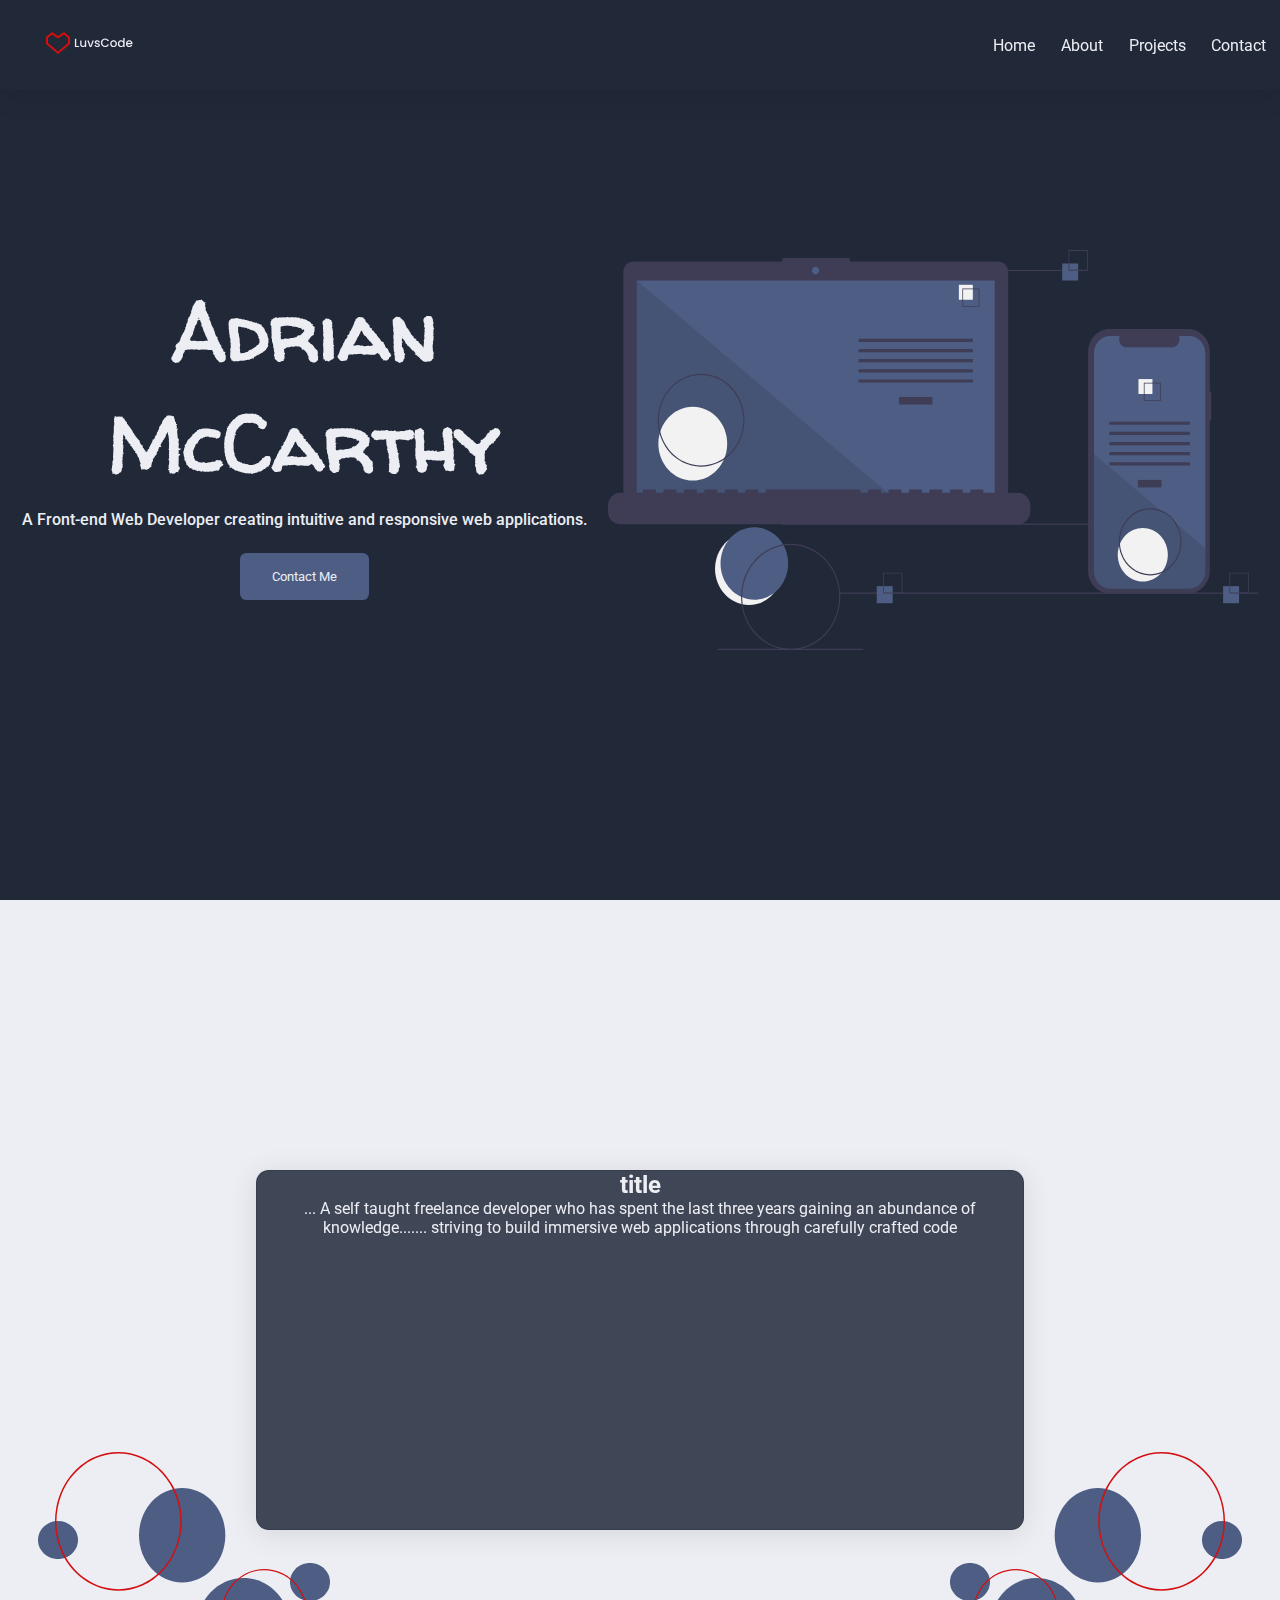
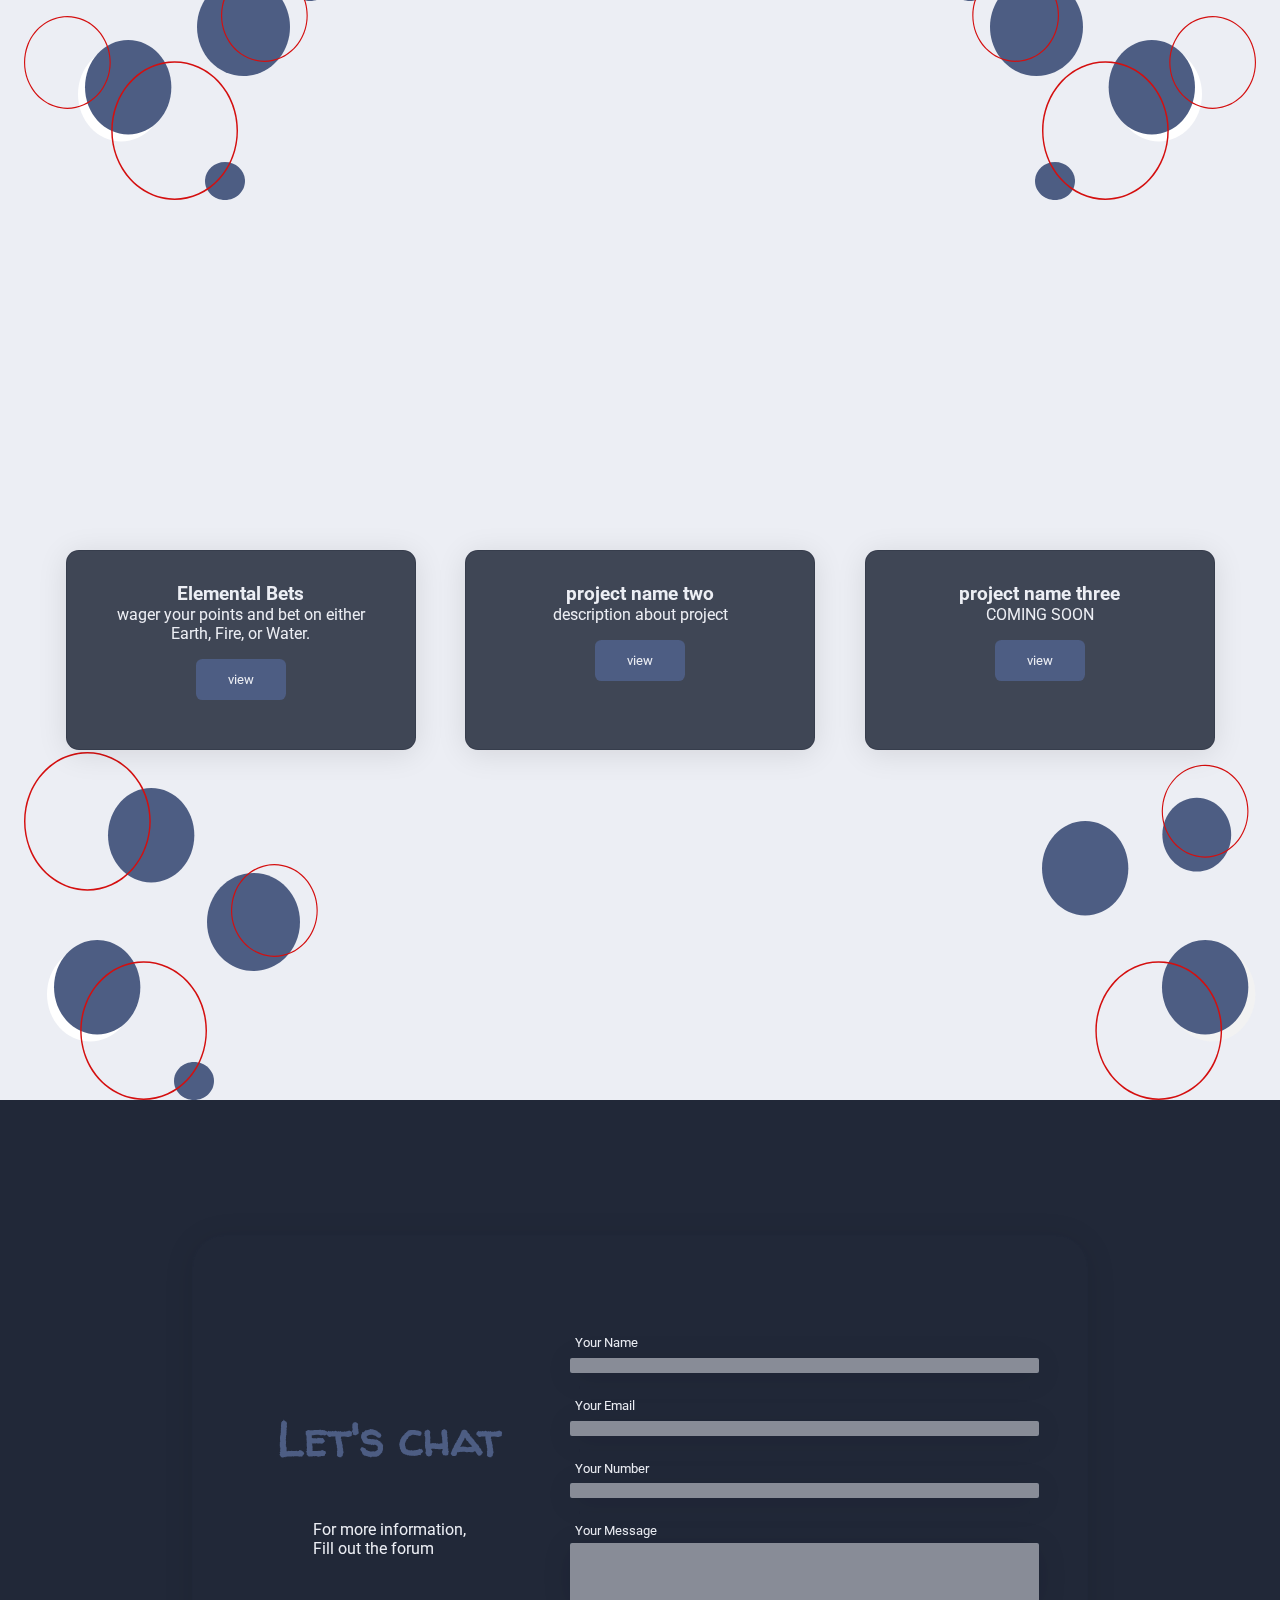
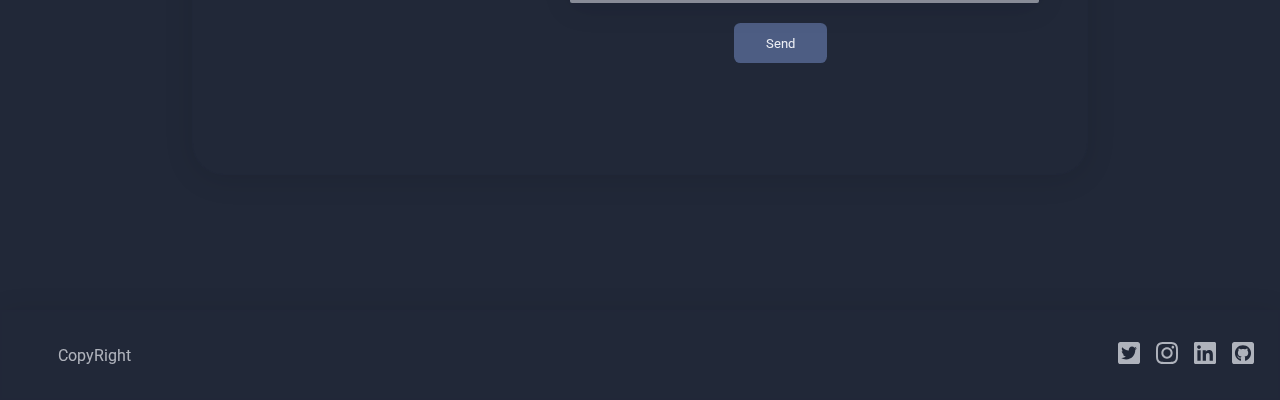
==== index.html @ bd356f8f "social links" ====
<!DOCTYPE html>
<html lang="en">
<head>
    <meta charset="UTF-8">
    <meta http-equiv="X-UA-Compatible" content="IE=edge">
    <meta name="viewport" content="width=device-width, initial-scale=1.0">
    
    <link rel="preconnect" href="https://fonts.googleapis.com">
    <link rel="preconnect" href="https://fonts.gstatic.com" crossorigin>
    <link href="https://fonts.googleapis.com/css2?family=Molle:ital@1&family=Roboto:wght@300&family=Walter+Turncoat&display=swap" rel="stylesheet">
    <link rel="stylesheet" href="./css/styles.css">
    <title>Document</title>
</head>
<body>

    <nav class="navContainer">
       <div class="navLayer"> <!-- holds container like fixed position -->
        <ul>
            <li class="navLogo"><a href="#">
             
                <svg class="logo" width="87" height="24" viewBox="0 0 87 24" fill="none" xmlns="http://www.w3.org/2000/svg">
                    <g id="luvsLogo">
                    <g id="portlogo">
                    <path id="Vector" d="M17.867 3.493L22 6.937V12.064L12 20.397L2 12.063V6.937L6.133 3.493L12 7.404L17.867 3.493ZM18 1L12 5L6 1L0 6V13L12 23L24 13V6L18 1Z" fill="#D40F0F"/>
                    </g>
                    <path id="logoTxt" d="M30.268 14.896H33.088V16H28.9V7.66H30.268V14.896ZM40.22 9.388V16H38.852V15.22C38.636 15.492 38.352 15.708 38 15.868C37.656 16.02 37.288 16.096 36.896 16.096C36.376 16.096 35.908 15.988 35.492 15.772C35.084 15.556 34.76 15.236 34.52 14.812C34.288 14.388 34.172 13.876 34.172 13.276V9.388H35.528V13.072C35.528 13.664 35.676 14.12 35.972 14.44C36.268 14.752 36.672 14.908 37.184 14.908C37.696 14.908 38.1 14.752 38.396 14.44C38.7 14.12 38.852 13.664 38.852 13.072V9.388H40.22ZM44.581 14.776L46.453 9.388H47.905L45.385 16H43.753L41.245 9.388H42.709L44.581 14.776ZM51.3391 16.108C50.8191 16.108 50.3511 16.016 49.9351 15.832C49.5271 15.64 49.2031 15.384 48.9631 15.064C48.7231 14.736 48.5951 14.372 48.5791 13.972H49.9951C50.0191 14.252 50.1511 14.488 50.3911 14.68C50.6391 14.864 50.9471 14.956 51.3151 14.956C51.6991 14.956 51.9951 14.884 52.2031 14.74C52.4191 14.588 52.5271 14.396 52.5271 14.164C52.5271 13.916 52.4071 13.732 52.1671 13.612C51.9351 13.492 51.5631 13.36 51.0511 13.216C50.5551 13.08 50.1511 12.948 49.8391 12.82C49.5271 12.692 49.2551 12.496 49.0231 12.232C48.7991 11.968 48.6871 11.62 48.6871 11.188C48.6871 10.836 48.7911 10.516 48.9991 10.228C49.2071 9.932 49.5031 9.7 49.8871 9.532C50.2791 9.364 50.7271 9.28 51.2311 9.28C51.9831 9.28 52.5871 9.472 53.0431 9.856C53.5071 10.232 53.7551 10.748 53.7871 11.404H52.4191C52.3951 11.108 52.2751 10.872 52.0591 10.696C51.8431 10.52 51.5511 10.432 51.1831 10.432C50.8231 10.432 50.5471 10.5 50.3551 10.636C50.1631 10.772 50.0671 10.952 50.0671 11.176C50.0671 11.352 50.1311 11.5 50.2591 11.62C50.3871 11.74 50.5431 11.836 50.7271 11.908C50.9111 11.972 51.1831 12.056 51.5431 12.16C52.0231 12.288 52.4151 12.42 52.7191 12.556C53.0311 12.684 53.2991 12.876 53.5231 13.132C53.7471 13.388 53.8631 13.728 53.8711 14.152C53.8711 14.528 53.7671 14.864 53.5591 15.16C53.3511 15.456 53.0551 15.688 52.6711 15.856C52.2951 16.024 51.8511 16.108 51.3391 16.108ZM54.8932 11.812C54.8932 10.996 55.0812 10.264 55.4572 9.616C55.8412 8.968 56.3572 8.464 57.0052 8.104C57.6612 7.736 58.3772 7.552 59.1532 7.552C60.0412 7.552 60.8292 7.772 61.5172 8.212C62.2132 8.644 62.7172 9.26 63.0292 10.06H61.3852C61.1692 9.62 60.8692 9.292 60.4852 9.076C60.1012 8.86 59.6572 8.752 59.1532 8.752C58.6012 8.752 58.1092 8.876 57.6772 9.124C57.2452 9.372 56.9052 9.728 56.6572 10.192C56.4172 10.656 56.2972 11.196 56.2972 11.812C56.2972 12.428 56.4172 12.968 56.6572 13.432C56.9052 13.896 57.2452 14.256 57.6772 14.512C58.1092 14.76 58.6012 14.884 59.1532 14.884C59.6572 14.884 60.1012 14.776 60.4852 14.56C60.8692 14.344 61.1692 14.016 61.3852 13.576H63.0292C62.7172 14.376 62.2132 14.992 61.5172 15.424C60.8292 15.856 60.0412 16.072 59.1532 16.072C58.3692 16.072 57.6532 15.892 57.0052 15.532C56.3572 15.164 55.8412 14.656 55.4572 14.008C55.0812 13.36 54.8932 12.628 54.8932 11.812ZM67.4985 16.108C66.8745 16.108 66.3105 15.968 65.8065 15.688C65.3025 15.4 64.9065 15 64.6185 14.488C64.3305 13.968 64.1865 13.368 64.1865 12.688C64.1865 12.016 64.3345 11.42 64.6305 10.9C64.9265 10.38 65.3305 9.98 65.8425 9.7C66.3545 9.42 66.9265 9.28 67.5585 9.28C68.1905 9.28 68.7625 9.42 69.2745 9.7C69.7865 9.98 70.1905 10.38 70.4865 10.9C70.7825 11.42 70.9305 12.016 70.9305 12.688C70.9305 13.36 70.7785 13.956 70.4745 14.476C70.1705 14.996 69.7545 15.4 69.2265 15.688C68.7065 15.968 68.1305 16.108 67.4985 16.108ZM67.4985 14.92C67.8505 14.92 68.1785 14.836 68.4825 14.668C68.7945 14.5 69.0465 14.248 69.2385 13.912C69.4305 13.576 69.5265 13.168 69.5265 12.688C69.5265 12.208 69.4345 11.804 69.2505 11.476C69.0665 11.14 68.8225 10.888 68.5185 10.72C68.2145 10.552 67.8865 10.468 67.5345 10.468C67.1825 10.468 66.8545 10.552 66.5505 10.72C66.2545 10.888 66.0185 11.14 65.8425 11.476C65.6665 11.804 65.5785 12.208 65.5785 12.688C65.5785 13.4 65.7585 13.952 66.1185 14.344C66.4865 14.728 66.9465 14.92 67.4985 14.92ZM71.8268 12.664C71.8268 12 71.9628 11.412 72.2348 10.9C72.5148 10.388 72.8908 9.992 73.3628 9.712C73.8428 9.424 74.3748 9.28 74.9588 9.28C75.3908 9.28 75.8148 9.376 76.2308 9.568C76.6548 9.752 76.9908 10 77.2388 10.312V7.12H78.6188V16H77.2388V15.004C77.0148 15.324 76.7028 15.588 76.3028 15.796C75.9108 16.004 75.4588 16.108 74.9468 16.108C74.3708 16.108 73.8428 15.964 73.3628 15.676C72.8908 15.38 72.5148 14.972 72.2348 14.452C71.9628 13.924 71.8268 13.328 71.8268 12.664ZM77.2388 12.688C77.2388 12.232 77.1428 11.836 76.9508 11.5C76.7668 11.164 76.5228 10.908 76.2188 10.732C75.9148 10.556 75.5868 10.468 75.2348 10.468C74.8828 10.468 74.5548 10.556 74.2508 10.732C73.9468 10.9 73.6988 11.152 73.5068 11.488C73.3228 11.816 73.2308 12.208 73.2308 12.664C73.2308 13.12 73.3228 13.52 73.5068 13.864C73.6988 14.208 73.9468 14.472 74.2508 14.656C74.5628 14.832 74.8908 14.92 75.2348 14.92C75.5868 14.92 75.9148 14.832 76.2188 14.656C76.5228 14.48 76.7668 14.224 76.9508 13.888C77.1428 13.544 77.2388 13.144 77.2388 12.688ZM86.4756 12.532C86.4756 12.78 86.4596 13.004 86.4276 13.204H81.3756C81.4156 13.732 81.6116 14.156 81.9636 14.476C82.3156 14.796 82.7476 14.956 83.2596 14.956C83.9956 14.956 84.5156 14.648 84.8196 14.032H86.2956C86.0956 14.64 85.7316 15.14 85.2036 15.532C84.6836 15.916 84.0356 16.108 83.2596 16.108C82.6276 16.108 82.0596 15.968 81.5556 15.688C81.0596 15.4 80.6676 15 80.3796 14.488C80.0996 13.968 79.9596 13.368 79.9596 12.688C79.9596 12.008 80.0956 11.412 80.3676 10.9C80.6476 10.38 81.0356 9.98 81.5316 9.7C82.0356 9.42 82.6116 9.28 83.2596 9.28C83.8836 9.28 84.4396 9.416 84.9276 9.688C85.4156 9.96 85.7956 10.344 86.0676 10.84C86.3396 11.328 86.4756 11.892 86.4756 12.532ZM85.0476 12.1C85.0396 11.596 84.8596 11.192 84.5076 10.888C84.1556 10.584 83.7196 10.432 83.1996 10.432C82.7276 10.432 82.3236 10.584 81.9876 10.888C81.6516 11.184 81.4516 11.588 81.3876 12.1H85.0476Z" fill="#ECEEF4"/>
                    </g>
                </svg>
                
            </a></li>
            
            <li><a href="#toggleLink" class="navToggle" id="toggleLink">

                <svg width="22" height="13" viewBox="0 0 22 13" fill="none" xmlns="http://www.w3.org/2000/svg">
                    <g class="navBars">
                    <line class="bar3" x1="1.5" y1="6.5" x2="20.5" y2="6.5" stroke="#ECEEF4" stroke-width="3" stroke-linecap="round"/>
                    <line class="bar2" x1="1.5" y1="1.5" x2="20.5" y2="1.5" stroke="#ECEEF4" stroke-width="3" stroke-linecap="round"/>
                    <line class="bar1" x1="1.5" y1="11.5" x2="20.5" y2="11.5" stroke="#ECEEF4" stroke-width="3" stroke-linecap="round"/>
                    </g>
                </svg>

            </a></li>

            <li class="navLinks"><a href="#landingLink">Home</a></li>
            <li class="navLinks"><a href="#aboutLink">About</a></li>
            <li class="navLinks"><a href="#projectLink">Projects</a></li>
            <li class="navLinks"><a href="#contactLink">Contact</a></li>
        </ul>
       </div>
    </nav>

    <main class="landing" id="landingLink">

        <div class="mainTxt">
            <h1>Adrian <br> McCarthy</h1>
            <p>A Front-end Web Developer creating intuitive and responsive web applications.</p>
            
            <button class="mainBtn">
                Contact Me
            </button>
        </div>

        <div class="mainSvg">

            <svg class="cpuPhone" width="650" height="400" viewBox="0 0 650 400" fill="none" xmlns="http://www.w3.org/2000/svg">
                <g id="cpuPhone" clip-path="url(#clip0_18_190)">
                <g id="cpu">
                <path id="Vector" d="M390.166 11.3986H241.715V8.12158H174.402V11.3986H25.34C24.0213 11.3986 22.7156 11.6767 21.4973 12.2172C20.279 12.7577 19.172 13.5499 18.2396 14.5485C17.3071 15.5472 16.5675 16.7328 16.0628 18.0376C15.5582 19.3424 15.2985 20.7409 15.2985 22.1532V239.864C15.2985 242.716 16.3564 245.451 18.2396 247.468C20.1227 249.485 22.6768 250.618 25.34 250.618H390.166C392.829 250.618 395.383 249.485 397.266 247.468C399.149 245.451 400.207 242.716 400.207 239.864V22.1532C400.207 20.7409 399.947 19.3424 399.443 18.0376C398.938 16.7328 398.198 15.5472 397.266 14.5485C396.334 13.5499 395.227 12.7577 394.008 12.2172C392.79 11.6767 391.484 11.3986 390.166 11.3986V11.3986Z" fill="#3F3D56"/>
                <path id="Vector_2" d="M386.745 30.405H28.7611V246.686H386.745V30.405Z" fill="#4D5D83"/>
                <path id="Vector_3" d="M207.447 24.5066C209.475 24.5066 211.118 22.746 211.118 20.5742C211.118 18.4024 209.475 16.6418 207.447 16.6418C205.419 16.6418 203.775 18.4024 203.775 20.5742C203.775 22.746 205.419 24.5066 207.447 24.5066Z" fill="#4D5D83"/>
                <path id="Vector_4" opacity="0.1" d="M284.367 246.686H28.7612V30.4053L284.367 246.686Z" fill="black"/>
                <path id="Vector_5" d="M410.259 242.754H375.322V240.058C375.322 239.988 375.309 239.918 375.284 239.853C375.259 239.788 375.222 239.729 375.176 239.68C375.129 239.63 375.074 239.591 375.014 239.564C374.953 239.537 374.888 239.523 374.823 239.523H362.844C362.779 239.523 362.714 239.537 362.653 239.564C362.593 239.591 362.538 239.63 362.491 239.68C362.445 239.729 362.408 239.788 362.383 239.853C362.358 239.918 362.345 239.988 362.345 240.058V242.754H354.859V240.058C354.859 239.988 354.846 239.918 354.821 239.853C354.796 239.788 354.759 239.729 354.713 239.68C354.666 239.63 354.611 239.591 354.551 239.564C354.49 239.537 354.425 239.523 354.36 239.523H342.381C342.316 239.523 342.251 239.537 342.19 239.564C342.13 239.591 342.075 239.63 342.028 239.68C341.982 239.729 341.945 239.788 341.92 239.853C341.895 239.918 341.882 239.988 341.882 240.058V242.754H334.396V240.058C334.396 239.988 334.383 239.918 334.358 239.853C334.333 239.788 334.296 239.729 334.25 239.68C334.203 239.63 334.148 239.591 334.088 239.564C334.027 239.537 333.962 239.523 333.897 239.523H321.918C321.853 239.523 321.788 239.537 321.727 239.564C321.667 239.591 321.612 239.63 321.565 239.68C321.519 239.729 321.482 239.788 321.457 239.853C321.432 239.918 321.419 239.988 321.419 240.058V242.754H313.933V240.058C313.933 239.988 313.92 239.918 313.895 239.853C313.87 239.788 313.833 239.729 313.786 239.68C313.74 239.63 313.685 239.591 313.625 239.564C313.564 239.537 313.499 239.523 313.434 239.523H301.455C301.39 239.523 301.325 239.537 301.264 239.564C301.204 239.591 301.149 239.63 301.102 239.68C301.056 239.729 301.019 239.788 300.994 239.853C300.969 239.918 300.956 239.988 300.956 240.058V242.754H293.47V240.058C293.47 239.988 293.457 239.918 293.432 239.853C293.407 239.788 293.37 239.729 293.323 239.68C293.277 239.63 293.222 239.591 293.162 239.564C293.101 239.537 293.036 239.523 292.971 239.523H280.992C280.927 239.523 280.862 239.537 280.801 239.564C280.741 239.591 280.686 239.63 280.639 239.68C280.593 239.729 280.556 239.788 280.531 239.853C280.506 239.918 280.493 239.988 280.493 240.058V242.754H273.007V240.058C273.007 239.988 272.994 239.918 272.969 239.853C272.944 239.788 272.907 239.729 272.86 239.68C272.814 239.63 272.759 239.591 272.699 239.564C272.638 239.537 272.573 239.523 272.508 239.523H260.529C260.464 239.523 260.399 239.537 260.338 239.564C260.278 239.591 260.223 239.63 260.176 239.68C260.13 239.729 260.093 239.788 260.068 239.853C260.043 239.918 260.03 239.988 260.03 240.058V242.754H252.544V240.058C252.544 239.988 252.531 239.918 252.506 239.853C252.481 239.788 252.444 239.729 252.397 239.68C252.351 239.63 252.296 239.591 252.235 239.564C252.175 239.537 252.11 239.523 252.044 239.523H158.214C158.149 239.523 158.084 239.537 158.023 239.564C157.963 239.591 157.907 239.63 157.861 239.68C157.815 239.729 157.778 239.788 157.753 239.853C157.728 239.918 157.715 239.988 157.715 240.058V242.754H150.229V240.058C150.229 239.988 150.216 239.918 150.191 239.853C150.165 239.788 150.129 239.729 150.082 239.68C150.036 239.63 149.981 239.591 149.92 239.564C149.86 239.537 149.795 239.523 149.729 239.523H137.751C137.686 239.523 137.621 239.537 137.56 239.564C137.499 239.591 137.444 239.63 137.398 239.68C137.352 239.729 137.315 239.788 137.29 239.853C137.265 239.918 137.252 239.988 137.252 240.058V242.754H129.765V240.058C129.765 239.988 129.753 239.918 129.727 239.853C129.702 239.788 129.666 239.729 129.619 239.68C129.573 239.63 129.518 239.591 129.457 239.564C129.397 239.537 129.332 239.523 129.266 239.523H117.288C117.222 239.523 117.158 239.537 117.097 239.564C117.036 239.591 116.981 239.63 116.935 239.68C116.889 239.729 116.852 239.788 116.827 239.853C116.802 239.918 116.789 239.988 116.789 240.058V242.754H109.302V240.058C109.302 239.988 109.29 239.918 109.264 239.853C109.239 239.788 109.203 239.729 109.156 239.68C109.11 239.63 109.055 239.591 108.994 239.564C108.934 239.537 108.869 239.523 108.803 239.523H96.825C96.7595 239.523 96.6946 239.537 96.634 239.564C96.5735 239.591 96.5184 239.63 96.4721 239.68C96.4257 239.729 96.389 239.788 96.3639 239.853C96.3388 239.918 96.3259 239.988 96.3259 240.058V242.754H88.8395V240.058C88.8395 239.988 88.8266 239.918 88.8015 239.853C88.7764 239.788 88.7396 239.729 88.6933 239.68C88.6469 239.63 88.5919 239.591 88.5314 239.564C88.4708 239.537 88.4059 239.523 88.3404 239.523H76.362C76.2965 239.523 76.2315 239.537 76.171 239.564C76.1104 239.591 76.0554 239.63 76.0091 239.68C75.9627 239.729 75.926 239.788 75.9009 239.853C75.8758 239.918 75.8629 239.988 75.8629 240.058V242.754H68.3764V240.058C68.3764 239.988 68.3635 239.918 68.3384 239.853C68.3134 239.788 68.2766 239.729 68.2303 239.68C68.1839 239.63 68.1289 239.591 68.0683 239.564C68.0078 239.537 67.9429 239.523 67.8773 239.523H55.899C55.8334 239.523 55.7685 239.537 55.708 239.564C55.6474 239.591 55.5924 239.63 55.5461 239.68C55.4997 239.729 55.4629 239.788 55.4379 239.853C55.4128 239.918 55.3999 239.988 55.3999 240.058V242.754H47.9134V240.058C47.9134 239.988 47.9005 239.918 47.8754 239.853C47.8503 239.788 47.8136 239.729 47.7672 239.68C47.7209 239.63 47.6659 239.591 47.6053 239.564C47.5448 239.537 47.4799 239.523 47.4143 239.523H35.436C35.3704 239.523 35.3055 239.537 35.245 239.564C35.1844 239.591 35.1294 239.63 35.083 239.68C35.0367 239.729 34.9999 239.788 34.9748 239.853C34.9498 239.918 34.9369 239.988 34.9369 240.058V242.754H11.9784C8.8015 242.754 5.75476 244.105 3.50838 246.511C1.26201 248.917 3.02659e-06 252.18 0 255.583V261.384C9.07978e-06 264.786 1.26201 268.049 3.50839 270.455C5.75477 272.861 8.8015 274.213 11.9784 274.213H410.259C413.435 274.213 416.482 272.861 418.729 270.455C420.975 268.049 422.237 264.786 422.237 261.384V255.583C422.237 252.18 420.975 248.917 418.729 246.511C416.482 244.105 413.435 242.754 410.259 242.754Z" fill="#3F3D56"/>
                </g>
                <g id="cpuTxt">
                <path id="Vector_6" d="M324.414 147.047H290.974V154.531H324.414V147.047Z" fill="#3F3D56"/>
                <path id="Vector_7" d="M364.841 88.782H250.547V91.9893H364.841V88.782Z" fill="#3F3D56"/>
                <path id="Vector_8" d="M364.841 98.9382H250.547V102.145H364.841V98.9382Z" fill="#3F3D56"/>
                <path id="Vector_9" d="M364.841 109.095H250.547V112.302H364.841V109.095Z" fill="#3F3D56"/>
                <path id="Vector_10" d="M364.841 119.251H250.547V122.458H364.841V119.251Z" fill="#3F3D56"/>
                <path id="Vector_11" d="M364.841 129.407H250.547V132.614H364.841V129.407Z" fill="#3F3D56"/>
                </g>
                <g id="bgLines">
                <path id="Vector_12" d="M591.8 273.5H173.557V274.722H591.8V273.5Z" fill="#3F3D56"/>
                <path id="Vector_13" d="M479.964 19.8875H334.464V21.1097H479.964V19.8875Z" fill="#3F3D56"/>
                <path id="Vector_14" d="M650 342.555H231.757V343.777H650V342.555Z" fill="#3F3D56"/>
                <path id="Vector_15" d="M255.437 398.778H109.937V400H255.437V398.778Z" fill="#3F3D56"/>
                </g>
                <g id="phoneCase">
                <path id="Vector_16" d="M603.212 141.753H601.855V101.932C601.855 98.905 601.298 95.908 600.217 93.1118C599.135 90.3155 597.55 87.7748 595.552 85.6347C593.554 83.4945 591.181 81.7969 588.57 80.6386C585.96 79.4804 583.161 78.8843 580.335 78.8843H501.564C498.738 78.8843 495.939 79.4804 493.328 80.6386C490.718 81.7969 488.345 83.4945 486.347 85.6347C484.349 87.7748 482.764 90.3155 481.682 93.1118C480.601 95.908 480.044 98.905 480.044 101.932V320.393C480.044 323.42 480.601 326.417 481.682 329.213C482.764 332.009 484.349 334.55 486.347 336.69C488.345 338.83 490.718 340.528 493.328 341.686C495.939 342.845 498.738 343.441 501.564 343.441H580.336C583.161 343.441 585.96 342.845 588.57 341.686C591.181 340.528 593.554 338.83 595.552 336.69C597.55 334.55 599.135 332.009 600.217 329.213C601.298 326.417 601.855 323.42 601.855 320.393V170.098H603.212V141.753Z" fill="#3F3D56"/>
                <path id="Vector_17" d="M597.272 103.286V321.429C597.273 325.994 595.58 330.373 592.567 333.601C589.554 336.829 585.466 338.644 581.204 338.644H502.052C497.79 338.644 493.702 336.829 490.689 333.601C487.676 330.373 485.983 325.994 485.984 321.429V103.286C485.985 98.7224 487.678 94.3455 490.691 91.1183C493.704 87.8911 497.791 86.0779 502.052 86.0774H511.655C511.182 87.3189 511.002 88.6659 511.13 89.9996C511.258 91.3334 511.69 92.613 512.389 93.7257C513.087 94.8383 514.03 95.75 515.135 96.3803C516.24 97.0106 517.473 97.3403 518.725 97.3402H563.853C565.104 97.3403 566.337 97.0107 567.442 96.3803C568.547 95.75 569.49 94.8384 570.189 93.7257C570.887 92.613 571.319 91.3334 571.447 89.9996C571.575 88.6659 571.395 87.3189 570.922 86.0774H581.204C585.466 86.0779 589.552 87.8911 592.565 91.1183C595.579 94.3455 597.272 98.7224 597.272 103.286V103.286Z" fill="#4D5D83"/>
                <path id="Vector_18" opacity="0.1" d="M597.272 298.133V321.429C597.273 325.994 595.58 330.372 592.567 333.601C589.554 336.829 585.466 338.643 581.204 338.644H502.052C497.79 338.643 493.702 336.829 490.689 333.601C487.676 330.372 485.983 325.994 485.984 321.429V203.967L552.669 260.391L553.81 261.357L566.215 271.849L567.373 272.833L597.272 298.133Z" fill="black"/>
                </g>
                <g id="phoneTxt">
                <path id="Vector_19" d="M553.418 229.912H529.839V237.395H553.418V229.912Z" fill="#3F3D56"/>
                <path id="Vector_20" d="M581.923 171.646H501.333V174.854H581.923V171.646Z" fill="#3F3D56"/>
                <path id="Vector_21" d="M581.923 181.803H501.333V185.01H581.923V181.803Z" fill="#3F3D56"/>
                <path id="Vector_22" d="M581.923 191.959H501.333V195.166H581.923V191.959Z" fill="#3F3D56"/>
                <path id="Vector_23" d="M581.923 202.115H501.333V205.322H581.923V202.115Z" fill="#3F3D56"/>
                <path id="Vector_24" d="M581.923 212.271H501.333V215.479H581.923V212.271Z" fill="#3F3D56"/>
                </g>
                <g id="bgSqrs">
                <path class="cpuSqr" d="M364.841 34.793H350.866V49.7602H364.841V34.793Z" fill="#F2F2F2"/>
                <path id="Vector_25" d="M284.725 336.112H268.748V353.223H284.725V336.112Z" fill="#4D5D83"/>
                <path id="Vector_26" d="M294.425 343.446H275.025V322.668H294.425V343.446ZM275.868 342.542H293.581V323.571H275.868V342.542Z" fill="#3F3D56"/>
                <path id="Vector_27" d="M470.167 13.4446H454.19V30.5557H470.167V13.4446Z" fill="#4D5D83"/>
                <path id="Vector_28" d="M479.867 20.7778H460.466V0H479.867V20.7778ZM461.31 19.8745H479.023V0.903387H461.31V19.8745Z" fill="#3F3D56"/>
                <path id="Vector_29" d="M631.073 336.112H615.096V353.223H631.073V336.112Z" fill="#4D5D83"/>
                <path id="Vector_30" d="M640.773 343.446H621.373V322.668H640.773V343.446ZM622.216 342.542H639.93V323.571H622.216V342.542Z" fill="#3F3D56"/>
                <path class="phnSqr" d="M544.443 129.054H530.469V144.021H544.443V129.054Z" fill="#F2F2F2"/>
                <path id="Vector_31" d="M371.329 56.7092H354.36V38.5347H371.329V56.7092ZM355.097 55.919H370.591V39.3249H355.097V55.919Z" fill="#3F3D56"/>
                <path id="Vector_32" d="M535.818 132.797V150.971H552.788V132.797H535.818ZM552.052 150.183H536.554V133.585H552.052V150.183Z" fill="#3F3D56"/>
                </g>
                <g class="bgCircles">
                <path class="hoverCircle" id="Vector_33" d="M140.837 355.062C159.506 355.062 174.641 338.853 174.641 318.857C174.641 298.862 159.506 282.653 140.837 282.653C122.168 282.653 107.033 298.862 107.033 318.857C107.033 338.853 122.168 355.062 140.837 355.062Z" fill="#F2F2F2"/>
                <path id="Vector_34" d="M146.334 349.764C165.003 349.764 180.137 333.554 180.137 313.559C180.137 293.564 165.003 277.355 146.334 277.355C127.664 277.355 112.53 293.564 112.53 313.559C112.53 333.554 127.664 349.764 146.334 349.764Z" fill="#4D5D83"/>
                <path class="hoverCircle" id="Vector_35" d="M84.7747 230.502C103.779 230.502 119.185 214.002 119.185 193.647C119.185 173.293 103.779 156.793 84.7747 156.793C65.7704 156.793 50.3643 173.293 50.3643 193.647C50.3643 214.002 65.7704 230.502 84.7747 230.502Z" fill="#F2F2F2"/>
                <path id="Vector_36" d="M93.104 216.666C84.5273 216.666 76.1431 213.942 69.0118 208.839C61.8805 203.735 56.3223 196.482 53.0401 187.995C49.7579 179.508 48.8992 170.17 50.5724 161.161C52.2456 152.151 56.3757 143.876 62.4404 137.38C68.5051 130.885 76.232 126.461 84.644 124.669C93.0559 122.877 101.775 123.797 109.699 127.312C117.623 130.828 124.396 136.78 129.161 144.418C133.926 152.056 136.469 161.036 136.469 170.221C136.456 182.535 131.883 194.34 123.753 203.047C115.624 211.754 104.601 216.652 93.104 216.666ZM93.104 124.999C84.753 124.999 76.5895 127.651 69.6458 132.62C62.7022 137.59 57.2902 144.652 54.0944 152.916C50.8986 161.179 50.0624 170.272 51.6917 179.044C53.3209 187.816 57.3423 195.874 63.2474 202.199C69.1525 208.523 76.676 212.83 84.8666 214.575C93.0572 216.32 101.547 215.424 109.262 212.001C116.978 208.579 123.572 202.782 128.212 195.346C132.851 187.909 135.328 179.166 135.328 170.221C135.315 158.232 130.862 146.737 122.947 138.259C115.031 129.782 104.299 125.013 93.104 124.999V124.999Z" fill="#3F3D56"/>
                <path class="hoverCircle" id="Vector_37" d="M534.781 331.575C548.605 331.575 559.812 319.572 559.812 304.766C559.812 289.961 548.605 277.958 534.781 277.958C520.957 277.958 509.75 289.961 509.75 304.766C509.75 319.572 520.957 331.575 534.781 331.575Z" fill="#F2F2F2"/>
                <path id="Vector_38" d="M182.687 400C172.869 400 163.271 396.882 155.107 391.04C146.944 385.198 140.581 376.894 136.824 367.179C133.067 357.464 132.084 346.774 133.999 336.461C135.915 326.147 140.643 316.674 147.585 309.239C154.527 301.803 163.373 296.739 173.002 294.688C182.632 292.636 192.613 293.689 201.684 297.713C210.754 301.737 218.507 308.552 223.962 317.295C229.417 326.038 232.328 336.318 232.328 346.833C232.313 360.929 227.078 374.443 217.772 384.41C208.466 394.377 195.848 399.984 182.687 400ZM182.687 294.889C173.094 294.889 163.717 297.935 155.741 303.643C147.766 309.35 141.549 317.463 137.878 326.955C134.208 336.446 133.247 346.891 135.118 356.967C136.99 367.043 141.609 376.299 148.392 383.563C155.175 390.828 163.817 395.775 173.225 397.78C182.633 399.784 192.385 398.755 201.247 394.824C210.109 390.892 217.684 384.234 223.013 375.692C228.342 367.15 231.187 357.107 231.187 346.833C231.172 333.061 226.058 319.858 216.965 310.12C207.873 300.382 195.545 294.904 182.687 294.889V294.889Z" fill="#3F3D56"/>
                <path id="Vector_39" d="M542.159 325.444C535.952 325.444 529.884 323.473 524.724 319.78C519.563 316.086 515.54 310.837 513.165 304.695C510.79 298.554 510.168 291.796 511.379 285.276C512.59 278.756 515.579 272.767 519.968 268.066C524.357 263.366 529.949 260.164 536.036 258.868C542.124 257.571 548.434 258.236 554.168 260.78C559.903 263.324 564.804 267.632 568.252 273.16C571.701 278.687 573.541 285.185 573.541 291.833C573.532 300.744 570.222 309.287 564.339 315.589C558.456 321.89 550.479 325.434 542.159 325.444V325.444ZM542.159 259.444C536.178 259.444 530.331 261.344 525.358 264.902C520.384 268.461 516.508 273.52 514.219 279.438C511.93 285.356 511.332 291.869 512.498 298.152C513.665 304.435 516.546 310.206 520.775 314.735C525.004 319.265 530.393 322.35 536.259 323.6C542.125 324.849 548.206 324.208 553.732 321.756C559.257 319.305 563.98 315.154 567.303 309.827C570.626 304.501 572.4 298.239 572.4 291.833C572.391 283.246 569.202 275.013 563.533 268.941C557.863 262.869 550.176 259.454 542.159 259.444Z" fill="#3F3D56"/>
                </g>
                </g>
                <defs>
                <clipPath id="clip0_18_190">
                <rect width="650" height="400" fill="white"/>
                </clipPath>
                </defs>
                </svg>

        </div>

    </main>

    <section class="about" id="aboutLink">

        <div class="aboutTxt">
            <h2>title </h2>
            <p>... A self taught freelance developer who has spent the last three years gaining an abundance of knowledge.......  striving to build immersive web applications through carefully crafted code</p>
        </div>

        <div class="svgContainer">
            <svg class="bgCircles5" width="306" height="348" viewBox="0 0 306 348" fill="none" xmlns="http://www.w3.org/2000/svg">
                <g>
                <path id="Vector" d="M97.1669 289.375C121.007 289.375 140.334 268.229 140.334 242.144C140.334 216.058 121.007 194.912 97.1669 194.912C73.3265 194.912 54 216.058 54 242.144C54 268.229 73.3265 289.375 97.1669 289.375Z" fill="white"/>
                <path id="Vector_2" d="M104.186 282.463C128.026 282.463 147.353 261.317 147.353 235.231C147.353 209.146 128.026 188 104.186 188C80.3454 188 61.0189 209.146 61.0189 235.231C61.0189 261.317 80.3454 282.463 104.186 282.463Z" fill="#4D5D83"/>
                <path id="Vector_3" d="M158.167 130.463C182.007 130.463 201.334 109.317 201.334 83.2314C201.334 57.1462 182.007 36 158.167 36C134.326 36 115 57.1462 115 83.2314C115 109.317 134.326 130.463 158.167 130.463Z" fill="#4D5D83"/>
                <path id="Vector_4" d="M201 348C212.046 348 221 339.493 221 329C221 318.507 212.046 310 201 310C189.954 310 181 318.507 181 329C181 339.493 189.954 348 201 348Z" fill="#4D5D83"/>
                <path id="Vector_5" d="M286 149C297.046 149 306 140.493 306 130C306 119.507 297.046 111 286 111C274.954 111 266 119.507 266 130C266 140.493 274.954 149 286 149Z" fill="#4D5D83"/>
                <path id="Vector_6" d="M34 107C45.0457 107 54 98.4934 54 88C54 77.5066 45.0457 69 34 69C22.9543 69 14 77.5066 14 88C14 98.4934 22.9543 107 34 107Z" fill="#4D5D83"/>
                <path id="Vector_7" d="M150.609 348C138.071 348 125.815 343.932 115.39 336.311C104.966 328.689 96.8405 317.857 92.0425 305.183C87.2446 292.509 85.9892 278.563 88.4352 265.108C90.8812 251.654 96.9186 239.295 105.784 229.595C114.649 219.895 125.945 213.289 138.242 210.612C150.538 207.936 163.284 209.31 174.867 214.559C186.451 219.809 196.351 228.699 203.317 240.105C210.282 251.512 214 264.922 214 278.64C213.981 297.029 207.296 314.659 195.412 327.662C183.528 340.665 167.415 347.979 150.609 348ZM150.609 210.874C138.359 210.874 126.385 214.848 116.2 222.295C106.015 229.741 98.0765 240.324 93.3889 252.707C88.7012 265.09 87.4747 278.715 89.8645 291.86C92.2542 305.006 98.1528 317.08 106.814 326.557C115.476 336.035 126.512 342.489 138.526 345.103C150.54 347.718 162.993 346.376 174.31 341.247C185.627 336.118 195.3 327.432 202.105 316.288C208.91 305.144 212.543 292.043 212.543 278.64C212.524 260.673 205.993 243.449 194.382 230.745C182.771 218.04 167.029 210.894 150.609 210.874V210.874Z" fill="#D40F0F"/>
                <path id="Vector_8" d="M94.3915 138.72C81.8538 138.72 69.5977 134.653 59.1731 127.031C48.7484 119.41 40.6234 108.577 35.8254 95.9032C31.0275 83.2293 29.7721 69.2833 32.2181 55.8287C34.664 42.3742 40.7015 30.0154 49.5669 20.3152C58.4324 10.615 69.7277 4.00905 82.0244 1.33277C94.3211 -1.34351 107.067 0.0300559 118.65 5.27977C130.234 10.5295 140.134 19.4196 147.1 30.8258C154.065 42.232 157.783 55.6421 157.783 69.3602C157.764 87.7493 151.079 105.379 139.195 118.382C127.311 131.385 111.198 138.7 94.3915 138.72ZM94.3915 1.59451C82.142 1.59451 70.1677 5.56889 59.9827 13.0151C49.7977 20.4613 41.8594 31.0449 37.1718 43.4274C32.4841 55.81 31.2576 69.4354 33.6474 82.5807C36.0371 95.726 41.9357 107.801 50.5974 117.278C59.259 126.755 70.2947 133.209 82.3087 135.824C94.3228 138.439 106.776 137.097 118.093 131.968C129.41 126.839 139.082 118.153 145.888 107.009C152.693 95.8649 156.326 82.763 156.326 69.3602C156.307 51.3939 149.776 34.1692 138.165 21.4651C126.554 8.76094 110.812 1.61483 94.3915 1.59451V1.59451Z" fill="#D40F0F"/>
                <path id="Vector_9" d="M219.5 224C245.181 224 266 202.062 266 175C266 147.938 245.181 126 219.5 126C193.819 126 173 147.938 173 175C173 202.062 193.819 224 219.5 224Z" fill="#4D5D83"/>
                <path id="Vector_10" d="M240.365 209.889C231.788 209.889 223.404 207.165 216.273 202.062C209.141 196.958 203.583 189.705 200.301 181.218C197.019 172.732 196.16 163.393 197.833 154.384C199.507 145.374 203.637 137.099 209.701 130.603C215.766 124.108 223.493 119.685 231.905 117.892C240.317 116.1 249.036 117.02 256.96 120.535C264.884 124.051 271.656 130.004 276.421 137.641C281.186 145.279 283.73 154.259 283.73 163.445C283.717 175.758 279.144 187.563 271.014 196.271C262.884 204.978 251.862 209.875 240.365 209.889ZM240.365 118.222C232.014 118.222 223.85 120.874 216.907 125.844C209.963 130.813 204.551 137.875 201.355 146.139C198.159 154.402 197.323 163.495 198.953 172.267C200.582 181.039 204.603 189.097 210.508 195.422C216.413 201.746 223.937 206.053 232.127 207.798C240.318 209.543 248.808 208.647 256.523 205.225C264.239 201.802 270.833 196.006 275.473 188.569C280.112 181.132 282.589 172.389 282.589 163.445C282.576 151.455 278.123 139.96 270.208 131.483C262.292 123.005 251.559 118.236 240.365 118.222V118.222Z" fill="#D40F0F"/>
                <path id="Vector_11" d="M43.3649 256.889C34.7881 256.889 26.404 254.165 19.2727 249.062C12.1413 243.958 6.58316 236.705 3.30097 228.218C0.0187892 219.732 -0.83998 210.393 0.833263 201.384C2.50651 192.374 6.63661 184.099 12.7013 177.603C18.766 171.108 26.4929 166.685 34.9048 164.892C43.3168 163.1 52.036 164.02 59.9599 167.535C67.8838 171.051 74.6565 177.004 79.4215 184.641C84.1865 192.279 86.7298 201.259 86.7298 210.445C86.7168 222.758 82.1438 234.563 74.0141 243.271C65.8845 251.978 54.862 256.875 43.3649 256.889ZM43.3649 165.222C35.0138 165.222 26.8503 167.874 19.9067 172.844C12.963 177.813 7.5511 184.875 4.35529 193.139C1.15947 201.402 0.323306 210.495 1.95252 219.267C3.58173 228.039 7.60314 236.097 13.5082 242.422C19.4133 248.746 26.9369 253.053 35.1275 254.798C43.3181 256.543 51.8078 255.647 59.5232 252.225C67.2386 248.802 73.833 243.006 78.4726 235.569C83.1122 228.132 85.5886 219.389 85.5886 210.445C85.5759 198.455 81.1233 186.96 73.2076 178.483C65.2918 170.005 54.5594 165.236 43.3649 165.222V165.222Z" fill="#D40F0F"/>
                </g>
                </svg>
                
            <svg class="bgCircles6" width="306" height="348" viewBox="0 0 306 348" fill="none" xmlns="http://www.w3.org/2000/svg">
                <g>
                <path id="Vector" d="M208.833 289.375C184.993 289.375 165.666 268.229 165.666 242.144C165.666 216.058 184.993 194.912 208.833 194.912C232.674 194.912 252 216.058 252 242.144C252 268.229 232.674 289.375 208.833 289.375Z" fill="white"/>
                <path id="Vector_2" d="M201.814 282.463C177.974 282.463 158.647 261.317 158.647 235.231C158.647 209.146 177.974 188 201.814 188C225.655 188 244.981 209.146 244.981 235.231C244.981 261.317 225.655 282.463 201.814 282.463Z" fill="#4D5D83"/>
                <path id="Vector_3" d="M147.833 130.463C123.993 130.463 104.666 109.317 104.666 83.2314C104.666 57.1462 123.993 36 147.833 36C171.674 36 191 57.1462 191 83.2314C191 109.317 171.674 130.463 147.833 130.463Z" fill="#4D5D83"/>
                <path id="Vector_4" d="M105 348C93.9543 348 85 339.493 85 329C85 318.507 93.9543 310 105 310C116.046 310 125 318.507 125 329C125 339.493 116.046 348 105 348Z" fill="#4D5D83"/>
                <path id="Vector_5" d="M20 149C8.9543 149 0 140.493 0 130C0 119.507 8.9543 111 20 111C31.0457 111 40 119.507 40 130C40 140.493 31.0457 149 20 149Z" fill="#4D5D83"/>
                <path id="Vector_6" d="M272 107C260.954 107 252 98.4934 252 88C252 77.5066 260.954 69 272 69C283.046 69 292 77.5066 292 88C292 98.4934 283.046 107 272 107Z" fill="#4D5D83"/>
                <path id="Vector_7" d="M155.391 348C167.929 348 180.185 343.932 190.61 336.311C201.034 328.689 209.159 317.857 213.957 305.183C218.755 292.509 220.011 278.563 217.565 265.108C215.119 251.654 209.081 239.295 200.216 229.595C191.35 219.895 180.055 213.289 167.758 210.612C155.462 207.936 142.716 209.31 131.133 214.559C119.549 219.809 109.649 228.699 102.683 240.105C95.7178 251.512 91.9999 264.922 91.9999 278.64C92.019 297.029 98.7038 314.659 110.588 327.662C122.472 340.665 138.585 347.979 155.391 348ZM155.391 210.874C167.641 210.874 179.615 214.848 189.8 222.295C199.985 229.741 207.923 240.324 212.611 252.707C217.299 265.09 218.525 278.715 216.135 291.86C213.746 305.006 207.847 317.08 199.185 326.557C190.524 336.035 179.488 342.489 167.474 345.103C155.46 347.718 143.007 346.376 131.69 341.247C120.373 336.118 110.7 327.432 103.895 316.288C97.0896 305.144 93.4572 292.043 93.4572 278.64C93.4758 260.673 100.007 243.449 111.618 230.745C123.229 218.04 138.971 210.894 155.391 210.874V210.874Z" fill="#D40F0F"/>
                <path id="Vector_8" d="M211.609 138.72C224.146 138.72 236.402 134.653 246.827 127.031C257.252 119.41 265.377 108.577 270.175 95.9032C274.973 83.2293 276.228 69.2833 273.782 55.8287C271.336 42.3742 265.299 30.0154 256.433 20.3152C247.568 10.615 236.272 4.00905 223.976 1.33277C211.679 -1.34351 198.933 0.0300559 187.35 5.27977C175.766 10.5295 165.866 19.4196 158.9 30.8258C151.935 42.232 148.217 55.6421 148.217 69.3602C148.236 87.7493 154.921 105.379 166.805 118.382C178.689 131.385 194.802 138.7 211.609 138.72ZM211.609 1.59451C223.858 1.59451 235.832 5.56889 246.017 13.0151C256.202 20.4613 264.141 31.0449 268.828 43.4274C273.516 55.81 274.742 69.4354 272.353 82.5807C269.963 95.726 264.064 107.801 255.403 117.278C246.741 126.755 235.705 133.209 223.691 135.824C211.677 138.439 199.224 137.097 187.907 131.968C176.59 126.839 166.918 118.153 160.112 107.009C153.307 95.8649 149.674 82.763 149.674 69.3602C149.693 51.3939 156.224 34.1692 167.835 21.4651C179.446 8.76094 195.188 1.61483 211.609 1.59451V1.59451Z" fill="#D40F0F"/>
                <path id="Vector_9" d="M86.5 224C60.8188 224 40 202.062 40 175C40 147.938 60.8188 126 86.5 126C112.181 126 133 147.938 133 175C133 202.062 112.181 224 86.5 224Z" fill="#4D5D83"/>
                <path id="Vector_10" d="M65.6351 209.889C74.2119 209.889 82.596 207.165 89.7273 202.062C96.8587 196.958 102.417 189.705 105.699 181.218C108.981 172.732 109.84 163.393 108.167 154.384C106.493 145.374 102.363 137.099 96.2987 130.603C90.234 124.108 82.5071 119.685 74.0952 117.892C65.6832 116.1 56.964 117.02 49.0401 120.535C41.1162 124.051 34.3435 130.004 29.5785 137.641C24.8135 145.279 22.2702 154.259 22.2702 163.445C22.2832 175.758 26.8562 187.563 34.9859 196.271C43.1155 204.978 54.138 209.875 65.6351 209.889ZM65.6351 118.222C73.9862 118.222 82.1497 120.874 89.0933 125.844C96.037 130.813 101.449 137.875 104.645 146.139C107.841 154.402 108.677 163.495 107.047 172.267C105.418 181.039 101.397 189.097 95.4918 195.422C89.5867 201.746 82.0631 206.053 73.8725 207.798C65.6819 209.543 57.1922 208.647 49.4768 205.225C41.7614 201.802 35.167 196.006 30.5274 188.569C25.8878 181.132 23.4114 172.389 23.4114 163.445C23.4241 151.455 27.8767 139.96 35.7924 131.483C43.7082 123.005 54.4406 118.236 65.6351 118.222V118.222Z" fill="#D40F0F"/>
                <path id="Vector_11" d="M262.635 256.889C271.212 256.889 279.596 254.165 286.727 249.062C293.859 243.958 299.417 236.705 302.699 228.218C305.981 219.732 306.84 210.393 305.167 201.384C303.493 192.374 299.363 184.099 293.299 177.603C287.234 171.108 279.507 166.685 271.095 164.892C262.683 163.1 253.964 164.02 246.04 167.535C238.116 171.051 231.344 177.004 226.579 184.641C221.814 192.279 219.27 201.259 219.27 210.445C219.283 222.758 223.856 234.563 231.986 243.271C240.116 251.978 251.138 256.875 262.635 256.889ZM262.635 165.222C270.986 165.222 279.15 167.874 286.093 172.844C293.037 177.813 298.449 184.875 301.645 193.139C304.841 201.402 305.677 210.495 304.047 219.267C302.418 228.039 298.397 236.097 292.492 242.422C286.587 248.746 279.063 253.053 270.873 254.798C262.682 256.543 254.192 255.647 246.477 252.225C238.761 248.802 232.167 243.006 227.527 235.569C222.888 228.132 220.411 219.389 220.411 210.445C220.424 198.455 224.877 186.96 232.792 178.483C240.708 170.005 251.441 165.236 262.635 165.222V165.222Z" fill="#D40F0F"/>
                </g>
            </svg>
        </div>

    </section>

    <section class="project" id="projectLink">

        <div class="projContainer">
            <div class="projCard">
                <h3>Elemental Bets</h3>
                <p>wager your points and bet on either Earth, Fire, or Water.</p>
                <button class="projBtn">view</button>
            </div>
    
            <div class="projCard">
                <h3>project name two</h3>
                <p>description about project</p>
                <button class="projBtn">view</button>
            </div>
    
            <div class="projCard">
                <h3>project name three</h3>
                <p>COMING SOON</p>
                <button class="projBtn">view</button>
            </div>
    
        </div>

        <div class="svgContainer">

            <svg class="bgCircles1" width="294" height="348" viewBox="0 0 294 348" fill="none" xmlns="http://www.w3.org/2000/svg">
                <g>
                <path id="Vector" d="M66.1669 289.375C90.0073 289.375 109.334 268.229 109.334 242.144C109.334 216.058 90.0073 194.912 66.1669 194.912C42.3265 194.912 23 216.058 23 242.144C23 268.229 42.3265 289.375 66.1669 289.375Z" fill="white"/>
                <path id="Vector_2" d="M73.1858 282.463C97.0263 282.463 116.353 261.317 116.353 235.231C116.353 209.146 97.0263 188 73.1858 188C49.3454 188 30.0189 209.146 30.0189 235.231C30.0189 261.317 49.3454 282.463 73.1858 282.463Z" fill="#4D5D83"/>
                <path id="Vector_3" d="M127.167 130.463C151.007 130.463 170.334 109.317 170.334 83.2314C170.334 57.1462 151.007 36 127.167 36C103.326 36 84 57.1462 84 83.2314C84 109.317 103.326 130.463 127.167 130.463Z" fill="#4D5D83"/>
                <path id="Vector_4" d="M170 348C181.046 348 190 339.493 190 329C190 318.507 181.046 310 170 310C158.954 310 150 318.507 150 329C150 339.493 158.954 348 170 348Z" fill="#4D5D83"/>
                <path id="Vector_5" d="M119.609 348C107.071 348 94.8148 343.932 84.3902 336.311C73.9655 328.689 65.8405 317.857 61.0425 305.183C56.2446 292.509 54.9892 278.563 57.4352 265.108C59.8812 251.654 65.9186 239.295 74.784 229.595C83.6495 219.895 94.9448 213.289 107.242 210.612C119.538 207.936 132.284 209.31 143.867 214.559C155.451 219.809 165.351 228.699 172.317 240.105C179.282 251.512 183 264.922 183 278.64C182.981 297.029 176.296 314.659 164.412 327.662C152.528 340.665 136.415 347.979 119.609 348ZM119.609 210.874C107.359 210.874 95.3848 214.848 85.1998 222.295C75.0148 229.741 67.0765 240.324 62.3889 252.707C57.7012 265.09 56.4747 278.715 58.8645 291.86C61.2542 305.006 67.1528 317.08 75.8145 326.557C84.4761 336.035 95.5118 342.489 107.526 345.103C119.54 347.718 131.993 346.376 143.31 341.247C154.627 336.118 164.3 327.432 171.105 316.288C177.91 305.144 181.543 292.043 181.543 278.64C181.524 260.673 174.993 243.449 163.382 230.745C151.771 218.04 136.029 210.894 119.609 210.874V210.874Z" fill="#D40F0F"/>
                <path id="Vector_6" d="M63.3915 138.72C50.8538 138.72 38.5977 134.653 28.1731 127.031C17.7484 119.41 9.62336 108.577 4.82542 95.9032C0.0274694 83.2293 -1.2279 69.2833 1.21808 55.8287C3.66405 42.3742 9.70149 30.0154 18.5669 20.3152C27.4324 10.615 38.7277 4.00905 51.0244 1.33277C63.3211 -1.34351 76.067 0.0300559 87.6503 5.27977C99.2336 10.5295 109.134 19.4196 116.1 30.8258C123.065 42.232 126.783 55.6421 126.783 69.3602C126.764 87.7493 120.079 105.379 108.195 118.382C96.3109 131.385 80.1981 138.7 63.3915 138.72ZM63.3915 1.59451C51.142 1.59451 39.1677 5.56889 28.9827 13.0151C18.7977 20.4613 10.8594 31.0449 6.17178 43.4274C1.48413 55.81 0.257612 69.4354 2.64735 82.5807C5.0371 95.726 10.9357 107.801 19.5974 117.278C28.259 126.755 39.2947 133.209 51.3087 135.824C63.3228 138.439 75.7756 137.097 87.0926 131.968C98.4096 126.839 108.082 118.153 114.888 107.009C121.693 95.8649 125.326 82.763 125.326 69.3602C125.307 51.3939 118.776 34.1692 107.165 21.4651C95.5541 8.76094 79.8117 1.61483 63.3915 1.59451V1.59451Z" fill="#D40F0F"/>
                <path id="Vector_7" d="M229.5 219C255.181 219 276 197.062 276 170C276 142.938 255.181 121 229.5 121C203.819 121 183 142.938 183 170C183 197.062 203.819 219 229.5 219Z" fill="#4D5D83"/>
                <path id="Vector_8" d="M250.365 204.889C241.788 204.889 233.404 202.165 226.273 197.062C219.141 191.958 213.583 184.705 210.301 176.218C207.019 167.732 206.16 158.393 207.833 149.384C209.507 140.374 213.637 132.099 219.701 125.603C225.766 119.108 233.493 114.685 241.905 112.892C250.317 111.1 259.036 112.02 266.96 115.535C274.884 119.051 281.656 125.004 286.421 132.641C291.186 140.279 293.73 149.259 293.73 158.445C293.717 170.758 289.144 182.563 281.014 191.271C272.884 199.978 261.862 204.875 250.365 204.889ZM250.365 113.222C242.014 113.222 233.85 115.874 226.907 120.844C219.963 125.813 214.551 132.875 211.355 141.139C208.159 149.402 207.323 158.495 208.953 167.267C210.582 176.039 214.603 184.097 220.508 190.422C226.413 196.746 233.937 201.053 242.127 202.798C250.318 204.543 258.808 203.647 266.523 200.225C274.239 196.802 280.833 191.006 285.473 183.569C290.112 176.132 292.589 167.389 292.589 158.445C292.576 146.455 288.123 134.96 280.208 126.483C272.292 118.005 261.559 113.236 250.365 113.222V113.222Z" fill="#D40F0F"/>
                </g>
            </svg>
                

            <svg  class="bgCircles2" width="214" height="336" viewBox="0 0 214 336" fill="none" xmlns="http://www.w3.org/2000/svg">
                <g>
                <path id="Vector" d="M170.167 277.375C146.326 277.375 127 256.229 127 230.144C127 204.058 146.326 182.912 170.167 182.912C194.007 182.912 213.334 204.058 213.334 230.144C213.334 256.229 194.007 277.375 170.167 277.375Z" fill="#F2F2F2"/>
                <path id="Vector_2" d="M163.148 270.463C139.307 270.463 119.981 249.317 119.981 223.231C119.981 197.146 139.307 176 163.148 176C186.988 176 206.315 197.146 206.315 223.231C206.315 249.317 186.988 270.463 163.148 270.463Z" fill="#4D5D83"/>
                <path id="Vector_3" d="M43.1668 151.463C19.3264 151.463 -7.62939e-05 130.317 -7.62939e-05 104.231C-7.62939e-05 78.1462 19.3264 57 43.1668 57C67.0072 57 86.3337 78.1462 86.3337 104.231C86.3337 130.317 67.0072 151.463 43.1668 151.463Z" fill="#4D5D83"/>
                <path id="Vector_4" d="M116.725 336C129.263 336 141.519 331.932 151.944 324.311C162.368 316.689 170.493 305.857 175.291 293.183C180.089 280.509 181.345 266.563 178.899 253.108C176.453 239.654 170.415 227.295 161.55 217.595C152.684 207.895 141.389 201.289 129.092 198.612C116.795 195.936 104.05 197.31 92.4663 202.559C80.883 207.809 70.9826 216.699 64.0171 228.105C57.0516 239.512 53.3337 252.922 53.3337 266.64C53.3527 285.029 60.0376 302.659 71.9216 315.662C83.8057 328.665 99.9185 335.979 116.725 336ZM116.725 198.874C128.975 198.874 140.949 202.848 151.134 210.295C161.319 217.741 169.257 228.324 173.945 240.707C178.632 253.09 179.859 266.715 177.469 279.86C175.08 293.006 169.181 305.08 160.519 314.557C151.858 324.035 140.822 330.489 128.808 333.103C116.794 335.718 104.341 334.376 93.024 329.247C81.707 324.118 72.0342 315.432 65.2288 304.288C58.4234 293.144 54.791 280.043 54.791 266.64C54.8096 248.673 61.3407 231.449 72.9516 218.745C84.5625 206.04 100.305 198.894 116.725 198.874V198.874Z" fill="#D40F0F"/>
                <path id="Vector_5" d="M154.775 107.502C173.779 107.502 189.185 91.0015 189.185 70.6475C189.185 50.2934 173.779 33.7932 154.775 33.7932C135.77 33.7932 120.364 50.2934 120.364 70.6475C120.364 91.0015 135.77 107.502 154.775 107.502Z" fill="#4D5D83"/>
                <path id="Vector_6" d="M163.104 93.6661C154.527 93.6661 146.143 90.9421 139.012 85.8387C131.881 80.7354 126.322 73.4817 123.04 64.9951C119.758 56.5084 118.899 47.17 120.573 38.1606C122.246 29.1512 126.376 20.8756 132.441 14.3802C138.505 7.88479 146.232 3.46137 154.644 1.6693C163.056 -0.122777 171.775 0.796976 179.699 4.31226C187.623 7.82754 194.396 13.7805 199.161 21.4182C203.926 29.056 206.469 38.0356 206.469 47.2215C206.456 59.5351 201.883 71.3403 193.753 80.0474C185.624 88.7544 174.601 93.6521 163.104 93.6661ZM163.104 1.9991C154.753 1.9991 146.59 4.65135 139.646 9.62044C132.702 14.5895 127.29 21.6523 124.095 29.9156C120.899 38.1789 120.063 47.2716 121.692 56.0439C123.321 64.8162 127.342 72.8741 133.247 79.1985C139.153 85.523 146.676 89.83 154.867 91.5749C163.057 93.3198 171.547 92.4243 179.262 89.0015C186.978 85.5787 193.572 79.7825 198.212 72.3457C202.851 64.9089 205.328 56.1656 205.328 47.2215C205.315 35.2319 200.863 23.7373 192.947 15.2594C185.031 6.7815 174.299 2.01266 163.104 1.9991V1.9991Z" fill="#D40F0F"/>
                </g>
            </svg>

        </div>

       
       

    </section>

    <section class="contact" id="contactLink">

        <div class="formContainer">

            <form action="https://formsubmit.co/a.mcc3@live.com" method="POST">
                <div class="leftBox">
                    <h1 class="title">Let's chat</h1>
                    <p>For more information, <br>Fill out the forum</p>
                </div>
    
                <div class="rightBox">
                    <div class="inputContainer">
                        <p class="placeHolder">Your Name</p>
                        <input type="text" name="name" autocomplete="off" class="inputName input" required spellcheck="true">
                        <svg class="line-svg" width="100%" height="3" viewBox="0 0 300 2" fill="none" xmlns="http://www.w3.org/2000/svg">
                            <path class="elastic-line" d="M0 0.999512C0 0.999512 60.5 0.999512 150 0.999512C239.5 0.999512 300 0.999512 300 0.999512" stroke="#212838" stroke-width="2"/>
                        </svg>
                    </div>
    
                    <div class="inputContainer">
                        <p class="placeHolder">Your Email</p>
                        <input type="email" name="email" autocomplete="off" class="inputEmail input" required spellcheck="true">
                        <svg class="line-svg" width="100%" height="3" viewBox="0 0 300 2" fill="none" xmlns="http://www.w3.org/2000/svg">
                            <path class="elastic-line" d="M0 0.999512C0 0.999512 60.5 0.999512 150 0.999512C239.5 0.999512 300 0.999512 300 0.999512" stroke="#212838" stroke-width="2"/>
                        </svg>
                    </div>
    
                    <div class="inputContainer">
                        <p class="placeHolder">Your Number</p>
                        <input type="tel" name="tel" autocomplete="off" class="inputNumber input" required>
                        <svg class="line-svg" width="100%" height="3" viewBox="0 0 300 2" fill="none" xmlns="http://www.w3.org/2000/svg">
                            <path class="elastic-line" d="M0 0.999512C0 0.999512 60.5 0.999512 150 0.999512C239.5 0.999512 300 0.999512 300 0.999512" stroke="#212838" stroke-width="2"/>
                        </svg>
                    </div>

                    <div class="inputContainer">
                        <p class="placeHolder">Your Message</p>
                        <textarea rows="4" cols="50" type="text" name="comment" required spellcheck="true">
                            </textarea> 
                    </div>

                    
    
                    <button class="contactBtn">Send</button>
                </div>
            </form>

        </div>

    </section>

    <footer>
        <div class="footContainer">
            <ul>
                <li class="footCopy"><a href="#">CopyRight</a></li>
    
                <li class="footLinks"><a target="blank" href="https://twitter.com/luvscoding">
                    
                    <svg width="22" height="22" viewBox="0 0 22 22" fill="none" xmlns="http://www.w3.org/2000/svg">
                        <path class="socials" id="twitter" d="M19.6429 0H2.35714C1.0558 0 0 1.0558 0 2.35714V19.6429C0 20.9442 1.0558 22 2.35714 22H19.6429C20.9442 22 22 20.9442 22 19.6429V2.35714C22 1.0558 20.9442 0 19.6429 0ZM17.2415 7.79821C17.2513 7.93571 17.2513 8.07812 17.2513 8.21562C17.2513 12.4732 14.0103 17.379 8.08795 17.379C6.26116 17.379 4.56696 16.8487 3.14286 15.9353C3.40312 15.9647 3.65357 15.9746 3.91875 15.9746C5.42634 15.9746 6.81116 15.4638 7.91607 14.5996C6.50179 14.5701 5.31339 13.642 4.9058 12.3652C5.40179 12.4388 5.84866 12.4388 6.35937 12.3063C4.88616 12.0067 3.78125 10.7103 3.78125 9.14375V9.10446C4.20848 9.34509 4.70937 9.49241 5.23482 9.51205C4.79307 9.21821 4.43093 8.81958 4.18072 8.35173C3.93052 7.88388 3.80002 7.36136 3.80089 6.8308C3.80089 6.2317 3.95804 5.6817 4.23795 5.20536C5.82411 7.15982 8.2058 8.43661 10.8772 8.57411C10.4205 6.38884 12.0558 4.61607 14.0201 4.61607C14.9482 4.61607 15.783 5.00402 16.3723 5.63259C17.0991 5.49509 17.7964 5.225 18.4152 4.8567C18.1746 5.60312 17.6688 6.2317 17.0009 6.62946C17.6491 6.56071 18.2777 6.37902 18.8571 6.12857C18.4201 6.77188 17.8701 7.34152 17.2415 7.79821Z" fill="#ECEEF4"/>
                        </svg>
                        
                </a></li>
                <li class="footLinks"><a target="blank" href="https://www.instagram.com/luvscode.js/">

                    <svg width="22" height="22" viewBox="0 0 22 22" fill="none" xmlns="http://www.w3.org/2000/svg">
                        <path class="socials" id="instagram" d="M11.0025 5.35948C7.88098 5.35948 5.36319 7.87783 5.36319 11C5.36319 14.1222 7.88098 16.6405 11.0025 16.6405C14.1239 16.6405 16.6417 14.1222 16.6417 11C16.6417 7.87783 14.1239 5.35948 11.0025 5.35948ZM11.0025 14.6671C8.98528 14.6671 7.3362 13.0225 7.3362 11C7.3362 8.97746 8.98037 7.33292 11.0025 7.33292C13.0245 7.33292 14.6687 8.97746 14.6687 11C14.6687 13.0225 13.0196 14.6671 11.0025 14.6671V14.6671ZM18.1877 5.12875C18.1877 5.8602 17.5988 6.44438 16.8724 6.44438C16.1411 6.44438 15.5571 5.85529 15.5571 5.12875C15.5571 4.40221 16.146 3.81312 16.8724 3.81312C17.5988 3.81312 18.1877 4.40221 18.1877 5.12875ZM21.9227 6.46402C21.8393 4.70166 21.4368 3.14058 20.146 1.8544C18.8601 0.568225 17.2994 0.165681 15.5374 0.0773179C13.7215 -0.0257726 8.27853 -0.0257726 6.46258 0.0773179C4.70552 0.160772 3.14479 0.563316 1.85399 1.84949C0.56319 3.13567 0.165644 4.69675 0.0773006 6.45911C-0.0257669 8.27547 -0.0257669 13.7196 0.0773006 15.536C0.160736 17.2983 0.56319 18.8594 1.85399 20.1456C3.14479 21.4318 4.70061 21.8343 6.46258 21.9227C8.27853 22.0258 13.7215 22.0258 15.5374 21.9227C17.2994 21.8392 18.8601 21.4367 20.146 20.1456C21.4319 18.8594 21.8344 17.2983 21.9227 15.536C22.0258 13.7196 22.0258 8.28037 21.9227 6.46402V6.46402ZM19.5767 17.4849C19.1939 18.4471 18.4528 19.1883 17.4859 19.5761C16.038 20.1505 12.6025 20.018 11.0025 20.018C9.40245 20.018 5.96196 20.1456 4.51902 19.5761C3.55705 19.1932 2.81595 18.452 2.42822 17.4849C1.85399 16.0367 1.9865 12.6004 1.9865 11C1.9865 9.39964 1.8589 5.95838 2.42822 4.51512C2.81104 3.55294 3.55215 2.81167 4.51902 2.42385C5.96687 1.84949 9.40245 1.98204 11.0025 1.98204C12.6025 1.98204 16.0429 1.8544 17.4859 2.42385C18.4479 2.80676 19.189 3.54803 19.5767 4.51512C20.1509 5.96329 20.0184 9.39964 20.0184 11C20.0184 12.6004 20.1509 16.0416 19.5767 17.4849Z" fill="#ECEEF4"/>
                        </svg>                        

                </a></li>
                <li class="footLinks"><a href="#">

                    <svg width="22" height="22" viewBox="0 0 22 22" fill="none" xmlns="http://www.w3.org/2000/svg">
                        <path class="socials" id="linkedIn" d="M20.4286 0H1.56652C0.702232 0 0 0.712054 0 1.58616V20.4138C0 21.2879 0.702232 22 1.56652 22H20.4286C21.2929 22 22 21.2879 22 20.4138V1.58616C22 0.712054 21.2929 0 20.4286 0ZM6.64911 18.8571H3.38839V8.35804H6.65402V18.8571H6.64911ZM5.01875 6.92411C3.97277 6.92411 3.12812 6.07455 3.12812 5.03348C3.12812 3.99241 3.97277 3.14286 5.01875 3.14286C6.05982 3.14286 6.90937 3.99241 6.90937 5.03348C6.90937 6.07946 6.06473 6.92411 5.01875 6.92411V6.92411ZM18.8719 18.8571H15.6112V13.75C15.6112 12.5321 15.5866 10.9656 13.917 10.9656C12.2179 10.9656 11.9576 12.2915 11.9576 13.6616V18.8571H8.69688V8.35804H11.825V9.79196H11.8692C12.3062 8.96696 13.3719 8.09777 14.958 8.09777C18.258 8.09777 18.8719 10.2732 18.8719 13.1018V18.8571V18.8571Z" fill="#ECEEF4"/>
                        </svg>
                        
                </a></li>
                <li class="footLinks"><a target="blank" href="https://github.com/luvsCode">

                    <svg width="22" height="22" viewBox="0 0 22 22" fill="none" xmlns="http://www.w3.org/2000/svg">
                        <path class="socials" id="github" d="M19.6429 0H2.35714C1.0558 0 0 1.0558 0 2.35714V19.6429C0 20.9442 1.0558 22 2.35714 22H19.6429C20.9442 22 22 20.9442 22 19.6429V2.35714C22 1.0558 20.9442 0 19.6429 0ZM13.6174 18.8424C13.2049 18.9161 13.0527 18.6607 13.0527 18.4496C13.0527 18.1844 13.0625 16.829 13.0625 15.7339C13.0625 14.9679 12.8071 14.4817 12.5076 14.2263C14.3246 14.025 16.2397 13.7746 16.2397 10.6366C16.2397 9.74286 15.9205 9.29598 15.4 8.72143C15.4835 8.51027 15.7634 7.64107 15.3165 6.51161C14.6339 6.30045 13.0723 7.39062 13.0723 7.39062C12.4241 7.20893 11.7219 7.11562 11.0295 7.11562C10.3371 7.11562 9.63482 7.20893 8.98661 7.39062C8.98661 7.39062 7.425 6.30045 6.74241 6.51161C6.29554 7.63616 6.57054 8.50536 6.65893 8.72143C6.13839 9.29598 5.89286 9.74286 5.89286 10.6366C5.89286 13.7598 7.72455 14.025 9.54152 14.2263C9.3058 14.4375 9.09464 14.8009 9.02098 15.3214C8.55446 15.5326 7.36116 15.896 6.64911 14.6388C6.20223 13.8629 5.39687 13.7991 5.39687 13.7991C4.60134 13.7893 5.34286 14.3 5.34286 14.3C5.87321 14.5455 6.24643 15.4884 6.24643 15.4884C6.72277 16.9469 9.00134 16.4558 9.00134 16.4558C9.00134 17.1384 9.01116 18.2482 9.01116 18.4496C9.01116 18.6607 8.86384 18.9161 8.44643 18.8424C5.20536 17.7571 2.93661 14.6732 2.93661 11.0687C2.93661 6.56071 6.38393 3.13795 10.892 3.13795C15.4 3.13795 19.0536 6.56071 19.0536 11.0687C19.0585 14.6732 16.8585 17.7621 13.6174 18.8424ZM8.8 15.842C8.7067 15.8616 8.6183 15.8223 8.60848 15.7585C8.59866 15.6848 8.6625 15.621 8.7558 15.6013C8.84911 15.5915 8.9375 15.6308 8.94732 15.6946C8.96205 15.7585 8.89821 15.8223 8.8 15.842ZM8.33348 15.7978C8.33348 15.8616 8.25982 15.9156 8.16161 15.9156C8.05357 15.9254 7.97991 15.8714 7.97991 15.7978C7.97991 15.7339 8.05357 15.6799 8.15179 15.6799C8.24509 15.6701 8.33348 15.7241 8.33348 15.7978ZM7.66071 15.7437C7.64107 15.8076 7.54286 15.8371 7.45937 15.8076C7.36607 15.7879 7.30223 15.7143 7.32188 15.6504C7.34152 15.5866 7.43973 15.5571 7.52321 15.5768C7.62143 15.6063 7.68527 15.6799 7.66071 15.7437ZM7.0567 15.4786C7.0125 15.5326 6.9192 15.5228 6.84554 15.4491C6.77187 15.3853 6.75223 15.292 6.80134 15.2478C6.84554 15.1937 6.93884 15.2036 7.0125 15.2772C7.07634 15.3411 7.10089 15.4393 7.0567 15.4786ZM6.60982 15.0317C6.56563 15.0612 6.48214 15.0317 6.42812 14.958C6.37411 14.8844 6.37411 14.8009 6.42812 14.7665C6.48214 14.7223 6.56563 14.7567 6.60982 14.8304C6.66384 14.904 6.66384 14.9924 6.60982 15.0317V15.0317ZM6.29063 14.5554C6.24643 14.5996 6.17277 14.575 6.11875 14.5259C6.06473 14.4621 6.05491 14.3884 6.09911 14.354C6.1433 14.3098 6.21696 14.3344 6.27098 14.3835C6.325 14.4473 6.33482 14.521 6.29063 14.5554ZM5.96161 14.192C5.94196 14.2362 5.87812 14.246 5.82411 14.2116C5.76027 14.1821 5.7308 14.1281 5.75045 14.0839C5.77009 14.0545 5.82411 14.0397 5.88795 14.0643C5.95179 14.0987 5.98125 14.1527 5.96161 14.192Z" fill="#ECEEF4"/>
                        </svg>
                        
                </a></li>
            
            </ul>
        </div>
    </footer>
    

    <script src="https://cdnjs.cloudflare.com/ajax/libs/gsap/3.9.0/gsap.min.js" integrity="sha512-gWlyRVDsJvp5kesJt4cSdPPLZIBdln/uSwzYgUicQcbTgRNQE4QhP5KUBIYlLYLkiKIQiuD7KUMHzqGNW/D2bQ==" crossorigin="anonymous" referrerpolicy="no-referrer"></script>
    <script src="./js/app.js"></script>
</body>
</html>
---- css/styles.css ----
* {
  padding: 0;
  margin: 0;
  -webkit-box-sizing: border-box;
          box-sizing: border-box;
  font-family: 'Roboto', sans-serif;
  -ms-overflow-style: none;
  /*  IE & Edge  */
  scrollbar-width: none;
  /*  firefox  */
}

* ::-webkit-scrollbar {
  display: none;
}

/*             ------------------------------   NAV BAR   ------------------------------            */
.navContainer {
  position: fixed;
  z-index: 999999;
  height: 10vh;
  width: 100vw;
}

.navContainer ul {
  display: -webkit-box;
  display: -ms-flexbox;
  display: flex;
  height: 10vh;
  width: 100vw;
  -webkit-box-align: center;
      -ms-flex-align: center;
          align-items: center;
  background: rgba(33, 40, 56, 0.85);
  -webkit-box-shadow: 0 4px 30px rgba(0, 0, 0, 0.1);
          box-shadow: 0 4px 30px rgba(0, 0, 0, 0.1);
  backdrop-filter: blur(5px);
  -webkit-backdrop-filter: blur(5px);
  border: 1px solid rgba(33, 40, 56, 0.3);
}

.navContainer ul li {
  list-style: none;
  padding: .8rem;
}

.navContainer ul li a {
  text-decoration: none;
  color: #eceef4;
}

.navContainer ul li a:hover {
  color: #d40f0f;
  font-weight: bolder;
  cursor: pointer;
}

.navContainer .navLogo {
  -webkit-box-flex: 1;
      -ms-flex: 1;
          flex: 1;
  margin-left: 2rem;
}

.navContainer .navToggle {
  display: none;
}

/*             ------------------------------   Landing section   ------------------------------            */
.landing {
  display: -webkit-box;
  display: -ms-flexbox;
  display: flex;
  -webkit-box-align: center;
      -ms-flex-align: center;
          align-items: center;
  -webkit-box-pack: space-evenly;
      -ms-flex-pack: space-evenly;
          justify-content: space-evenly;
  height: 100vh;
  width: 100vw;
  background: #212838;
}

.landing .mainTxt {
  display: -webkit-box;
  display: -ms-flexbox;
  display: flex;
  -webkit-box-orient: vertical;
  -webkit-box-direction: normal;
      -ms-flex-direction: column;
          flex-direction: column;
  -webkit-box-align: center;
      -ms-flex-align: center;
          align-items: center;
  text-align: center;
  -webkit-box-pack: center;
      -ms-flex-pack: center;
          justify-content: center;
  color: #eceef4;
}

.landing .mainTxt h1 {
  font-size: 5rem;
  font-family: 'Walter Turncoat', cursive;
}

.landing .mainTxt p {
  margin-top: .8rem;
  font-weight: 500;
  color: #eceef4;
}

.landing .mainTxt .mainBtn {
  background: #4d5d83;
  color: #eceef4;
  border-radius: 0.4rem;
  border-style: none;
  padding: 1rem 2rem;
  margin: 1.5rem;
}

.landing .mainTxt .mainBtn:hover {
  background: #d40f0f;
  font-weight: 500;
  cursor: pointer;
  -webkit-box-shadow: 0 0 5px #d40f0f, 0 0 25px #d40f0f;
          box-shadow: 0 0 5px #d40f0f, 0 0 25px #d40f0f;
}

.landing .mainSvg {
  display: -webkit-box;
  display: -ms-flexbox;
  display: flex;
  -webkit-box-align: center;
      -ms-flex-align: center;
          align-items: center;
  -webkit-box-pack: center;
      -ms-flex-pack: center;
          justify-content: center;
}

.landing .mainSvg .hoverCircle:hover {
  fill: #d40f0f;
}

/*             ------------------------------   About section   ------------------------------            */
.about {
  height: 100vh;
  width: 100vw;
  background: #eceef4;
  display: -webkit-box;
  display: -ms-flexbox;
  display: flex;
  -webkit-box-pack: center;
      -ms-flex-pack: center;
          justify-content: center;
  -webkit-box-align: center;
      -ms-flex-align: center;
          align-items: center;
}

.about .aboutTxt {
  text-align: center;
  width: 60vw;
  height: 40vh;
  color: #eceef4;
  background: rgba(33, 40, 56, 0.85);
  -webkit-box-shadow: 0 4px 30px rgba(0, 0, 0, 0.1);
          box-shadow: 0 4px 30px rgba(0, 0, 0, 0.1);
  backdrop-filter: blur(5px);
  -webkit-backdrop-filter: blur(5px);
  border: 1px solid rgba(33, 40, 56, 0.3);
  border-radius: 0.8rem;
  z-index: 99;
}

.about .svgContainer {
  width: 100%;
  height: 100%;
  position: absolute;
  display: -webkit-box;
  display: -ms-flexbox;
  display: flex;
  -webkit-box-pack: justify;
      -ms-flex-pack: justify;
          justify-content: space-between;
  -webkit-box-align: end;
      -ms-flex-align: end;
          align-items: flex-end;
}

.about .svgContainer .bgCircles5 {
  margin-left: 1.5rem;
}

.about .svgContainer .bgCircles6 {
  margin-right: 1.5rem;
}

/*             ------------------------------   Project section   ------------------------------            */
.project {
  display: -webkit-box;
  display: -ms-flexbox;
  display: flex;
  height: 100%;
}

.project .projContainer {
  display: -webkit-box;
  display: -ms-flexbox;
  display: flex;
  height: 100vh;
  width: 100%;
  -webkit-box-align: center;
      -ms-flex-align: center;
          align-items: center;
  -webkit-box-pack: space-evenly;
      -ms-flex-pack: space-evenly;
          justify-content: space-evenly;
  padding: 2rem;
  background: #eceef4;
}

.project .projCard {
  width: 350px;
  height: 200px;
  text-align: center;
  -webkit-box-pack: center;
      -ms-flex-pack: center;
          justify-content: center;
  padding: 2rem;
  margin: 1rem;
  z-index: 99;
  color: #eceef4;
  background: rgba(33, 40, 56, 0.85);
  -webkit-box-shadow: 0 4px 30px rgba(0, 0, 0, 0.1);
          box-shadow: 0 4px 30px rgba(0, 0, 0, 0.1);
  backdrop-filter: blur(5px);
  -webkit-backdrop-filter: blur(5px);
  border: 1px solid rgba(33, 40, 56, 0.3);
  border-radius: 0.8rem;
}

.project .projCard:hover {
  height: 300px;
  width: 400px;
  -webkit-transition: 0.2s;
  transition: 0.2s;
}

.project .projCard .projBtn {
  background: #4d5d83;
  color: #eceef4;
  border-radius: 0.4rem;
  border-style: none;
  padding: 0.8rem 2rem;
  margin: 1rem;
}

.project .projCard .projBtn:hover {
  background: #d40f0f;
  font-weight: 500;
  cursor: pointer;
  -webkit-box-shadow: 0 0 5px #d40f0f, 0 0 25px #d40f0f;
          box-shadow: 0 0 5px #d40f0f, 0 0 25px #d40f0f;
}

.project .svgContainer {
  width: 100%;
  height: 100%;
  position: absolute;
  display: -webkit-box;
  display: -ms-flexbox;
  display: flex;
  -webkit-box-pack: justify;
      -ms-flex-pack: justify;
          justify-content: space-between;
  -webkit-box-align: end;
      -ms-flex-align: end;
          align-items: flex-end;
}

.project .svgContainer .bgCircles1 {
  margin-left: 1.5rem;
}

.project .svgContainer .bgCircles2 {
  margin-right: 1.5rem;
}

/*             ------------------------------   Project section   ------------------------------            */
.contact {
  height: 90vh;
  background: #212838;
}

.contact .formContainer {
  height: 100%;
  width: 100%;
  display: -webkit-box;
  display: -ms-flexbox;
  display: flex;
  -webkit-box-pack: center;
      -ms-flex-pack: center;
          justify-content: center;
  -webkit-box-align: center;
      -ms-flex-align: center;
          align-items: center;
}

.contact form {
  display: -webkit-box;
  display: -ms-flexbox;
  display: flex;
  -webkit-box-pack: center;
      -ms-flex-pack: center;
          justify-content: center;
  -webkit-box-align: center;
      -ms-flex-align: center;
          align-items: center;
  width: 70vw;
  height: 60vh;
  border-radius: 2rem;
  padding: 2rem 3rem;
  color: #eceef4;
  background: rgba(33, 40, 56, 0.85);
  -webkit-box-shadow: 0 4px 30px rgba(0, 0, 0, 0.1);
          box-shadow: 0 4px 30px rgba(0, 0, 0, 0.1);
  backdrop-filter: blur(5px);
  -webkit-backdrop-filter: blur(5px);
  border: 1px solid rgba(33, 40, 56, 0.3);
}

.contact form .leftBox {
  height: 100%;
  width: 50%;
  display: -webkit-box;
  display: -ms-flexbox;
  display: flex;
  -webkit-box-orient: vertical;
  -webkit-box-direction: normal;
      -ms-flex-direction: column;
          flex-direction: column;
  -webkit-box-align: center;
      -ms-flex-align: center;
          align-items: center;
  -webkit-box-pack: center;
      -ms-flex-pack: center;
          justify-content: center;
  margin-right: 2rem;
}

.contact form .leftBox .title {
  color: #4d5d83;
  margin-bottom: 3rem;
  text-align: center;
  font-size: 3rem;
  font-family: 'Walter Turncoat', cursive;
}

.contact form .leftBox p {
  margin-bottom: 3rem;
}

.contact form .input {
  width: 100%;
  height: 100%;
  border: none;
  outline: none;
  background: rgba(236, 238, 244, 0.51);
  border-radius: 2px;
  -webkit-box-shadow: 0 4px 30px rgba(0, 0, 0, 0.1);
          box-shadow: 0 4px 30px rgba(0, 0, 0, 0.1);
  backdrop-filter: blur(5px);
  -webkit-backdrop-filter: blur(5px);
}

.contact form .placeHolder {
  pointer-events: none;
  padding: 0.3rem;
  font-size: 0.8rem;
  opacity: 0.6rem;
}

.contact form textarea {
  background: rgba(236, 238, 244, 0.51);
  border-radius: 2px;
  -webkit-box-shadow: 0 4px 30px rgba(0, 0, 0, 0.1);
          box-shadow: 0 4px 30px rgba(0, 0, 0, 0.1);
  backdrop-filter: blur(5px);
  -webkit-backdrop-filter: blur(5px);
  resize: none;
  width: 100%;
  border: none;
  outline: none;
}

.contact form .contactBtn {
  background: #4d5d83;
  color: #eceef4;
  border-radius: 0.4rem;
  border-style: none;
  padding: 0.8rem 2rem;
  margin: 1rem;
  margin-left: 35%;
}

.contact form .contactBtn:hover {
  background: #d40f0f;
  font-weight: 500;
  cursor: pointer;
  -webkit-box-shadow: 0 0 5px #d40f0f, 0 0 25px #d40f0f;
          box-shadow: 0 0 5px #d40f0f, 0 0 25px #d40f0f;
}

/*             ------------------------------   Project section   ------------------------------            */
.footContainer {
  height: 10vh;
  width: 100vw;
  background: #212838;
}

.footContainer ul {
  display: -webkit-box;
  display: -ms-flexbox;
  display: flex;
  -webkit-box-align: center;
      -ms-flex-align: center;
          align-items: center;
  padding: 1rem;
  width: 100%;
  height: 100%;
  background: #212838;
  -webkit-box-shadow: 0 4px 30px rgba(0, 0, 0, 0.1);
          box-shadow: 0 4px 30px rgba(0, 0, 0, 0.1);
  backdrop-filter: blur(5px);
  -webkit-backdrop-filter: blur(5px);
  border: 2px solid rgba(33, 40, 56, 0.3);
}

.footContainer ul li {
  list-style: none;
  padding: 0.5rem;
  opacity: 0.7;
}

.footContainer ul li a {
  text-decoration: none;
  color: #eceef4;
}

.footContainer ul .footCopy {
  -webkit-box-flex: 1;
      -ms-flex: 1;
          flex: 1;
  margin-left: 2rem;
}

.footContainer ul .socials:hover {
  fill: #d40f0f;
}

/*             ------------------------------   Mobile and Tablet view   ------------------------------            */
@media screen and (max-width: 860px) {
  /*             ------------------------------   Mobile Navigation   ------------------------------            */
  .navContainer {
    position: fixed;
  }
  .navContainer ul {
    -ms-flex-wrap: wrap;
        flex-wrap: wrap;
    height: 100%;
  }
  .navContainer .navToggle {
    display: inline;
  }
  .navContainer .navToggle:hover {
    cursor: pointer;
  }
  .navContainer .navToggle:hover .bar3 {
    stroke: #d40f0f;
  }
  .navContainer .navLinks {
    display: none;
    width: 100%;
    text-align: center;
  }
  .navContainer .navLinks.active {
    display: block;
  }
  .navContainer .navLinks.active:hover {
    background: rgba(80, 105, 128, 0.25);
  }
  /*             ------------------------------   Mobile Landing view   ------------------------------            */
  .landing {
    overflow: auto;
    -webkit-box-orient: vertical;
    -webkit-box-direction: reverse;
        -ms-flex-direction: column-reverse;
            flex-direction: column-reverse;
  }
  .landing .cpuPhone {
    width: 400px;
  }
  .landing .mainBtn {
    margin-bottom: 2rem;
  }
  /*             ------------------------------   Mobile About view   ------------------------------            */
  /*             ------------------------------   Mobile Project view   ------------------------------            */
  .projContainer {
    -webkit-box-orient: vertical;
    -webkit-box-direction: normal;
        -ms-flex-direction: column;
            flex-direction: column;
  }
  /*             ------------------------------   Mobile Project view   ------------------------------            */
  .formContainer {
    width: 100vw;
    height: 100vh;
  }
  .formContainer form {
    height: 100%;
    width: 100%;
    -webkit-box-orient: vertical;
    -webkit-box-direction: normal;
        -ms-flex-direction: column;
            flex-direction: column;
    -webkit-box-align: center;
        -ms-flex-align: center;
            align-items: center;
    -webkit-box-pack: center;
        -ms-flex-pack: center;
            justify-content: center;
  }
  .formContainer form .leftBox {
    display: -webkit-box;
    display: -ms-flexbox;
    display: flex;
    -webkit-box-orient: vertical;
    -webkit-box-direction: normal;
        -ms-flex-direction: column;
            flex-direction: column;
    -webkit-box-align: center;
        -ms-flex-align: center;
            align-items: center;
    -webkit-box-pack: center;
        -ms-flex-pack: center;
            justify-content: center;
    width: 100%;
  }
  /*             ------------------------------   Mobile Project view   ------------------------------            */
}
/*# sourceMappingURL=styles.css.map */
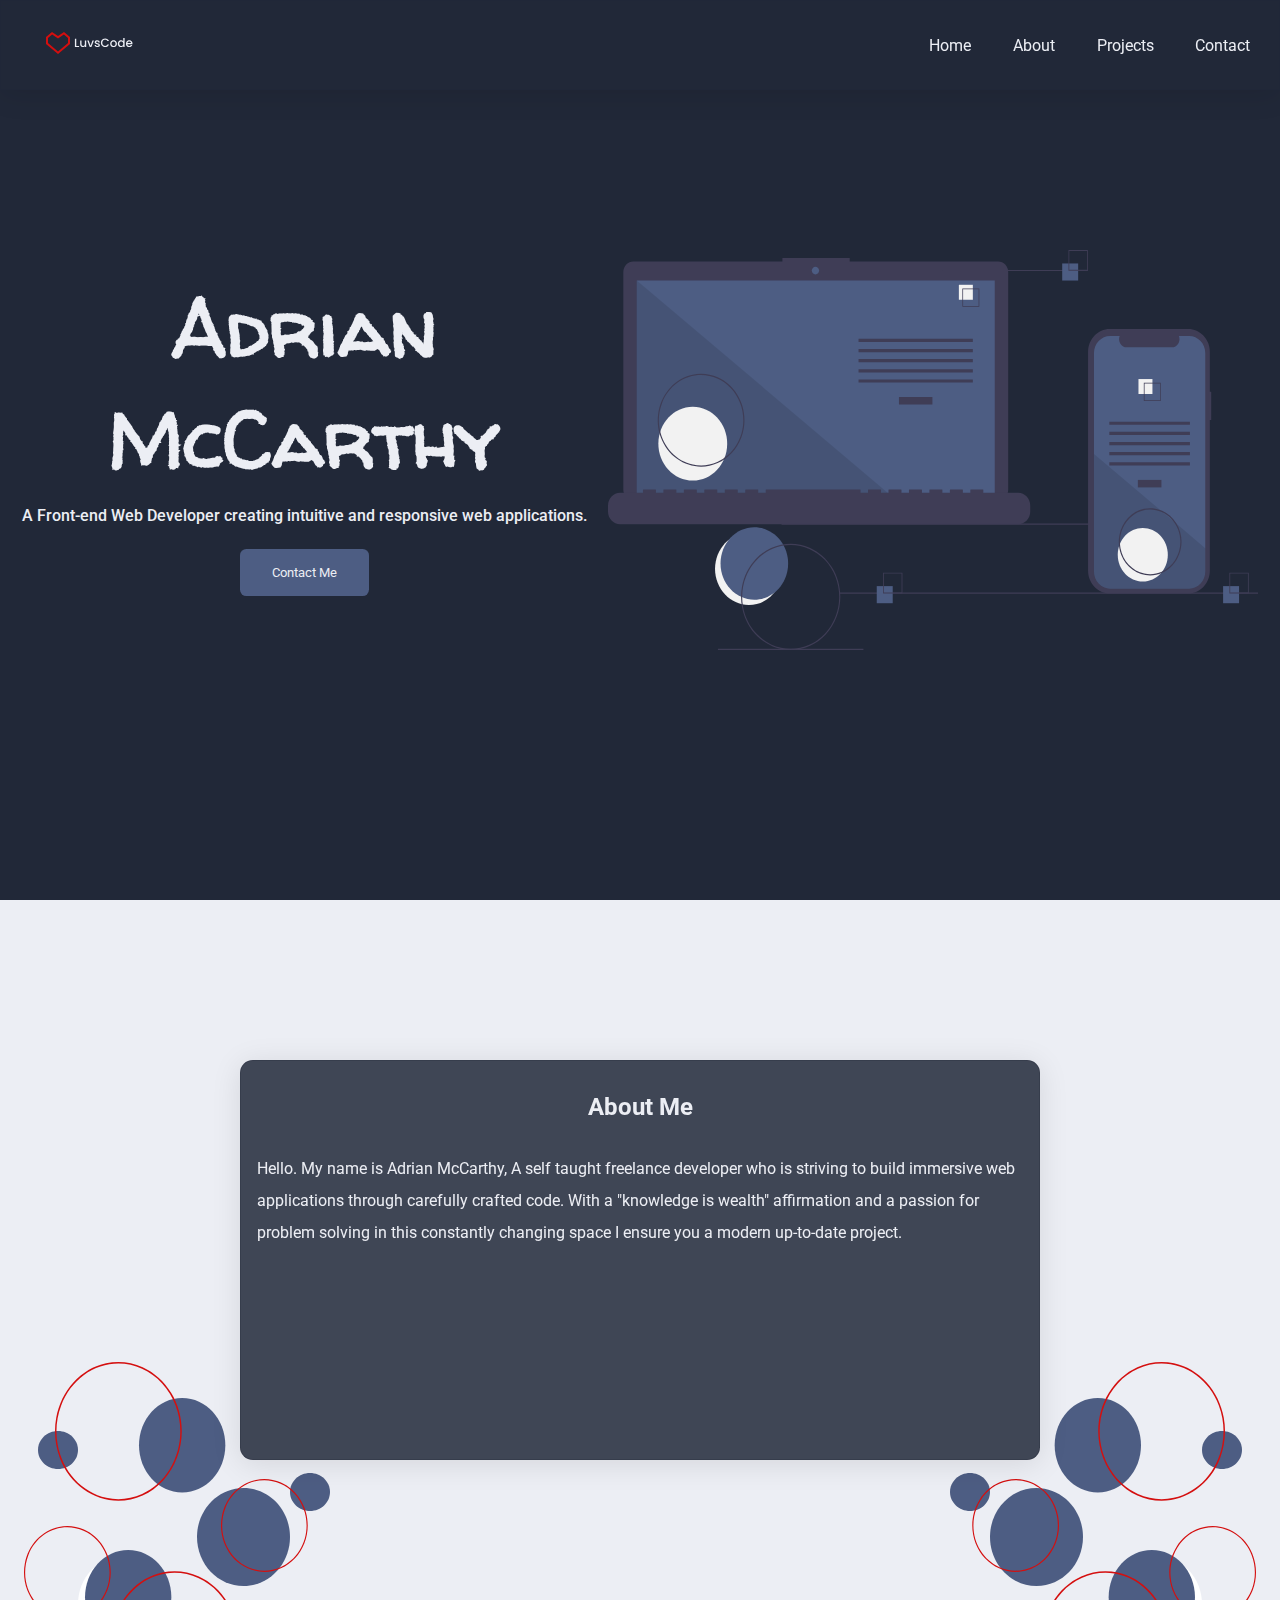
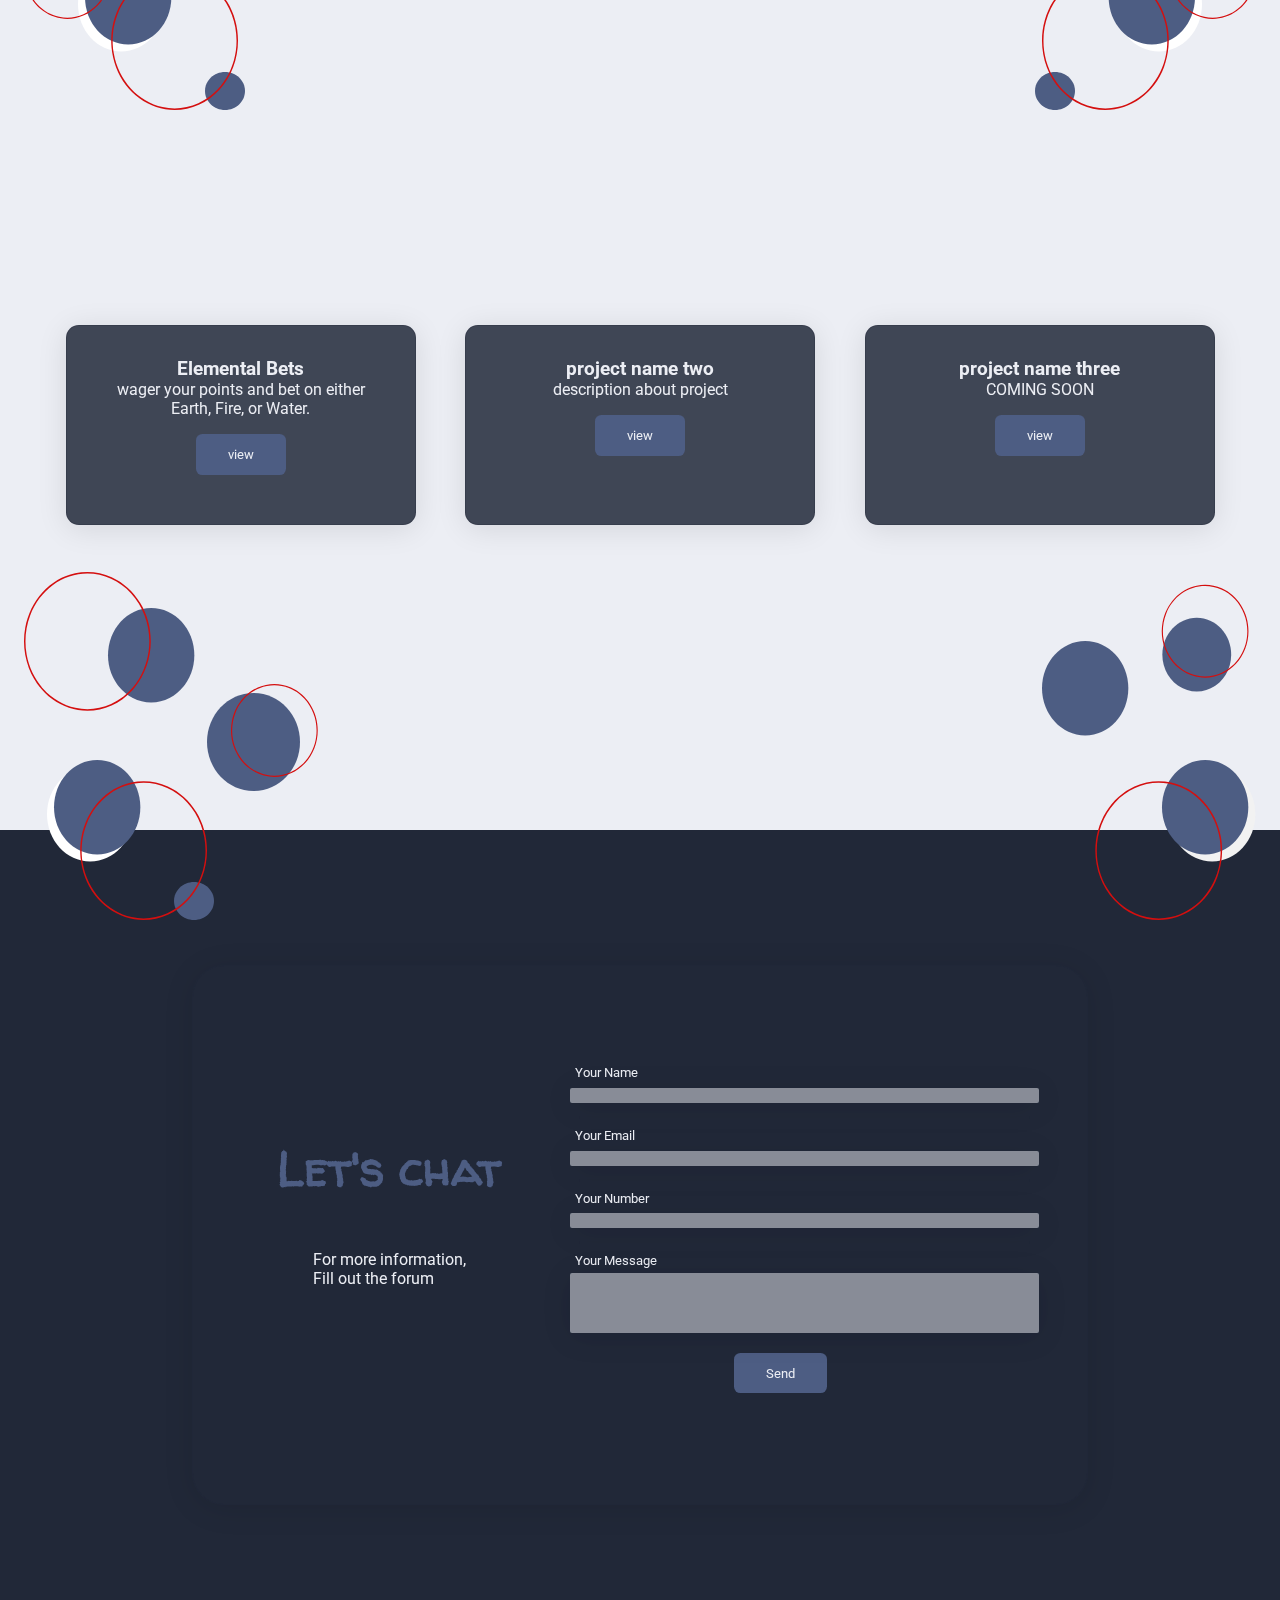
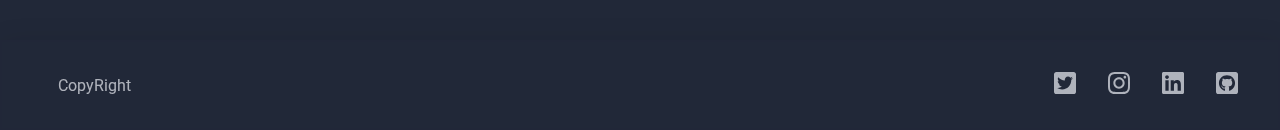
==== commit ef36be26: "updated about me and somewhat landing scroll issue" ====
--- a/index.html
+++ b/index.html
@@ -9,7 +9,7 @@
     <link rel="preconnect" href="https://fonts.gstatic.com" crossorigin>
     <link href="https://fonts.googleapis.com/css2?family=Molle:ital@1&family=Roboto:wght@300&family=Walter+Turncoat&display=swap" rel="stylesheet">
     <link rel="stylesheet" href="./css/styles.css">
-    <title>Document</title>
+    <title>Adrian luvsCode</title>
 </head>
 <body>
 
@@ -134,8 +134,8 @@
     <section class="about" id="aboutLink">
 
         <div class="aboutTxt">
-            <h2>title </h2>
-            <p>... A self taught freelance developer who has spent the last three years gaining an abundance of knowledge.......  striving to build immersive web applications through carefully crafted code</p>
+            <h2>About Me</h2>
+            <p>Hello. My name is Adrian McCarthy, A self taught freelance developer who is striving to build immersive web applications through carefully crafted code. With a "knowledge is wealth" affirmation and a passion for problem solving in this constantly changing space I ensure you a modern up-to-date project.</p>
         </div>
 
         <div class="svgContainer">
--- a/css/styles.css
+++ b/css/styles.css
@@ -42,6 +42,7 @@
 .navContainer ul li {
   list-style: none;
   padding: .8rem;
+  margin-right: 1rem;
 }
 
 .navContainer ul li a {
@@ -118,6 +119,7 @@
   border-style: none;
   padding: 1rem 2rem;
   margin: 1.5rem;
+  margin-bottom: 2rem;
 }
 
 .landing .mainTxt .mainBtn:hover {
@@ -148,7 +150,7 @@
 
 /*             ------------------------------   About section   ------------------------------            */
 .about {
-  height: 100vh;
+  height: 80vh;
   width: 100vw;
   background: #eceef4;
   display: -webkit-box;
@@ -163,9 +165,11 @@
 }
 
 .about .aboutTxt {
-  text-align: center;
-  width: 60vw;
-  height: 40vh;
+  -webkit-box-align: center;
+      -ms-flex-align: center;
+          align-items: center;
+  width: 800px;
+  height: 400px;
   color: #eceef4;
   background: rgba(33, 40, 56, 0.85);
   -webkit-box-shadow: 0 4px 30px rgba(0, 0, 0, 0.1);
@@ -175,6 +179,18 @@
   border: 1px solid rgba(33, 40, 56, 0.3);
   border-radius: 0.8rem;
   z-index: 99;
+}
+
+.about .aboutTxt h2 {
+  padding: 2rem;
+  text-align: center;
+}
+
+.about .aboutTxt p {
+  text-align: left;
+  margin-bottom: 1rem;
+  padding-left: 1rem;
+  line-height: 2;
 }
 
 .about .svgContainer {
@@ -212,7 +228,7 @@
   display: -webkit-box;
   display: -ms-flexbox;
   display: flex;
-  height: 100vh;
+  height: 90vh;
   width: 100%;
   -webkit-box-align: center;
       -ms-flex-align: center;
@@ -449,6 +465,7 @@
   list-style: none;
   padding: 0.5rem;
   opacity: 0.7;
+  margin-right: 1rem;
 }
 
 .footContainer ul li a {
@@ -509,10 +526,11 @@
   .landing .cpuPhone {
     width: 400px;
   }
-  .landing .mainBtn {
-    margin-bottom: 2rem;
-  }
   /*             ------------------------------   Mobile About view   ------------------------------            */
+  .aboutTxt {
+    width: 40vw;
+    height: 60vh;
+  }
   /*             ------------------------------   Mobile Project view   ------------------------------            */
   .projContainer {
     -webkit-box-orient: vertical;
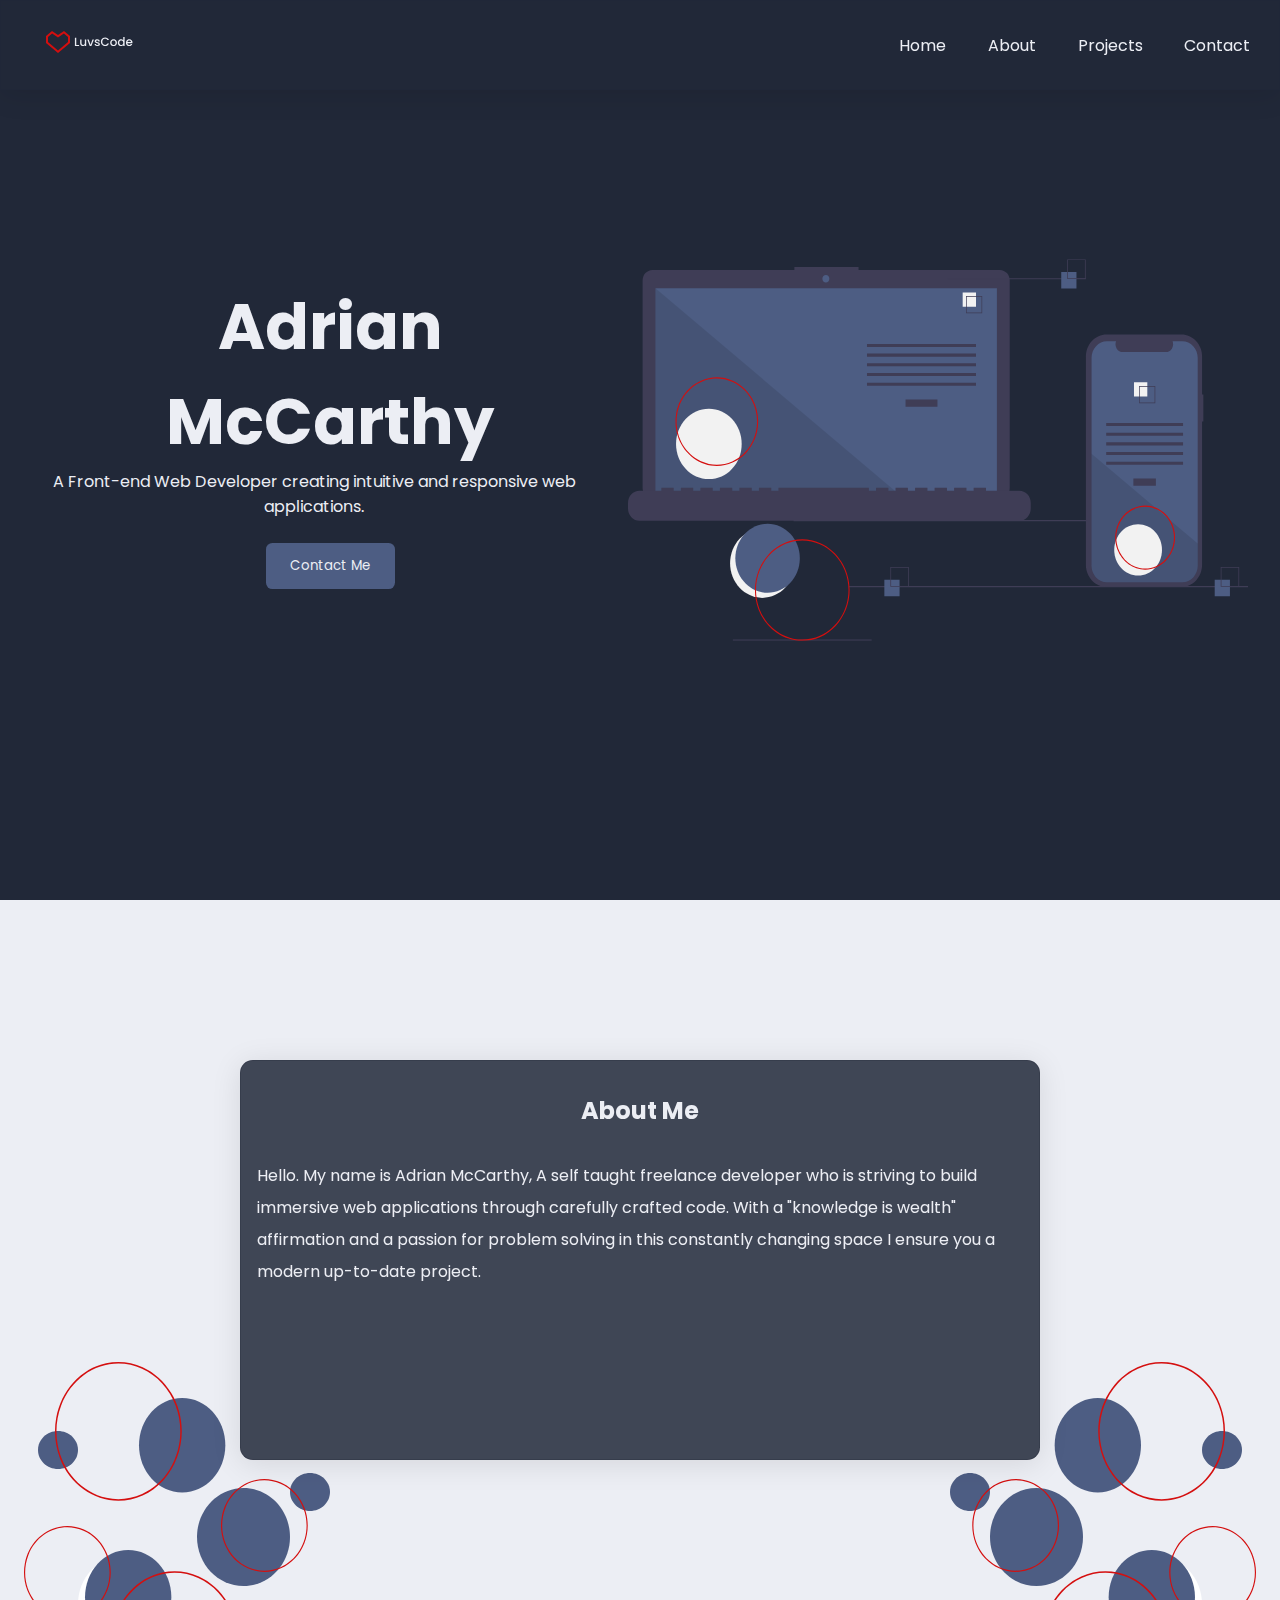
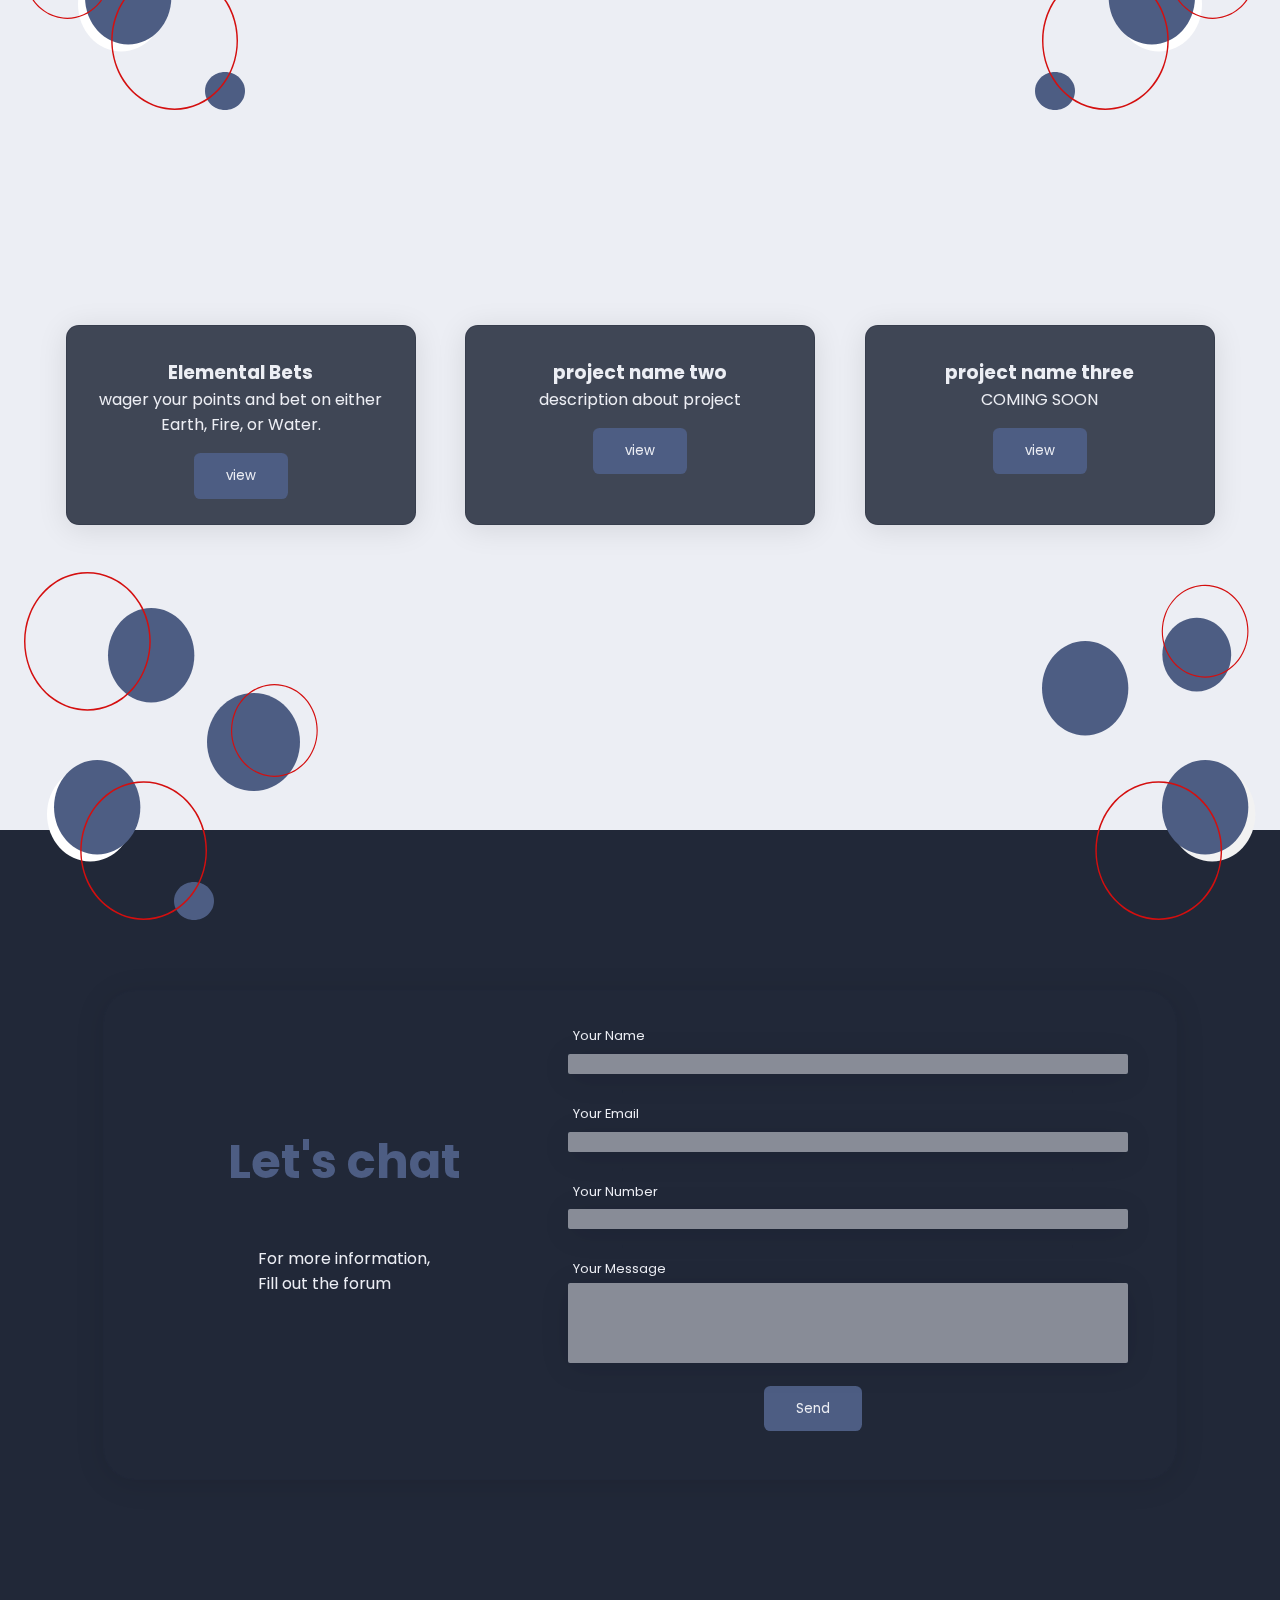
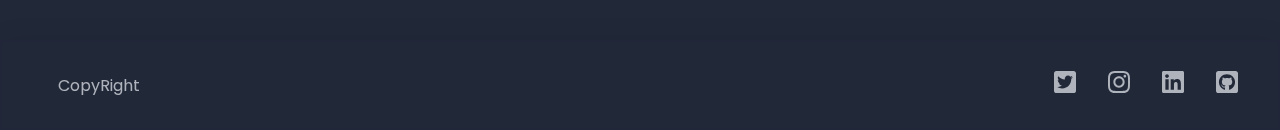
==== commit 62278ecf: "pwa testing" ====
--- a/index.html
+++ b/index.html
@@ -5,10 +5,25 @@
     <meta http-equiv="X-UA-Compatible" content="IE=edge">
     <meta name="viewport" content="width=device-width, initial-scale=1.0">
     
+    
     <link rel="preconnect" href="https://fonts.googleapis.com">
     <link rel="preconnect" href="https://fonts.gstatic.com" crossorigin>
-    <link href="https://fonts.googleapis.com/css2?family=Molle:ital@1&family=Roboto:wght@300&family=Walter+Turncoat&display=swap" rel="stylesheet">
+    <link href="https://fonts.googleapis.com/css2?family=Concert+One&family=Molle:ital@1&family=Nunito&family=Poppins&family=Walter+Turncoat&display=swap" rel="stylesheet">
+    <link rel="manifest" href="manifest.json">
+
+
+<link rel="apple-touch-icon" href="/images/maskable_iconadrian.png">
+    <link rel="apple-touch-icon"sizes="32x32" href="/favicon-32x32.png">
+    <link rel="apple-touch-icon" href="">
+    <link rel="apple-touch-icon" href="">
+    <link rel="apple-touch-icon" href="">
+    <meta name="apple-moile-web-app-status-bar" content="#212838">
+    <meta name="theme-color" content="#212838">
+
+
     <link rel="stylesheet" href="./css/styles.css">
+    
+    
     <title>Adrian luvsCode</title>
 </head>
 <body>
@@ -62,8 +77,8 @@
 
         <div class="mainSvg">
 
-            <svg class="cpuPhone" width="650" height="400" viewBox="0 0 650 400" fill="none" xmlns="http://www.w3.org/2000/svg">
-                <g id="cpuPhone" clip-path="url(#clip0_18_190)">
+            <svg class="cpuPhone" width="620" height="400" viewBox="0 0 650 400" fill="none" xmlns="http://www.w3.org/2000/svg">
+                <g clip-path="url(#clip0_18_190)">
                 <g id="cpu">
                 <path id="Vector" d="M390.166 11.3986H241.715V8.12158H174.402V11.3986H25.34C24.0213 11.3986 22.7156 11.6767 21.4973 12.2172C20.279 12.7577 19.172 13.5499 18.2396 14.5485C17.3071 15.5472 16.5675 16.7328 16.0628 18.0376C15.5582 19.3424 15.2985 20.7409 15.2985 22.1532V239.864C15.2985 242.716 16.3564 245.451 18.2396 247.468C20.1227 249.485 22.6768 250.618 25.34 250.618H390.166C392.829 250.618 395.383 249.485 397.266 247.468C399.149 245.451 400.207 242.716 400.207 239.864V22.1532C400.207 20.7409 399.947 19.3424 399.443 18.0376C398.938 16.7328 398.198 15.5472 397.266 14.5485C396.334 13.5499 395.227 12.7577 394.008 12.2172C392.79 11.6767 391.484 11.3986 390.166 11.3986V11.3986Z" fill="#3F3D56"/>
                 <path id="Vector_2" d="M386.745 30.405H28.7611V246.686H386.745V30.405Z" fill="#4D5D83"/>
@@ -114,10 +129,10 @@
                 <path class="hoverCircle" id="Vector_33" d="M140.837 355.062C159.506 355.062 174.641 338.853 174.641 318.857C174.641 298.862 159.506 282.653 140.837 282.653C122.168 282.653 107.033 298.862 107.033 318.857C107.033 338.853 122.168 355.062 140.837 355.062Z" fill="#F2F2F2"/>
                 <path id="Vector_34" d="M146.334 349.764C165.003 349.764 180.137 333.554 180.137 313.559C180.137 293.564 165.003 277.355 146.334 277.355C127.664 277.355 112.53 293.564 112.53 313.559C112.53 333.554 127.664 349.764 146.334 349.764Z" fill="#4D5D83"/>
                 <path class="hoverCircle" id="Vector_35" d="M84.7747 230.502C103.779 230.502 119.185 214.002 119.185 193.647C119.185 173.293 103.779 156.793 84.7747 156.793C65.7704 156.793 50.3643 173.293 50.3643 193.647C50.3643 214.002 65.7704 230.502 84.7747 230.502Z" fill="#F2F2F2"/>
-                <path id="Vector_36" d="M93.104 216.666C84.5273 216.666 76.1431 213.942 69.0118 208.839C61.8805 203.735 56.3223 196.482 53.0401 187.995C49.7579 179.508 48.8992 170.17 50.5724 161.161C52.2456 152.151 56.3757 143.876 62.4404 137.38C68.5051 130.885 76.232 126.461 84.644 124.669C93.0559 122.877 101.775 123.797 109.699 127.312C117.623 130.828 124.396 136.78 129.161 144.418C133.926 152.056 136.469 161.036 136.469 170.221C136.456 182.535 131.883 194.34 123.753 203.047C115.624 211.754 104.601 216.652 93.104 216.666ZM93.104 124.999C84.753 124.999 76.5895 127.651 69.6458 132.62C62.7022 137.59 57.2902 144.652 54.0944 152.916C50.8986 161.179 50.0624 170.272 51.6917 179.044C53.3209 187.816 57.3423 195.874 63.2474 202.199C69.1525 208.523 76.676 212.83 84.8666 214.575C93.0572 216.32 101.547 215.424 109.262 212.001C116.978 208.579 123.572 202.782 128.212 195.346C132.851 187.909 135.328 179.166 135.328 170.221C135.315 158.232 130.862 146.737 122.947 138.259C115.031 129.782 104.299 125.013 93.104 124.999V124.999Z" fill="#3F3D56"/>
+                <path id="Vector_36" d="M93.104 216.666C84.5273 216.666 76.1431 213.942 69.0118 208.839C61.8805 203.735 56.3223 196.482 53.0401 187.995C49.7579 179.508 48.8992 170.17 50.5724 161.161C52.2456 152.151 56.3757 143.876 62.4404 137.38C68.5051 130.885 76.232 126.461 84.644 124.669C93.0559 122.877 101.775 123.797 109.699 127.312C117.623 130.828 124.396 136.78 129.161 144.418C133.926 152.056 136.469 161.036 136.469 170.221C136.456 182.535 131.883 194.34 123.753 203.047C115.624 211.754 104.601 216.652 93.104 216.666ZM93.104 124.999C84.753 124.999 76.5895 127.651 69.6458 132.62C62.7022 137.59 57.2902 144.652 54.0944 152.916C50.8986 161.179 50.0624 170.272 51.6917 179.044C53.3209 187.816 57.3423 195.874 63.2474 202.199C69.1525 208.523 76.676 212.83 84.8666 214.575C93.0572 216.32 101.547 215.424 109.262 212.001C116.978 208.579 123.572 202.782 128.212 195.346C132.851 187.909 135.328 179.166 135.328 170.221C135.315 158.232 130.862 146.737 122.947 138.259C115.031 129.782 104.299 125.013 93.104 124.999V124.999Z" fill="#D40F0F"/>
                 <path class="hoverCircle" id="Vector_37" d="M534.781 331.575C548.605 331.575 559.812 319.572 559.812 304.766C559.812 289.961 548.605 277.958 534.781 277.958C520.957 277.958 509.75 289.961 509.75 304.766C509.75 319.572 520.957 331.575 534.781 331.575Z" fill="#F2F2F2"/>
-                <path id="Vector_38" d="M182.687 400C172.869 400 163.271 396.882 155.107 391.04C146.944 385.198 140.581 376.894 136.824 367.179C133.067 357.464 132.084 346.774 133.999 336.461C135.915 326.147 140.643 316.674 147.585 309.239C154.527 301.803 163.373 296.739 173.002 294.688C182.632 292.636 192.613 293.689 201.684 297.713C210.754 301.737 218.507 308.552 223.962 317.295C229.417 326.038 232.328 336.318 232.328 346.833C232.313 360.929 227.078 374.443 217.772 384.41C208.466 394.377 195.848 399.984 182.687 400ZM182.687 294.889C173.094 294.889 163.717 297.935 155.741 303.643C147.766 309.35 141.549 317.463 137.878 326.955C134.208 336.446 133.247 346.891 135.118 356.967C136.99 367.043 141.609 376.299 148.392 383.563C155.175 390.828 163.817 395.775 173.225 397.78C182.633 399.784 192.385 398.755 201.247 394.824C210.109 390.892 217.684 384.234 223.013 375.692C228.342 367.15 231.187 357.107 231.187 346.833C231.172 333.061 226.058 319.858 216.965 310.12C207.873 300.382 195.545 294.904 182.687 294.889V294.889Z" fill="#3F3D56"/>
-                <path id="Vector_39" d="M542.159 325.444C535.952 325.444 529.884 323.473 524.724 319.78C519.563 316.086 515.54 310.837 513.165 304.695C510.79 298.554 510.168 291.796 511.379 285.276C512.59 278.756 515.579 272.767 519.968 268.066C524.357 263.366 529.949 260.164 536.036 258.868C542.124 257.571 548.434 258.236 554.168 260.78C559.903 263.324 564.804 267.632 568.252 273.16C571.701 278.687 573.541 285.185 573.541 291.833C573.532 300.744 570.222 309.287 564.339 315.589C558.456 321.89 550.479 325.434 542.159 325.444V325.444ZM542.159 259.444C536.178 259.444 530.331 261.344 525.358 264.902C520.384 268.461 516.508 273.52 514.219 279.438C511.93 285.356 511.332 291.869 512.498 298.152C513.665 304.435 516.546 310.206 520.775 314.735C525.004 319.265 530.393 322.35 536.259 323.6C542.125 324.849 548.206 324.208 553.732 321.756C559.257 319.305 563.98 315.154 567.303 309.827C570.626 304.501 572.4 298.239 572.4 291.833C572.391 283.246 569.202 275.013 563.533 268.941C557.863 262.869 550.176 259.454 542.159 259.444Z" fill="#3F3D56"/>
+                <path id="Vector_38" d="M182.687 400C172.869 400 163.271 396.882 155.107 391.04C146.944 385.198 140.581 376.894 136.824 367.179C133.067 357.464 132.084 346.774 133.999 336.461C135.915 326.147 140.643 316.674 147.585 309.239C154.527 301.803 163.373 296.739 173.002 294.688C182.632 292.636 192.613 293.689 201.684 297.713C210.754 301.737 218.507 308.552 223.962 317.295C229.417 326.038 232.328 336.318 232.328 346.833C232.313 360.929 227.078 374.443 217.772 384.41C208.466 394.377 195.848 399.984 182.687 400ZM182.687 294.889C173.094 294.889 163.717 297.935 155.741 303.643C147.766 309.35 141.549 317.463 137.878 326.955C134.208 336.446 133.247 346.891 135.118 356.967C136.99 367.043 141.609 376.299 148.392 383.563C155.175 390.828 163.817 395.775 173.225 397.78C182.633 399.784 192.385 398.755 201.247 394.824C210.109 390.892 217.684 384.234 223.013 375.692C228.342 367.15 231.187 357.107 231.187 346.833C231.172 333.061 226.058 319.858 216.965 310.12C207.873 300.382 195.545 294.904 182.687 294.889V294.889Z" fill="#D40F0F"/>
+                <path id="Vector_39" d="M542.159 325.444C535.952 325.444 529.884 323.473 524.724 319.78C519.563 316.086 515.54 310.837 513.165 304.695C510.79 298.554 510.168 291.796 511.379 285.276C512.59 278.756 515.579 272.767 519.968 268.066C524.357 263.366 529.949 260.164 536.036 258.868C542.124 257.571 548.434 258.236 554.168 260.78C559.903 263.324 564.804 267.632 568.252 273.16C571.701 278.687 573.541 285.185 573.541 291.833C573.532 300.744 570.222 309.287 564.339 315.589C558.456 321.89 550.479 325.434 542.159 325.444V325.444ZM542.159 259.444C536.178 259.444 530.331 261.344 525.358 264.902C520.384 268.461 516.508 273.52 514.219 279.438C511.93 285.356 511.332 291.869 512.498 298.152C513.665 304.435 516.546 310.206 520.775 314.735C525.004 319.265 530.393 322.35 536.259 323.6C542.125 324.849 548.206 324.208 553.732 321.756C559.257 319.305 563.98 315.154 567.303 309.827C570.626 304.501 572.4 298.239 572.4 291.833C572.391 283.246 569.202 275.013 563.533 268.941C557.863 262.869 550.176 259.454 542.159 259.444Z" fill="#D40F0F"/>
                 </g>
                 </g>
                 <defs>
@@ -266,7 +281,7 @@
                         </svg>
                     </div>
 
-                    <div class="inputContainer">
+                    <div>
                         <p class="placeHolder">Your Message</p>
                         <textarea rows="4" cols="50" type="text" name="comment" required spellcheck="true">
                             </textarea> 
--- a/css/styles.css
+++ b/css/styles.css
@@ -3,7 +3,7 @@
   margin: 0;
   -webkit-box-sizing: border-box;
           box-sizing: border-box;
-  font-family: 'Roboto', sans-serif;
+  font-family: 'Poppins', sans-serif;
   -ms-overflow-style: none;
   /*  IE & Edge  */
   scrollbar-width: none;
@@ -80,6 +80,7 @@
           justify-content: space-evenly;
   height: 100vh;
   width: 100vw;
+  padding: 2rem;
   background: #212838;
 }
 
@@ -102,13 +103,12 @@
 }
 
 .landing .mainTxt h1 {
-  font-size: 5rem;
-  font-family: 'Walter Turncoat', cursive;
+  font-size: 4rem;
+  font-family: 'Poppins', sans-serif;
 }
 
 .landing .mainTxt p {
-  margin-top: .8rem;
-  font-weight: 500;
+  margin-right: 2rem;
   color: #eceef4;
 }
 
@@ -117,7 +117,7 @@
   color: #eceef4;
   border-radius: 0.4rem;
   border-style: none;
-  padding: 1rem 2rem;
+  padding: .8rem 1.5rem;
   margin: 1.5rem;
   margin-bottom: 2rem;
 }
@@ -144,10 +144,6 @@
           justify-content: center;
 }
 
-.landing .mainSvg .hoverCircle:hover {
-  fill: #d40f0f;
-}
-
 /*             ------------------------------   About section   ------------------------------            */
 .about {
   height: 80vh;
@@ -339,8 +335,6 @@
   -webkit-box-align: center;
       -ms-flex-align: center;
           align-items: center;
-  width: 70vw;
-  height: 60vh;
   border-radius: 2rem;
   padding: 2rem 3rem;
   color: #eceef4;
@@ -376,11 +370,15 @@
   margin-bottom: 3rem;
   text-align: center;
   font-size: 3rem;
-  font-family: 'Walter Turncoat', cursive;
+  font-family: 'Poppins', sans-serif;
 }
 
 .contact form .leftBox p {
   margin-bottom: 3rem;
+}
+
+.contact form .rightBox {
+  height: 100%;
 }
 
 .contact form .input {
@@ -485,7 +483,7 @@
 }
 
 /*             ------------------------------   Mobile and Tablet view   ------------------------------            */
-@media screen and (max-width: 860px) {
+@media screen and (min-width: 320px) and (max-width: 860px) {
   /*             ------------------------------   Mobile Navigation   ------------------------------            */
   .navContainer {
     position: fixed;
@@ -517,14 +515,13 @@
   }
   /*             ------------------------------   Mobile Landing view   ------------------------------            */
   .landing {
-    overflow: auto;
     -webkit-box-orient: vertical;
     -webkit-box-direction: reverse;
         -ms-flex-direction: column-reverse;
             flex-direction: column-reverse;
   }
   .landing .cpuPhone {
-    width: 400px;
+    width: 300px;
   }
   /*             ------------------------------   Mobile About view   ------------------------------            */
   .aboutTxt {
@@ -556,6 +553,7 @@
     -webkit-box-pack: center;
         -ms-flex-pack: center;
             justify-content: center;
+    border-radius: 0;
   }
   .formContainer form .leftBox {
     display: -webkit-box;
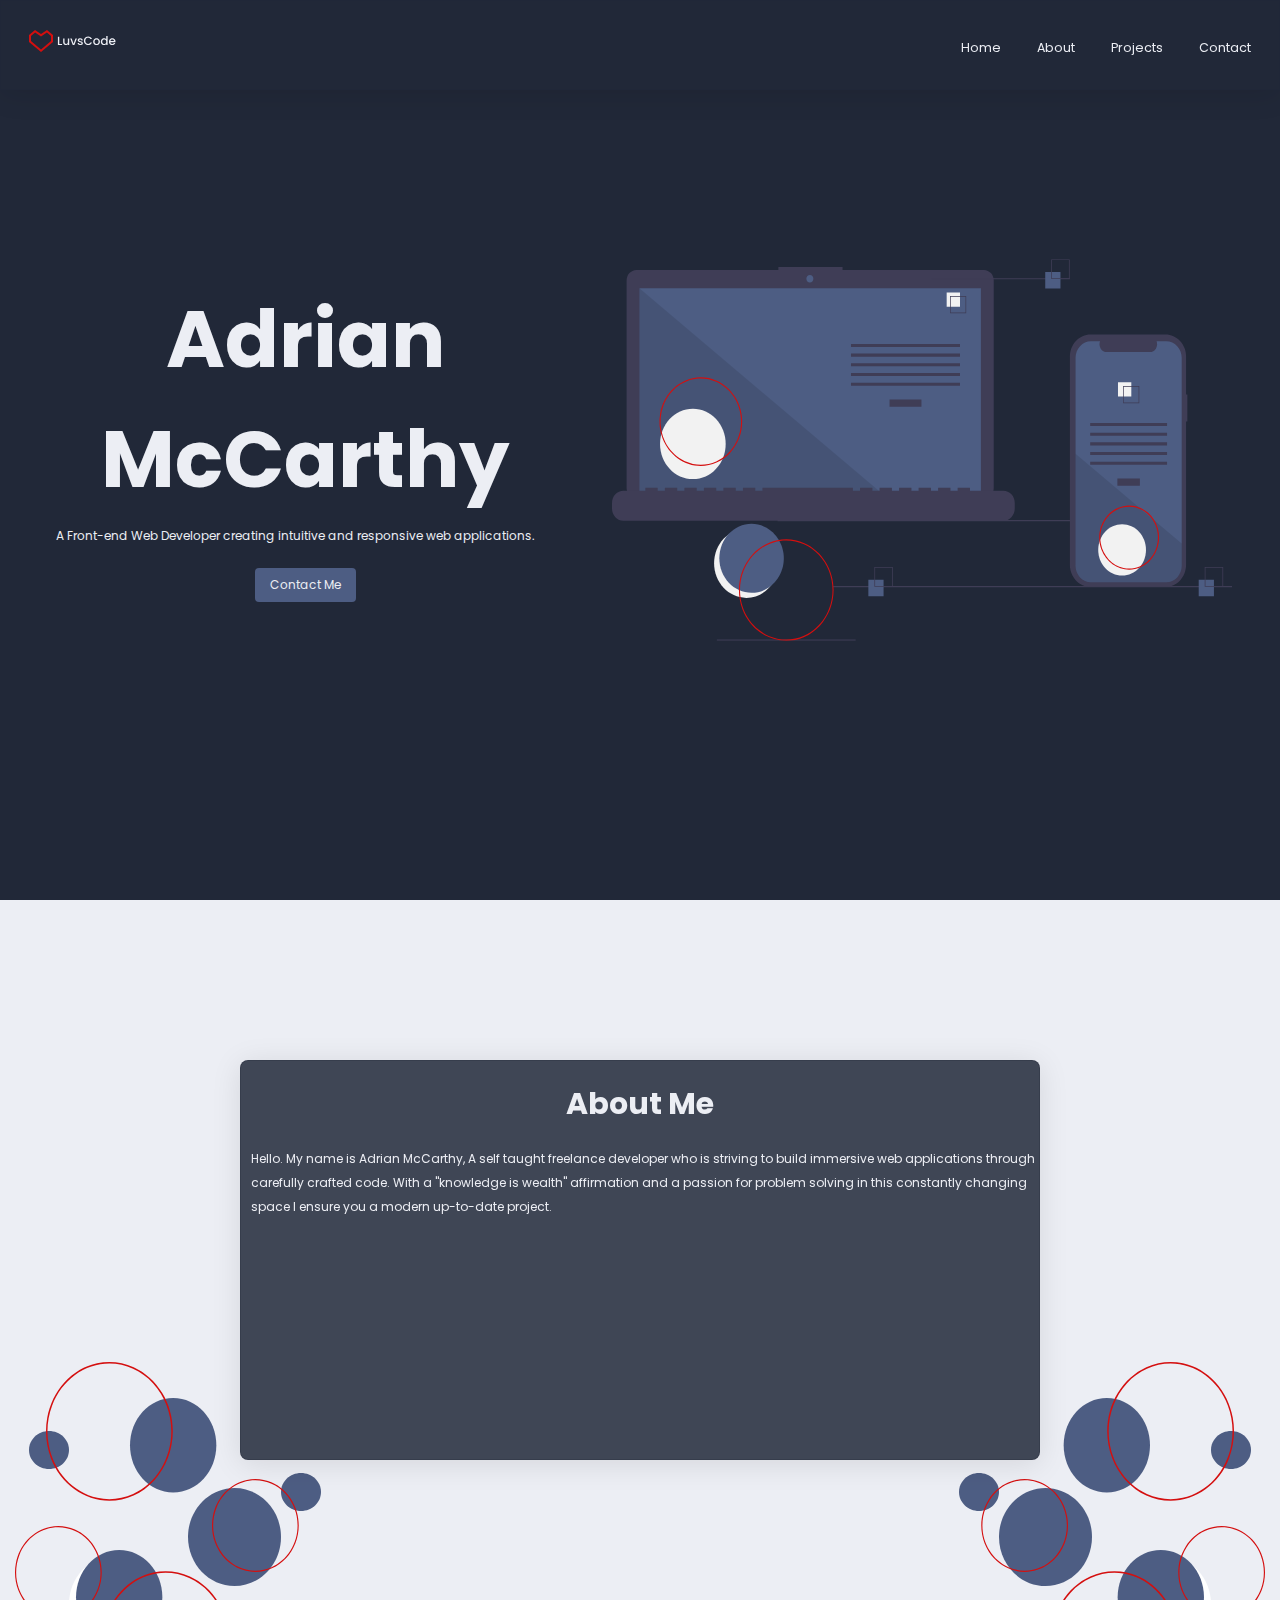
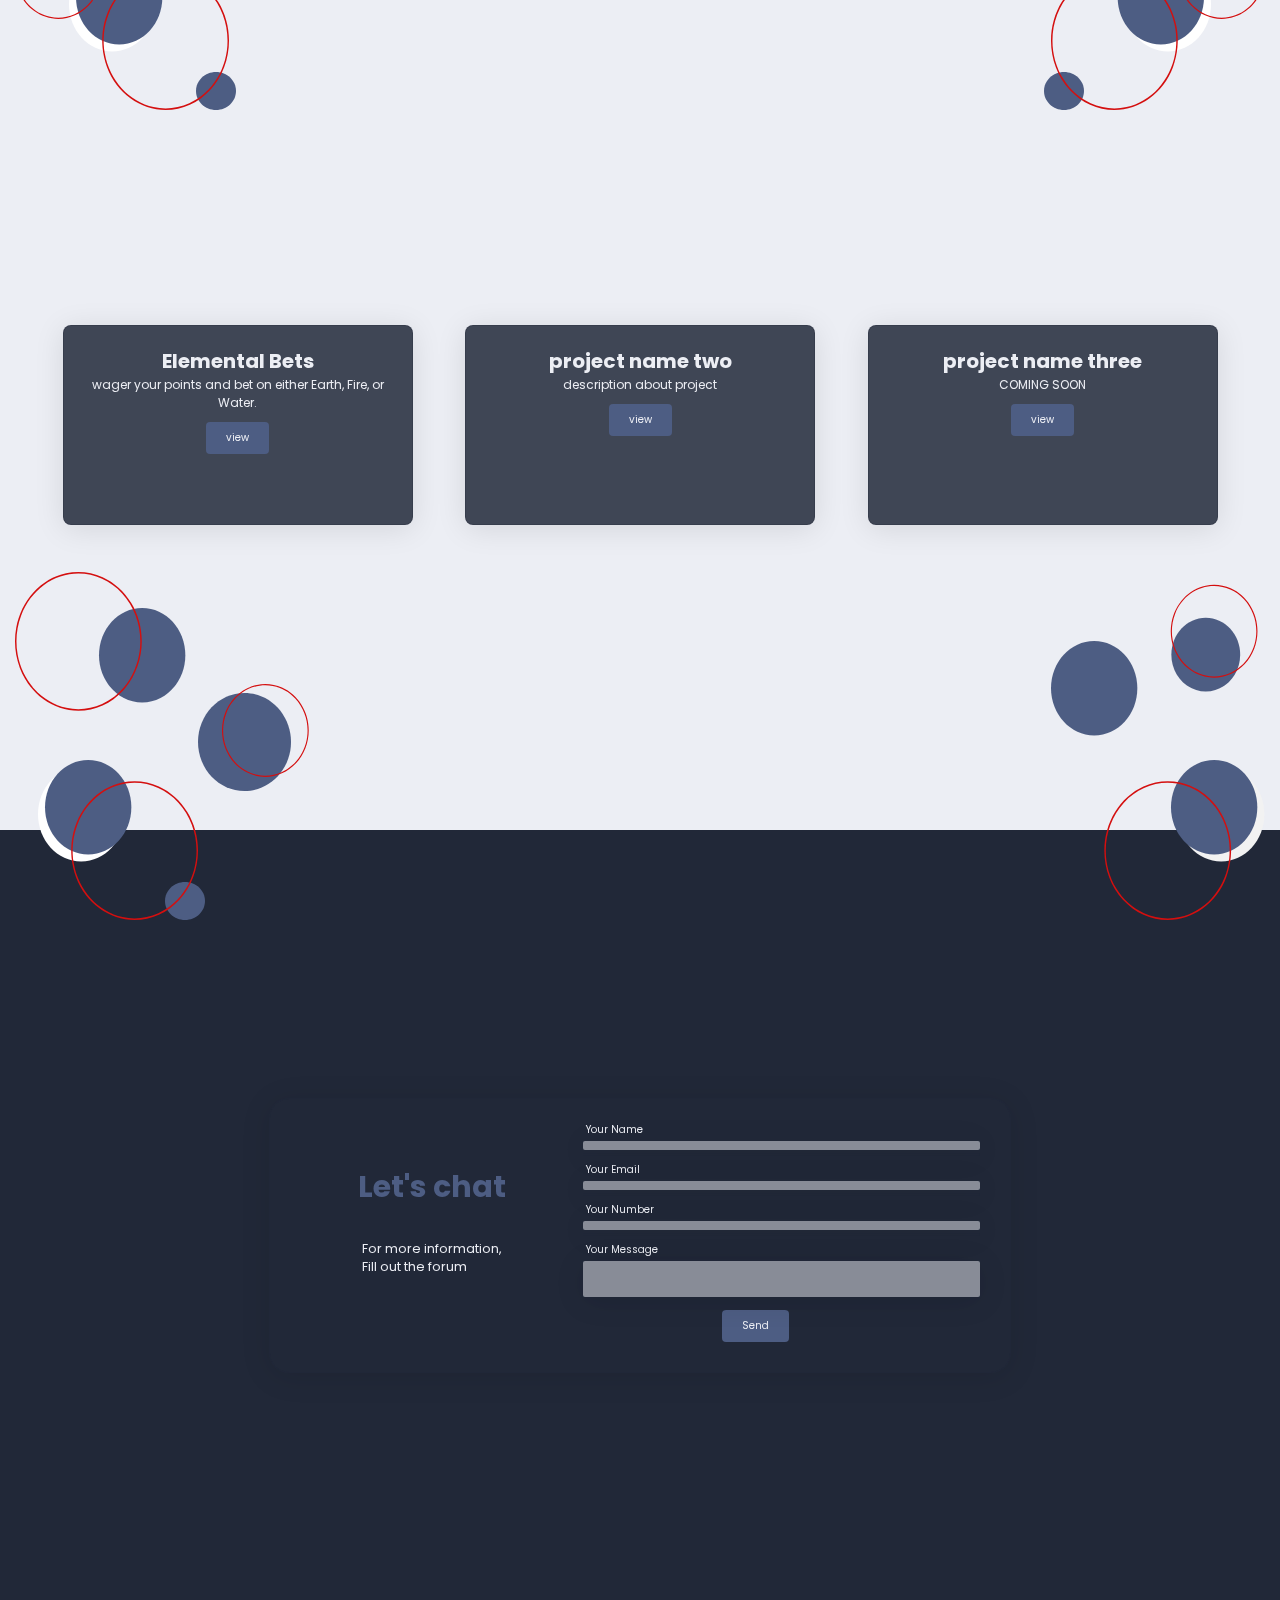
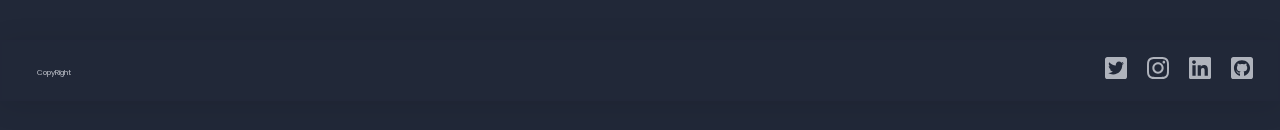
==== commit 0e8d992b: "better seo for pwa" ====
--- a/index.html
+++ b/index.html
@@ -4,7 +4,7 @@
     <meta charset="UTF-8">
     <meta http-equiv="X-UA-Compatible" content="IE=edge">
     <meta name="viewport" content="width=device-width, initial-scale=1.0">
-    
+    <meta name="description" content="This is my portfolio pwa.">
     
     <link rel="preconnect" href="https://fonts.googleapis.com">
     <link rel="preconnect" href="https://fonts.gstatic.com" crossorigin>
--- a/css/styles.css
+++ b/css/styles.css
@@ -4,6 +4,7 @@
   -webkit-box-sizing: border-box;
           box-sizing: border-box;
   font-family: 'Poppins', sans-serif;
+  font-size: 62.5%;
   -ms-overflow-style: none;
   /*  IE & Edge  */
   scrollbar-width: none;
@@ -18,16 +19,16 @@
 .navContainer {
   position: fixed;
   z-index: 999999;
+  min-height: 10vh;
+  min-width: 100vw;
+}
+
+.navContainer ul {
+  display: -webkit-box;
+  display: -ms-flexbox;
+  display: flex;
   height: 10vh;
-  width: 100vw;
-}
-
-.navContainer ul {
-  display: -webkit-box;
-  display: -ms-flexbox;
-  display: flex;
-  height: 10vh;
-  width: 100vw;
+  min-width: 100vw;
   -webkit-box-align: center;
       -ms-flex-align: center;
           align-items: center;
@@ -42,7 +43,8 @@
 .navContainer ul li {
   list-style: none;
   padding: .8rem;
-  margin-right: 1rem;
+  margin-right: 2rem;
+  font-size: 2rem;
 }
 
 .navContainer ul li a {
@@ -78,9 +80,10 @@
   -webkit-box-pack: space-evenly;
       -ms-flex-pack: space-evenly;
           justify-content: space-evenly;
-  height: 100vh;
-  width: 100vw;
-  padding: 2rem;
+  -ms-flex-wrap: wrap;
+      flex-wrap: wrap;
+  min-height: 100vh;
+  min-width: 100vw;
   background: #212838;
 }
 
@@ -103,13 +106,15 @@
 }
 
 .landing .mainTxt h1 {
-  font-size: 4rem;
+  font-size: 8rem;
   font-family: 'Poppins', sans-serif;
 }
 
 .landing .mainTxt p {
   margin-right: 2rem;
-  color: #eceef4;
+  padding: .8rem;
+  color: #eceef4;
+  font-size: 1.2rem;
 }
 
 .landing .mainTxt .mainBtn {
@@ -120,6 +125,7 @@
   padding: .8rem 1.5rem;
   margin: 1.5rem;
   margin-bottom: 2rem;
+  font-size: 1.2rem;
 }
 
 .landing .mainTxt .mainBtn:hover {
@@ -146,8 +152,8 @@
 
 /*             ------------------------------   About section   ------------------------------            */
 .about {
-  height: 80vh;
-  width: 100vw;
+  min-height: 80vh;
+  min-width: 100vw;
   background: #eceef4;
   display: -webkit-box;
   display: -ms-flexbox;
@@ -180,6 +186,7 @@
 .about .aboutTxt h2 {
   padding: 2rem;
   text-align: center;
+  font-size: 3rem;
 }
 
 .about .aboutTxt p {
@@ -187,6 +194,7 @@
   margin-bottom: 1rem;
   padding-left: 1rem;
   line-height: 2;
+  font-size: 1.2rem;
 }
 
 .about .svgContainer {
@@ -217,15 +225,15 @@
   display: -webkit-box;
   display: -ms-flexbox;
   display: flex;
-  height: 100%;
+  min-height: 90vh;
 }
 
 .project .projContainer {
   display: -webkit-box;
   display: -ms-flexbox;
   display: flex;
-  height: 90vh;
-  width: 100%;
+  min-height: 90vh;
+  min-width: 100%;
   -webkit-box-align: center;
       -ms-flex-align: center;
           align-items: center;
@@ -263,6 +271,14 @@
   transition: 0.2s;
 }
 
+.project .projCard h3 {
+  font-size: 2rem;
+}
+
+.project .projCard p {
+  font-size: 1.2rem;
+}
+
 .project .projCard .projBtn {
   background: #4d5d83;
   color: #eceef4;
@@ -270,6 +286,7 @@
   border-style: none;
   padding: 0.8rem 2rem;
   margin: 1rem;
+  font-size: 1rem;
 }
 
 .project .projCard .projBtn:hover {
@@ -349,6 +366,7 @@
 .contact form .leftBox {
   height: 100%;
   width: 50%;
+  font-size: 2rem;
   display: -webkit-box;
   display: -ms-flexbox;
   display: flex;
@@ -397,7 +415,7 @@
 .contact form .placeHolder {
   pointer-events: none;
   padding: 0.3rem;
-  font-size: 0.8rem;
+  font-size: 1rem;
   opacity: 0.6rem;
 }
 
@@ -422,6 +440,7 @@
   padding: 0.8rem 2rem;
   margin: 1rem;
   margin-left: 35%;
+  font-size: 1rem;
 }
 
 .contact form .contactBtn:hover {
@@ -436,8 +455,8 @@
 
 /*             ------------------------------   Project section   ------------------------------            */
 .footContainer {
-  height: 10vh;
-  width: 100vw;
+  min-height: 10vh;
+  min-width: 100vw;
   background: #212838;
 }
 
@@ -464,6 +483,7 @@
   padding: 0.5rem;
   opacity: 0.7;
   margin-right: 1rem;
+  font-size: 1.2rem;
 }
 
 .footContainer ul li a {
@@ -483,7 +503,7 @@
 }
 
 /*             ------------------------------   Mobile and Tablet view   ------------------------------            */
-@media screen and (min-width: 320px) and (max-width: 860px) {
+@media screen and (max-width: 860px) {
   /*             ------------------------------   Mobile Navigation   ------------------------------            */
   .navContainer {
     position: fixed;
@@ -509,16 +529,25 @@
   }
   .navContainer .navLinks.active {
     display: block;
+    margin: 0;
   }
   .navContainer .navLinks.active:hover {
     background: rgba(80, 105, 128, 0.25);
   }
   /*             ------------------------------   Mobile Landing view   ------------------------------            */
   .landing {
+    -webkit-box-pack: center;
+        -ms-flex-pack: center;
+            justify-content: center;
+    -ms-flex-wrap: wrap;
+        flex-wrap: wrap;
     -webkit-box-orient: vertical;
     -webkit-box-direction: reverse;
         -ms-flex-direction: column-reverse;
             flex-direction: column-reverse;
+  }
+  .landing .mainTxt h1 {
+    font-size: 5rem;
   }
   .landing .cpuPhone {
     width: 300px;
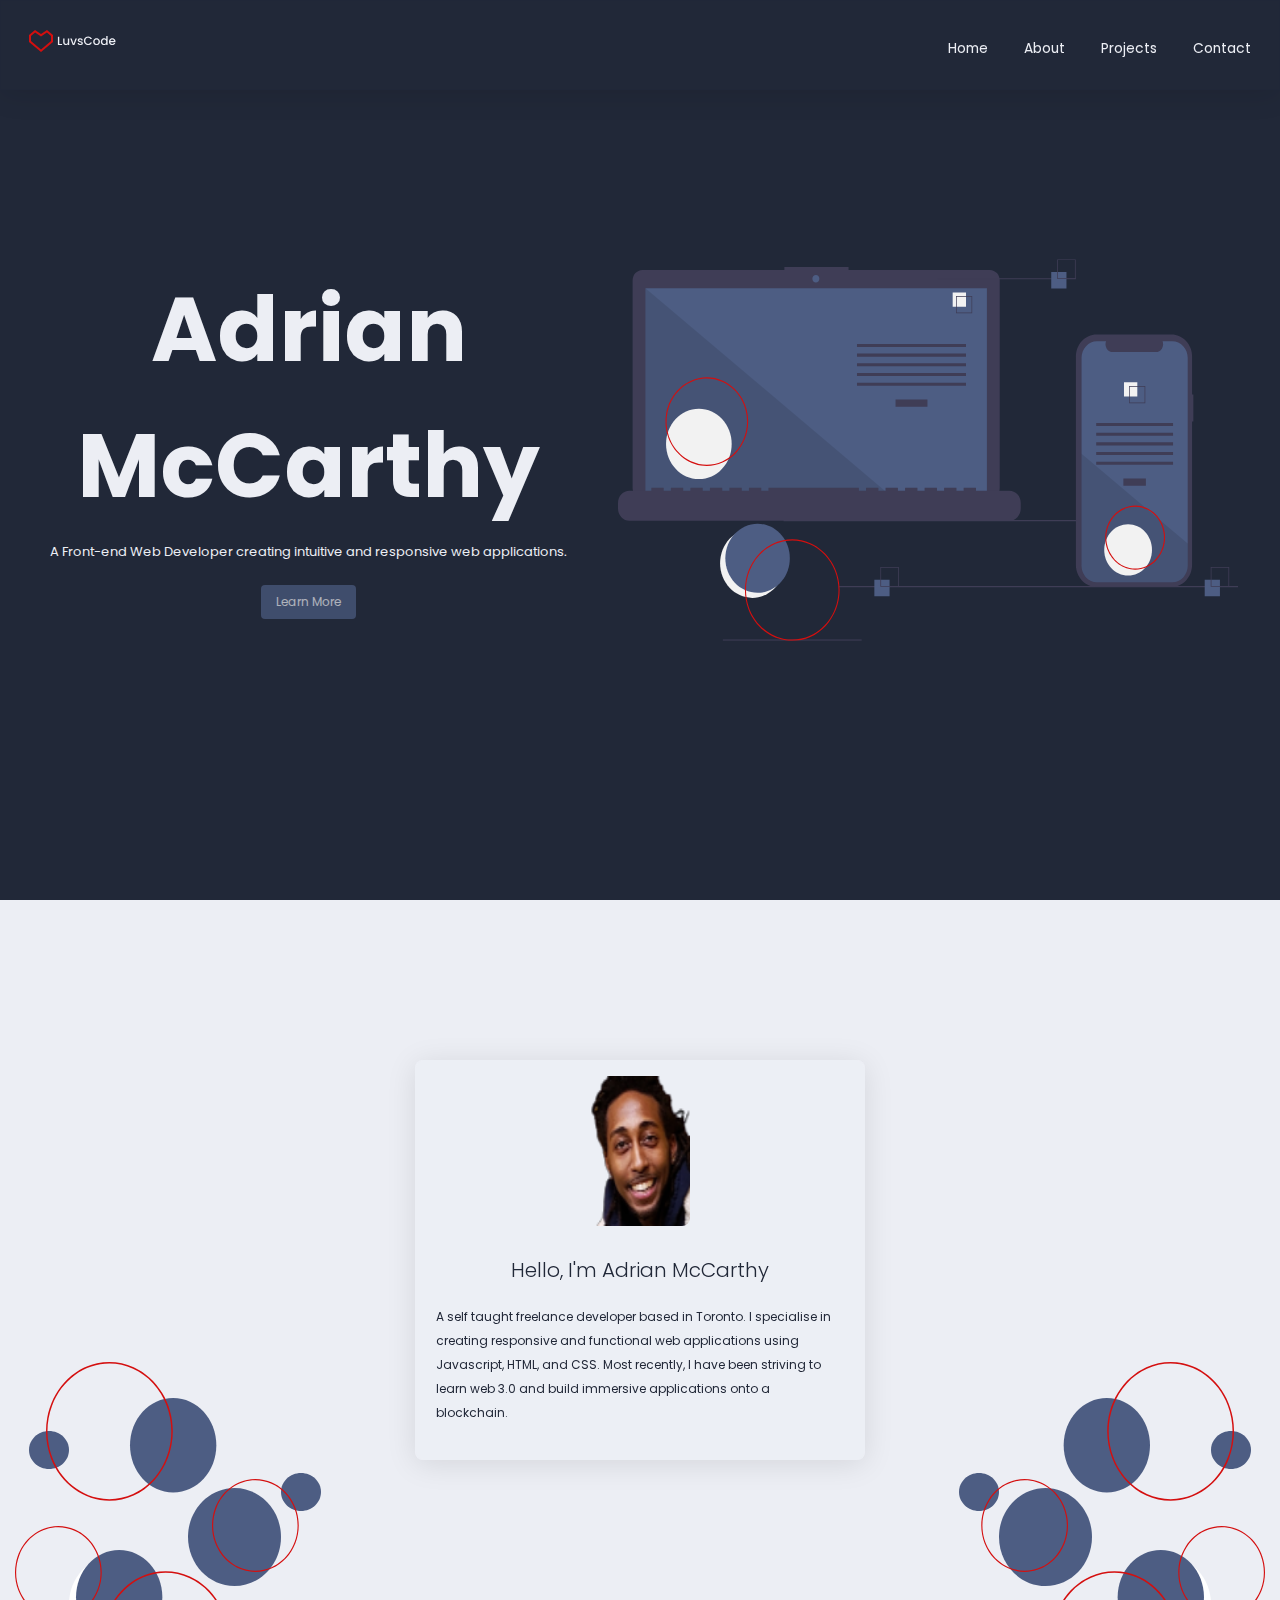
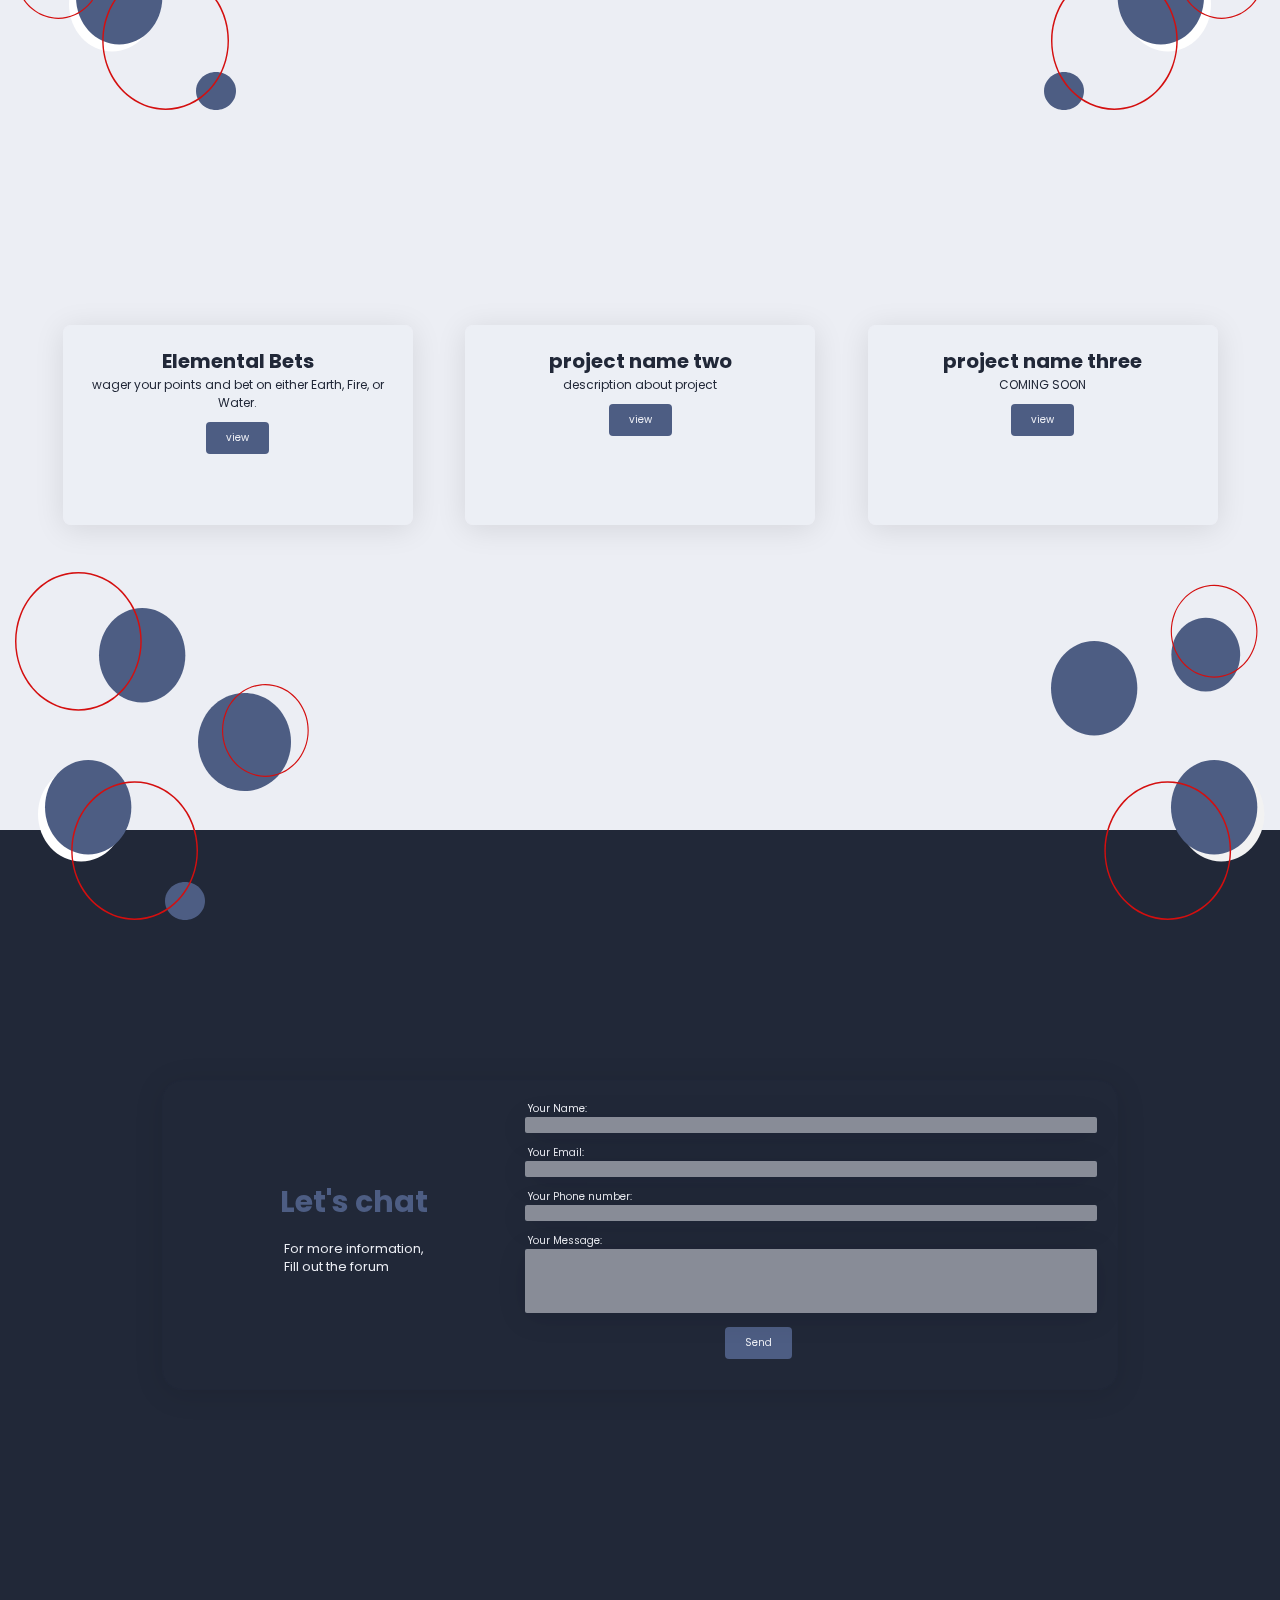
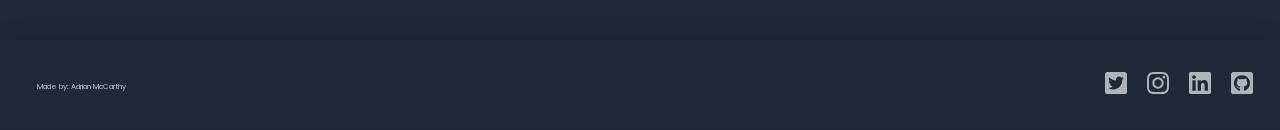
==== commit b767a361: "fixed lighthouse errors for better score" ====
--- a/index.html
+++ b/index.html
@@ -71,7 +71,7 @@
             <p>A Front-end Web Developer creating intuitive and responsive web applications.</p>
             
             <button class="mainBtn">
-                Contact Me
+                Learn More
             </button>
         </div>
 
@@ -148,9 +148,16 @@
 
     <section class="about" id="aboutLink">
 
-        <div class="aboutTxt">
-            <h2>About Me</h2>
-            <p>Hello. My name is Adrian McCarthy, A self taught freelance developer who is striving to build immersive web applications through carefully crafted code. With a "knowledge is wealth" affirmation and a passion for problem solving in this constantly changing space I ensure you a modern up-to-date project.</p>
+        <div class="aboutContainer">
+        <div class="aboutCard">
+            <img src="./img/profilePic2.png" alt="profile picture" width="100px" height="150px">
+           <div class="aboutCardTxt">
+            <h1>Hello, I'm Adrian McCarthy</h1>
+            
+            <p>A self taught freelance developer based in Toronto. I specialise in creating responsive and functional web applications using Javascript, HTML, and CSS. Most recently, I have been striving to learn web 3.0 and build immersive applications onto a blockchain.</p>
+        
+           </div>
+        </div>    
         </div>
 
         <div class="svgContainer">
@@ -193,19 +200,19 @@
 
         <div class="projContainer">
             <div class="projCard">
-                <h3>Elemental Bets</h3>
+                <h2>Elemental Bets</h3>
                 <p>wager your points and bet on either Earth, Fire, or Water.</p>
                 <button class="projBtn">view</button>
             </div>
     
             <div class="projCard">
-                <h3>project name two</h3>
+                <h2>project name two</h3>
                 <p>description about project</p>
                 <button class="projBtn">view</button>
             </div>
     
             <div class="projCard">
-                <h3>project name three</h3>
+                <h2>project name three</h3>
                 <p>COMING SOON</p>
                 <button class="projBtn">view</button>
             </div>
@@ -258,32 +265,33 @@
     
                 <div class="rightBox">
                     <div class="inputContainer">
-                        <p class="placeHolder">Your Name</p>
-                        <input type="text" name="name" autocomplete="off" class="inputName input" required spellcheck="true">
+                        
+                        <label for="nameBox" class="placeHolder">Your Name:</label>
+                        <input id="nameBox" type="text" name="name" autocomplete="off" class="inputName input" required spellcheck="true">
                         <svg class="line-svg" width="100%" height="3" viewBox="0 0 300 2" fill="none" xmlns="http://www.w3.org/2000/svg">
                             <path class="elastic-line" d="M0 0.999512C0 0.999512 60.5 0.999512 150 0.999512C239.5 0.999512 300 0.999512 300 0.999512" stroke="#212838" stroke-width="2"/>
                         </svg>
                     </div>
     
                     <div class="inputContainer">
-                        <p class="placeHolder">Your Email</p>
-                        <input type="email" name="email" autocomplete="off" class="inputEmail input" required spellcheck="true">
+                        <label for="emailBox" class="placeHolder">Your Email:</label>
+                        <input id="emailBox" type="email" name="email" autocomplete="off" class="inputEmail input" required spellcheck="true">
                         <svg class="line-svg" width="100%" height="3" viewBox="0 0 300 2" fill="none" xmlns="http://www.w3.org/2000/svg">
                             <path class="elastic-line" d="M0 0.999512C0 0.999512 60.5 0.999512 150 0.999512C239.5 0.999512 300 0.999512 300 0.999512" stroke="#212838" stroke-width="2"/>
                         </svg>
                     </div>
     
                     <div class="inputContainer">
-                        <p class="placeHolder">Your Number</p>
-                        <input type="tel" name="tel" autocomplete="off" class="inputNumber input" required>
+                        <label for="phoneBox" class="placeHolder">Your Phone number:</label>
+                        <input id="phoneBox" type="tel" name="tel" autocomplete="off" class="inputNumber input" required>
                         <svg class="line-svg" width="100%" height="3" viewBox="0 0 300 2" fill="none" xmlns="http://www.w3.org/2000/svg">
                             <path class="elastic-line" d="M0 0.999512C0 0.999512 60.5 0.999512 150 0.999512C239.5 0.999512 300 0.999512 300 0.999512" stroke="#212838" stroke-width="2"/>
                         </svg>
                     </div>
 
                     <div>
-                        <p class="placeHolder">Your Message</p>
-                        <textarea rows="4" cols="50" type="text" name="comment" required spellcheck="true">
+                        <label for="messageBox" class="placeHolder">Your Message:</label>
+                        <textarea id="messageBox" rows="4" cols="50" type="text" name="comment" required spellcheck="true">
                             </textarea> 
                     </div>
 
@@ -300,7 +308,7 @@
     <footer>
         <div class="footContainer">
             <ul>
-                <li class="footCopy"><a href="#">CopyRight</a></li>
+                <li class="footCopy"><a href="#">Made by: Adrian McCarthy</a></li>
     
                 <li class="footLinks"><a target="blank" href="https://twitter.com/luvscoding">
                     
--- a/css/styles.css
+++ b/css/styles.css
@@ -44,7 +44,7 @@
   list-style: none;
   padding: .8rem;
   margin-right: 2rem;
-  font-size: 2rem;
+  font-size: 2.2rem;
 }
 
 .navContainer ul li a {
@@ -106,15 +106,14 @@
 }
 
 .landing .mainTxt h1 {
-  font-size: 8rem;
+  font-size: 9rem;
   font-family: 'Poppins', sans-serif;
 }
 
 .landing .mainTxt p {
-  margin-right: 2rem;
   padding: .8rem;
   color: #eceef4;
-  font-size: 1.2rem;
+  font-size: 1.3rem;
 }
 
 .landing .mainTxt .mainBtn {
@@ -126,9 +125,11 @@
   margin: 1.5rem;
   margin-bottom: 2rem;
   font-size: 1.2rem;
+  opacity: 0.7;
 }
 
 .landing .mainTxt .mainBtn:hover {
+  opacity: 1;
   background: #d40f0f;
   font-weight: 500;
   cursor: pointer;
@@ -164,35 +165,57 @@
   -webkit-box-align: center;
       -ms-flex-align: center;
           align-items: center;
-}
-
-.about .aboutTxt {
-  -webkit-box-align: center;
-      -ms-flex-align: center;
-          align-items: center;
-  width: 800px;
+  padding: 2rem;
+}
+
+.about .aboutContainer {
+  -webkit-box-align: center;
+      -ms-flex-align: center;
+          align-items: center;
+  width: 450px;
   height: 400px;
-  color: #eceef4;
-  background: rgba(33, 40, 56, 0.85);
+  color: #212838;
+  background: rgba(236, 238, 244, 0.85);
   -webkit-box-shadow: 0 4px 30px rgba(0, 0, 0, 0.1);
           box-shadow: 0 4px 30px rgba(0, 0, 0, 0.1);
   backdrop-filter: blur(5px);
   -webkit-backdrop-filter: blur(5px);
-  border: 1px solid rgba(33, 40, 56, 0.3);
+  border: 1px solid rgba(236, 238, 244, 0.3);
   border-radius: 0.8rem;
   z-index: 99;
 }
 
-.about .aboutTxt h2 {
+.about .aboutContainer .aboutCard {
+  height: 100%;
+  display: -webkit-box;
+  display: -ms-flexbox;
+  display: flex;
+  -webkit-box-orient: vertical;
+  -webkit-box-direction: normal;
+      -ms-flex-direction: column;
+          flex-direction: column;
+  -ms-flex-pack: distribute;
+      justify-content: space-around;
+  -webkit-box-align: center;
+      -ms-flex-align: center;
+          align-items: center;
+}
+
+.about .aboutContainer .aboutCard img {
+  width: 100px;
+  height: 150px;
+  border-radius: 0.8rem;
+}
+
+.about .aboutContainer .aboutCard .aboutCardTxt h1 {
+  text-align: center;
+  font-size: 2rem;
+  font-weight: 300;
+}
+
+.about .aboutContainer .aboutCard .aboutCardTxt p {
+  text-align: left;
   padding: 2rem;
-  text-align: center;
-  font-size: 3rem;
-}
-
-.about .aboutTxt p {
-  text-align: left;
-  margin-bottom: 1rem;
-  padding-left: 1rem;
   line-height: 2;
   font-size: 1.2rem;
 }
@@ -254,13 +277,13 @@
   padding: 2rem;
   margin: 1rem;
   z-index: 99;
-  color: #eceef4;
-  background: rgba(33, 40, 56, 0.85);
+  color: #212838;
+  background: rgba(236, 238, 244, 0.85);
   -webkit-box-shadow: 0 4px 30px rgba(0, 0, 0, 0.1);
           box-shadow: 0 4px 30px rgba(0, 0, 0, 0.1);
   backdrop-filter: blur(5px);
   -webkit-backdrop-filter: blur(5px);
-  border: 1px solid rgba(33, 40, 56, 0.3);
+  border: 1px solid rgba(236, 238, 244, 0.3);
   border-radius: 0.8rem;
 }
 
@@ -271,7 +294,7 @@
   transition: 0.2s;
 }
 
-.project .projCard h3 {
+.project .projCard h2 {
   font-size: 2rem;
 }
 
@@ -353,7 +376,7 @@
       -ms-flex-align: center;
           align-items: center;
   border-radius: 2rem;
-  padding: 2rem 3rem;
+  padding: 2rem;
   color: #eceef4;
   background: rgba(33, 40, 56, 0.85);
   -webkit-box-shadow: 0 4px 30px rgba(0, 0, 0, 0.1);
@@ -377,29 +400,26 @@
   -webkit-box-align: center;
       -ms-flex-align: center;
           align-items: center;
-  -webkit-box-pack: center;
-      -ms-flex-pack: center;
-          justify-content: center;
-  margin-right: 2rem;
 }
 
 .contact form .leftBox .title {
   color: #4d5d83;
-  margin-bottom: 3rem;
+  margin-bottom: 1.5rem;
   text-align: center;
   font-size: 3rem;
   font-family: 'Poppins', sans-serif;
 }
 
 .contact form .leftBox p {
-  margin-bottom: 3rem;
+  margin-bottom: 1.5rem;
 }
 
 .contact form .rightBox {
   height: 100%;
-}
-
-.contact form .input {
+  font-size: 1.2rem;
+}
+
+.contact form input {
   width: 100%;
   height: 100%;
   border: none;
@@ -410,6 +430,14 @@
           box-shadow: 0 4px 30px rgba(0, 0, 0, 0.1);
   backdrop-filter: blur(5px);
   -webkit-backdrop-filter: blur(5px);
+}
+
+.contact form input[type=text], .contact form [type=email], .contact form [type=tel] {
+  font-size: 1rem;
+}
+
+.contact form textarea[type=text] {
+  font-size: 1rem;
 }
 
 .contact form .placeHolder {
@@ -454,13 +482,13 @@
 }
 
 /*             ------------------------------   Project section   ------------------------------            */
-.footContainer {
+footer {
   min-height: 10vh;
   min-width: 100vw;
   background: #212838;
 }
 
-.footContainer ul {
+footer .footContainer ul {
   display: -webkit-box;
   display: -ms-flexbox;
   display: flex;
@@ -468,8 +496,8 @@
       -ms-flex-align: center;
           align-items: center;
   padding: 1rem;
-  width: 100%;
-  height: 100%;
+  width: 100vw;
+  height: 10vh;
   background: #212838;
   -webkit-box-shadow: 0 4px 30px rgba(0, 0, 0, 0.1);
           box-shadow: 0 4px 30px rgba(0, 0, 0, 0.1);
@@ -478,7 +506,7 @@
   border: 2px solid rgba(33, 40, 56, 0.3);
 }
 
-.footContainer ul li {
+footer .footContainer ul li {
   list-style: none;
   padding: 0.5rem;
   opacity: 0.7;
@@ -486,19 +514,19 @@
   font-size: 1.2rem;
 }
 
-.footContainer ul li a {
+footer .footContainer ul li a {
   text-decoration: none;
   color: #eceef4;
 }
 
-.footContainer ul .footCopy {
+footer .footContainer ul .footCopy {
   -webkit-box-flex: 1;
       -ms-flex: 1;
           flex: 1;
   margin-left: 2rem;
 }
 
-.footContainer ul .socials:hover {
+footer .footContainer ul .socials:hover, footer .footContainer ul a:hover {
   fill: #d40f0f;
 }
 
@@ -553,10 +581,6 @@
     width: 300px;
   }
   /*             ------------------------------   Mobile About view   ------------------------------            */
-  .aboutTxt {
-    width: 40vw;
-    height: 60vh;
-  }
   /*             ------------------------------   Mobile Project view   ------------------------------            */
   .projContainer {
     -webkit-box-orient: vertical;
@@ -598,8 +622,19 @@
     -webkit-box-pack: center;
         -ms-flex-pack: center;
             justify-content: center;
-    width: 100%;
   }
   /*             ------------------------------   Mobile Project view   ------------------------------            */
 }
+
+@media screen and (orientation: landscape) and (max-height: 395px) {
+  .formContainer form .leftBox {
+    -webkit-box-orient: horizontal;
+    -webkit-box-direction: normal;
+        -ms-flex-direction: row;
+            flex-direction: row;
+    -webkit-box-pack: space-evenly;
+        -ms-flex-pack: space-evenly;
+            justify-content: space-evenly;
+  }
+}
 /*# sourceMappingURL=styles.css.map */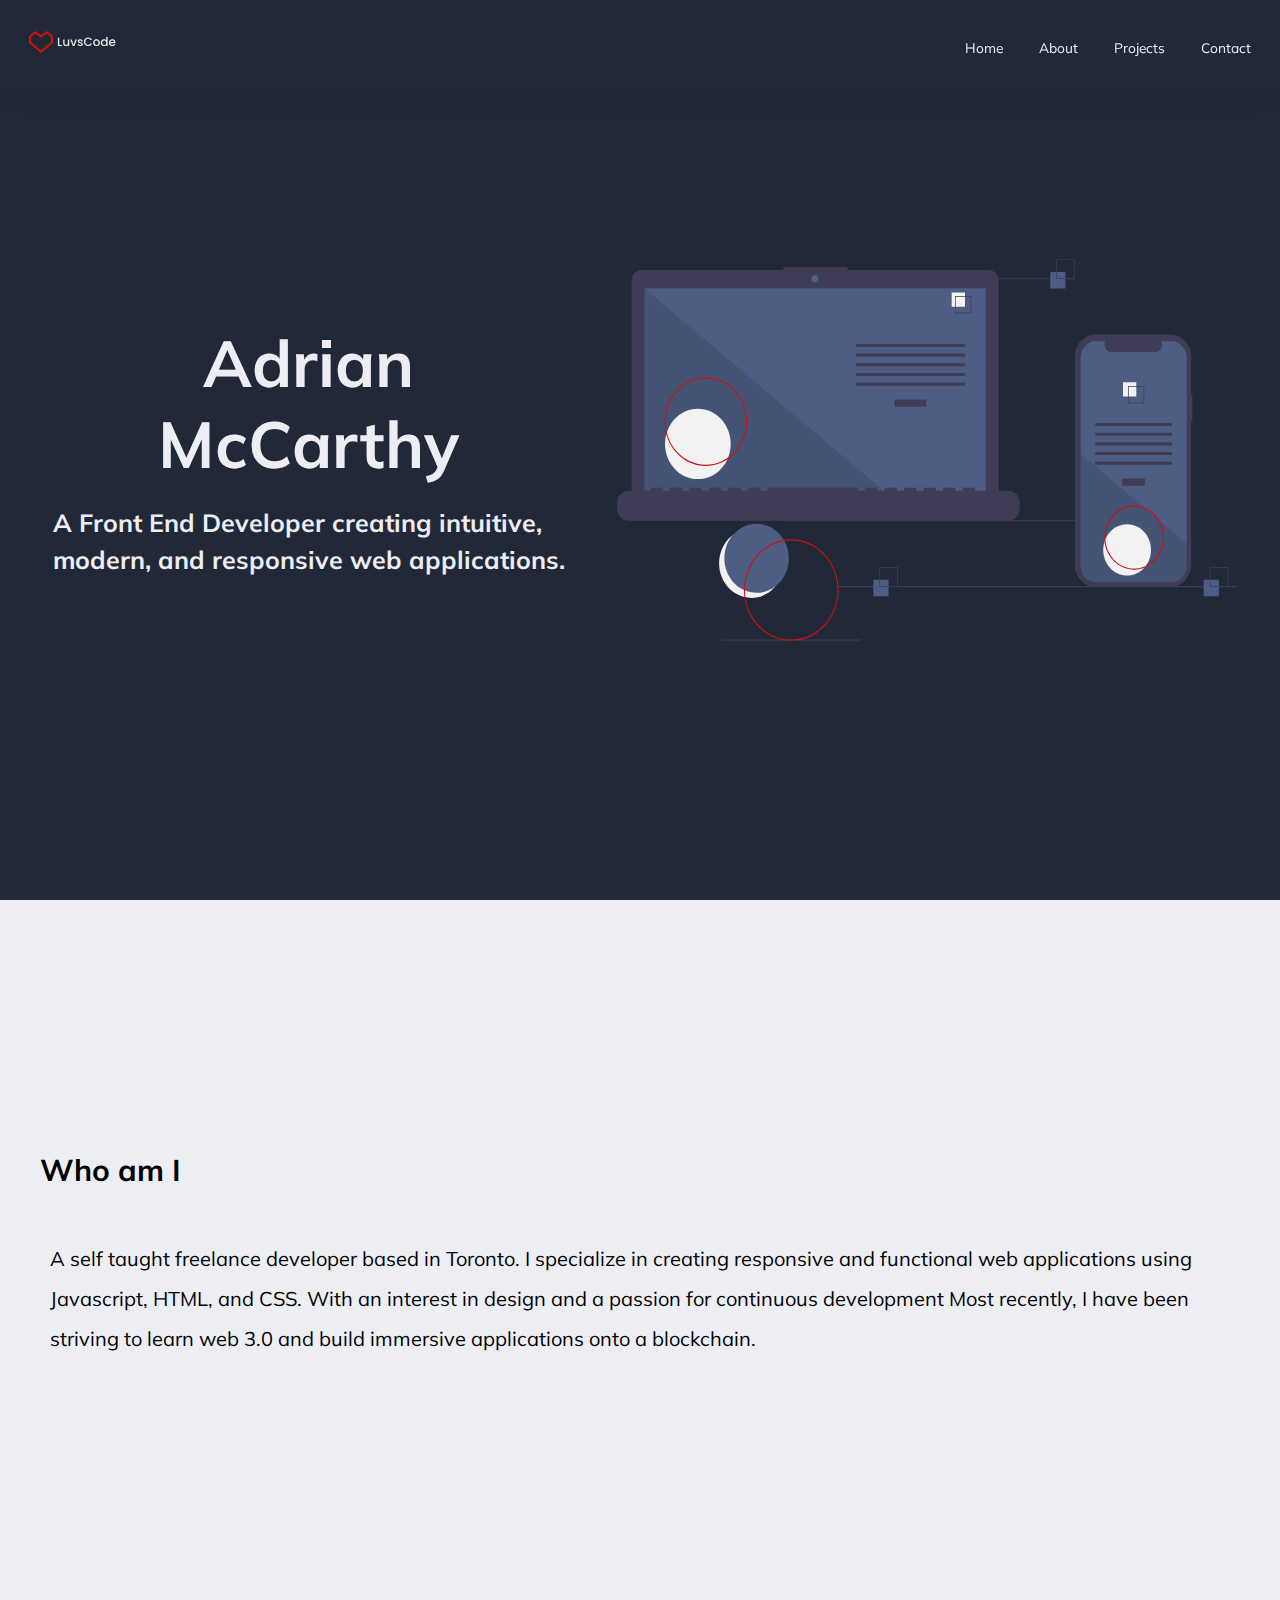
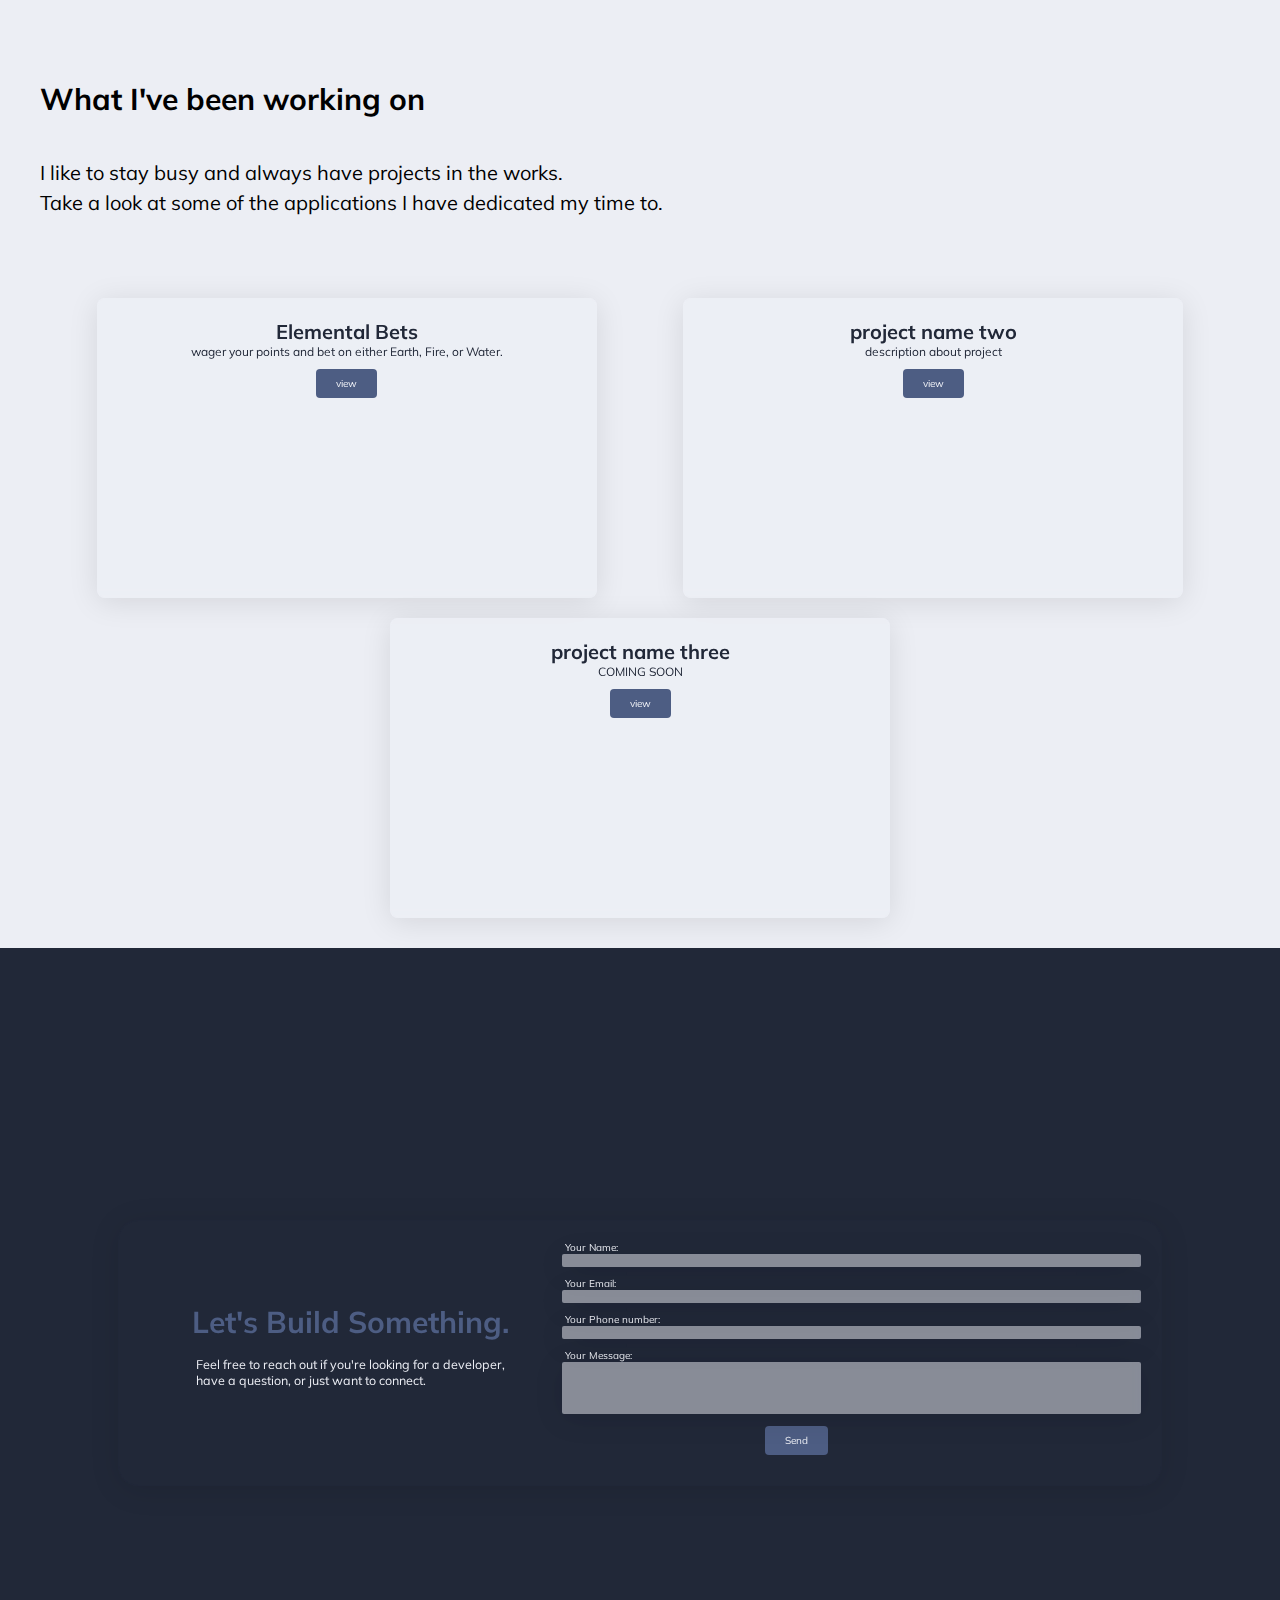
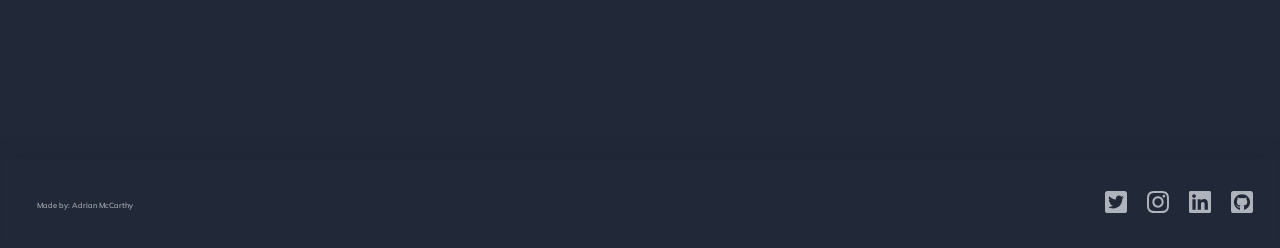
==== commit d6d023e4: "changed about me and font from poppins to mulish" ====
--- a/index.html
+++ b/index.html
@@ -8,7 +8,8 @@
     
     <link rel="preconnect" href="https://fonts.googleapis.com">
     <link rel="preconnect" href="https://fonts.gstatic.com" crossorigin>
-    <link href="https://fonts.googleapis.com/css2?family=Concert+One&family=Molle:ital@1&family=Nunito&family=Poppins&family=Walter+Turncoat&display=swap" rel="stylesheet">
+    <link href="https://fonts.googleapis.com/css2?family=Mulish&family=Poppins&display=swap" rel="stylesheet">
+
     <link rel="manifest" href="manifest.json">
 
 
@@ -24,7 +25,7 @@
     <link rel="stylesheet" href="./css/styles.css">
     
     
-    <title>Adrian luvsCode</title>
+    <title>Adrian</title>
 </head>
 <body>
 
@@ -67,8 +68,11 @@
     <main class="landing" id="landingLink">
 
         <div class="mainTxt">
-            <h1>Adrian <br> McCarthy</h1>
-            <p>A Front-end Web Developer creating intuitive and responsive web applications.</p>
+            <h1>Adrian <br> McCarthy
+            </h1>
+
+            <h2>A Front End Developer creating intuitive, <br> modern, and responsive web applications.</h2>
+            
             
             <button class="mainBtn">
                 Learn More
@@ -147,14 +151,16 @@
     </main>
 
     <section class="about" id="aboutLink">
-
+        <div class="aboutTitle">
+            <h1>Who am I</h1>
+        </div>
         <div class="aboutContainer">
         <div class="aboutCard">
             <img src="./img/profilePic2.png" alt="profile picture" width="100px" height="150px">
-           <div class="aboutCardTxt">
-            <h1>Hello, I'm Adrian McCarthy</h1>
-            
-            <p>A self taught freelance developer based in Toronto. I specialise in creating responsive and functional web applications using Javascript, HTML, and CSS. Most recently, I have been striving to learn web 3.0 and build immersive applications onto a blockchain.</p>
+           <div class="aboutTxt">
+             
+           <!-- <h1>Hello, I'm Adrian McCarthy</h1>  --> 
+            <p>A self taught freelance developer based in Toronto. I specialize in creating responsive and functional web applications using Javascript, HTML, and CSS. With an interest in design and a passion for continuous development Most recently, I have been striving to learn web 3.0 and build immersive applications onto a blockchain.</p>
         
            </div>
         </div>    
@@ -199,22 +205,29 @@
     <section class="project" id="projectLink">
 
         <div class="projContainer">
-            <div class="projCard">
-                <h2>Elemental Bets</h3>
-                <p>wager your points and bet on either Earth, Fire, or Water.</p>
-                <button class="projBtn">view</button>
+            <div class="projTxt">
+                <h1>What I've been working on</h1>
+                <p>I like to stay busy and always have projects in the works. <br> Take a look at some of the applications I have dedicated my time to.</p>
             </div>
-    
-            <div class="projCard">
-                <h2>project name two</h3>
-                <p>description about project</p>
-                <button class="projBtn">view</button>
-            </div>
-    
-            <div class="projCard">
-                <h2>project name three</h3>
-                <p>COMING SOON</p>
-                <button class="projBtn">view</button>
+            
+            <div class="cardContainer">
+                <div class="projCard">
+                    <h2>Elemental Bets</h3>
+                    <p>wager your points and bet on either Earth, Fire, or Water.</p>
+                    <button class="projBtn">view</button>
+                </div>
+        
+                <div class="projCard">
+                    <h2>project name two</h3>
+                    <p>description about project</p>
+                    <button class="projBtn">view</button>
+                </div>
+        
+                <div class="projCard">
+                    <h2>project name three</h3>
+                    <p>COMING SOON</p>
+                    <button class="projBtn">view</button>
+                </div>
             </div>
     
         </div>
@@ -259,8 +272,8 @@
 
             <form action="https://formsubmit.co/a.mcc3@live.com" method="POST">
                 <div class="leftBox">
-                    <h1 class="title">Let's chat</h1>
-                    <p>For more information, <br>Fill out the forum</p>
+                    <h1 class="title">Let's Build Something.</h1>
+                    <p>Feel free to reach out if you're looking for a developer, <br>have a question, or just want to connect.</p>
                 </div>
     
                 <div class="rightBox">
--- a/css/styles.css
+++ b/css/styles.css
@@ -3,7 +3,7 @@
   margin: 0;
   -webkit-box-sizing: border-box;
           box-sizing: border-box;
-  font-family: 'Poppins', sans-serif;
+  font-family: 'Mulish', sans-serif;
   font-size: 62.5%;
   -ms-overflow-style: none;
   /*  IE & Edge  */
@@ -95,10 +95,7 @@
   -webkit-box-direction: normal;
       -ms-flex-direction: column;
           flex-direction: column;
-  -webkit-box-align: center;
-      -ms-flex-align: center;
-          align-items: center;
-  text-align: center;
+  text-align: left;
   -webkit-box-pack: center;
       -ms-flex-pack: center;
           justify-content: center;
@@ -106,17 +103,20 @@
 }
 
 .landing .mainTxt h1 {
-  font-size: 9rem;
-  font-family: 'Poppins', sans-serif;
-}
-
-.landing .mainTxt p {
-  padding: .8rem;
+  font-size: 6.5rem;
+  padding: 1rem;
+  text-align: center;
+}
+
+.landing .mainTxt h2 {
+  line-height: 1.5;
+  padding: 1rem;
   color: #eceef4;
-  font-size: 1.3rem;
+  font-size: 2.5rem;
 }
 
 .landing .mainTxt .mainBtn {
+  display: none;
   background: #4d5d83;
   color: #eceef4;
   border-radius: 0.4rem;
@@ -159,88 +159,129 @@
   display: -webkit-box;
   display: -ms-flexbox;
   display: flex;
-  -webkit-box-pack: center;
-      -ms-flex-pack: center;
-          justify-content: center;
-  -webkit-box-align: center;
-      -ms-flex-align: center;
-          align-items: center;
-  padding: 2rem;
-}
-
-.about .aboutContainer {
-  -webkit-box-align: center;
-      -ms-flex-align: center;
-          align-items: center;
-  width: 450px;
-  height: 400px;
-  color: #212838;
-  background: rgba(236, 238, 244, 0.85);
-  -webkit-box-shadow: 0 4px 30px rgba(0, 0, 0, 0.1);
-          box-shadow: 0 4px 30px rgba(0, 0, 0, 0.1);
-  backdrop-filter: blur(5px);
-  -webkit-backdrop-filter: blur(5px);
-  border: 1px solid rgba(236, 238, 244, 0.3);
-  border-radius: 0.8rem;
-  z-index: 99;
-}
-
-.about .aboutContainer .aboutCard {
-  height: 100%;
-  display: -webkit-box;
-  display: -ms-flexbox;
-  display: flex;
   -webkit-box-orient: vertical;
   -webkit-box-direction: normal;
       -ms-flex-direction: column;
           flex-direction: column;
-  -ms-flex-pack: distribute;
-      justify-content: space-around;
-  -webkit-box-align: center;
-      -ms-flex-align: center;
-          align-items: center;
-}
-
-.about .aboutContainer .aboutCard img {
-  width: 100px;
-  height: 150px;
-  border-radius: 0.8rem;
-}
-
-.about .aboutContainer .aboutCard .aboutCardTxt h1 {
-  text-align: center;
+  -webkit-box-pack: center;
+      -ms-flex-pack: center;
+          justify-content: center;
+  -webkit-box-align: center;
+      -ms-flex-align: center;
+          align-items: center;
+  padding: 2rem;
+  /*
+   
+    .aboutContainer{
+        align-items: center;
+        width: 450px;
+        height: 400px;
+        color: #212838;
+       background: rgba(236, 238, 244, 0.85);
+        box-shadow: 0 4px 30px rgba(0, 0, 0, 0.1);
+        backdrop-filter: blur(5px);
+        -webkit-backdrop-filter: blur(5px);
+        border: 1px solid rgba(236, 238, 244, 0.3);
+        border-radius: 0.8rem;
+        z-index: 99;
+        
+       .aboutCard{
+           height: 100%;
+           display: flex;
+           flex-direction: column;
+            justify-content: space-around;
+            align-items: center;
+           img{
+               width: 100px;
+               height: 150px;
+               border-radius: 0.8rem;
+               //border: 1px dotted red;
+              // margin-top: 5rem;
+              display: none;
+           }
+        .aboutCardTxt{
+
+            //border: 1px dotted red;
+            h1{
+                //padding: 2rem;
+               text-align: center;
+                font-size: 2rem;
+                font-weight: 300;
+            }
+    
+            p{
+            
+                text-align: left;
+                padding: 2rem;
+                line-height: 2;
+                font-size: 1.2rem;
+            }
+        }
+       }
+        
+    }
+
+    .svgContainer{
+        width: 100%;
+        height: 100%;
+        position: absolute;
+        display: flex;
+        justify-content: space-between;
+        align-items: flex-end;
+
+        .bgCircles5{
+            display: none;
+            margin-left: 1.5rem;
+        }
+        .bgCircles6{
+            display: none;
+            margin-right: 1.5rem;
+        }
+
+    }
+
+   */
+}
+
+.about .aboutTitle {
+  width: 100%;
+}
+
+.about .aboutTitle h1 {
+  font-size: 3rem;
+  margin: 2rem;
+}
+
+.about img {
+  display: none;
+}
+
+.about .svgContainer {
+  display: none;
+}
+
+.about .aboutTxt {
+  display: -webkit-box;
+  display: -ms-flexbox;
+  display: flex;
+  text-align: left;
+  -webkit-box-orient: vertical;
+  -webkit-box-direction: normal;
+      -ms-flex-direction: column;
+          flex-direction: column;
+  margin: 3rem;
+}
+
+.about .aboutTxt h1 {
+  font-size: 3rem;
+}
+
+.about .aboutTxt p {
+  -ms-flex-item-align: center;
+      -ms-grid-row-align: center;
+      align-self: center;
   font-size: 2rem;
-  font-weight: 300;
-}
-
-.about .aboutContainer .aboutCard .aboutCardTxt p {
-  text-align: left;
-  padding: 2rem;
   line-height: 2;
-  font-size: 1.2rem;
-}
-
-.about .svgContainer {
-  width: 100%;
-  height: 100%;
-  position: absolute;
-  display: -webkit-box;
-  display: -ms-flexbox;
-  display: flex;
-  -webkit-box-pack: justify;
-      -ms-flex-pack: justify;
-          justify-content: space-between;
-  -webkit-box-align: end;
-      -ms-flex-align: end;
-          align-items: flex-end;
-}
-
-.about .svgContainer .bgCircles5 {
-  margin-left: 1.5rem;
-}
-
-.about .svgContainer .bgCircles6 {
-  margin-right: 1.5rem;
 }
 
 /*             ------------------------------   Project section   ------------------------------            */
@@ -255,21 +296,56 @@
   display: -webkit-box;
   display: -ms-flexbox;
   display: flex;
+  -webkit-box-orient: vertical;
+  -webkit-box-direction: normal;
+      -ms-flex-direction: column;
+          flex-direction: column;
   min-height: 90vh;
   min-width: 100%;
+  -webkit-box-align: center;
+      -ms-flex-align: center;
+          align-items: center;
+  padding: 2rem;
+  background: #eceef4;
+}
+
+.project .projContainer .projTxt {
+  width: 100%;
+  margin-bottom: 5rem;
+}
+
+.project .projContainer .projTxt h1 {
+  font-size: 3rem;
+  padding: 2rem 0;
+}
+
+.project .projContainer .projTxt h1, .project .projContainer .projTxt p {
+  margin: 2rem;
+}
+
+.project .projContainer .projTxt p {
+  font-size: 2rem;
+  line-height: 1.5;
+}
+
+.project .projContainer .cardContainer {
+  width: 100%;
+  display: -webkit-box;
+  display: -ms-flexbox;
+  display: flex;
+  -ms-flex-wrap: wrap;
+      flex-wrap: wrap;
   -webkit-box-align: center;
       -ms-flex-align: center;
           align-items: center;
   -webkit-box-pack: space-evenly;
       -ms-flex-pack: space-evenly;
           justify-content: space-evenly;
-  padding: 2rem;
-  background: #eceef4;
-}
-
-.project .projCard {
-  width: 350px;
-  height: 200px;
+}
+
+.project .projContainer .cardContainer .projCard {
+  width: 500px;
+  height: 300px;
   text-align: center;
   -webkit-box-pack: center;
       -ms-flex-pack: center;
@@ -285,24 +361,24 @@
   -webkit-backdrop-filter: blur(5px);
   border: 1px solid rgba(236, 238, 244, 0.3);
   border-radius: 0.8rem;
-}
-
-.project .projCard:hover {
-  height: 300px;
-  width: 400px;
-  -webkit-transition: 0.2s;
-  transition: 0.2s;
-}
-
-.project .projCard h2 {
+  /*
+             &:hover{
+                 height: 300px;
+                 width: 400px;
+                 transition: 0.2s;
+             }
+             */
+}
+
+.project .projContainer .cardContainer .projCard h2 {
   font-size: 2rem;
 }
 
-.project .projCard p {
+.project .projContainer .cardContainer .projCard p {
   font-size: 1.2rem;
 }
 
-.project .projCard .projBtn {
+.project .projContainer .cardContainer .projCard .projBtn {
   background: #4d5d83;
   color: #eceef4;
   border-radius: 0.4rem;
@@ -312,7 +388,7 @@
   font-size: 1rem;
 }
 
-.project .projCard .projBtn:hover {
+.project .projContainer .cardContainer .projCard .projBtn:hover {
   background: #d40f0f;
   font-weight: 500;
   cursor: pointer;
@@ -338,10 +414,12 @@
 }
 
 .project .svgContainer .bgCircles1 {
+  display: none;
   margin-left: 1.5rem;
 }
 
 .project .svgContainer .bgCircles2 {
+  display: none;
   margin-right: 1.5rem;
 }
 
@@ -407,7 +485,7 @@
   margin-bottom: 1.5rem;
   text-align: center;
   font-size: 3rem;
-  font-family: 'Poppins', sans-serif;
+  font-family: 'Mulish', sans-serif;
 }
 
 .contact form .leftBox p {
@@ -574,8 +652,14 @@
         -ms-flex-direction: column-reverse;
             flex-direction: column-reverse;
   }
+  .landing .mainTxt {
+    text-align: center;
+  }
   .landing .mainTxt h1 {
     font-size: 5rem;
+  }
+  .landing .mainTxt h2 {
+    font-size: 2rem;
   }
   .landing .cpuPhone {
     width: 300px;
@@ -626,7 +710,7 @@
   /*             ------------------------------   Mobile Project view   ------------------------------            */
 }
 
-@media screen and (orientation: landscape) and (max-height: 395px) {
+@media screen and (orientation: landscape) and (max-height: 95px) {
   .formContainer form .leftBox {
     -webkit-box-orient: horizontal;
     -webkit-box-direction: normal;
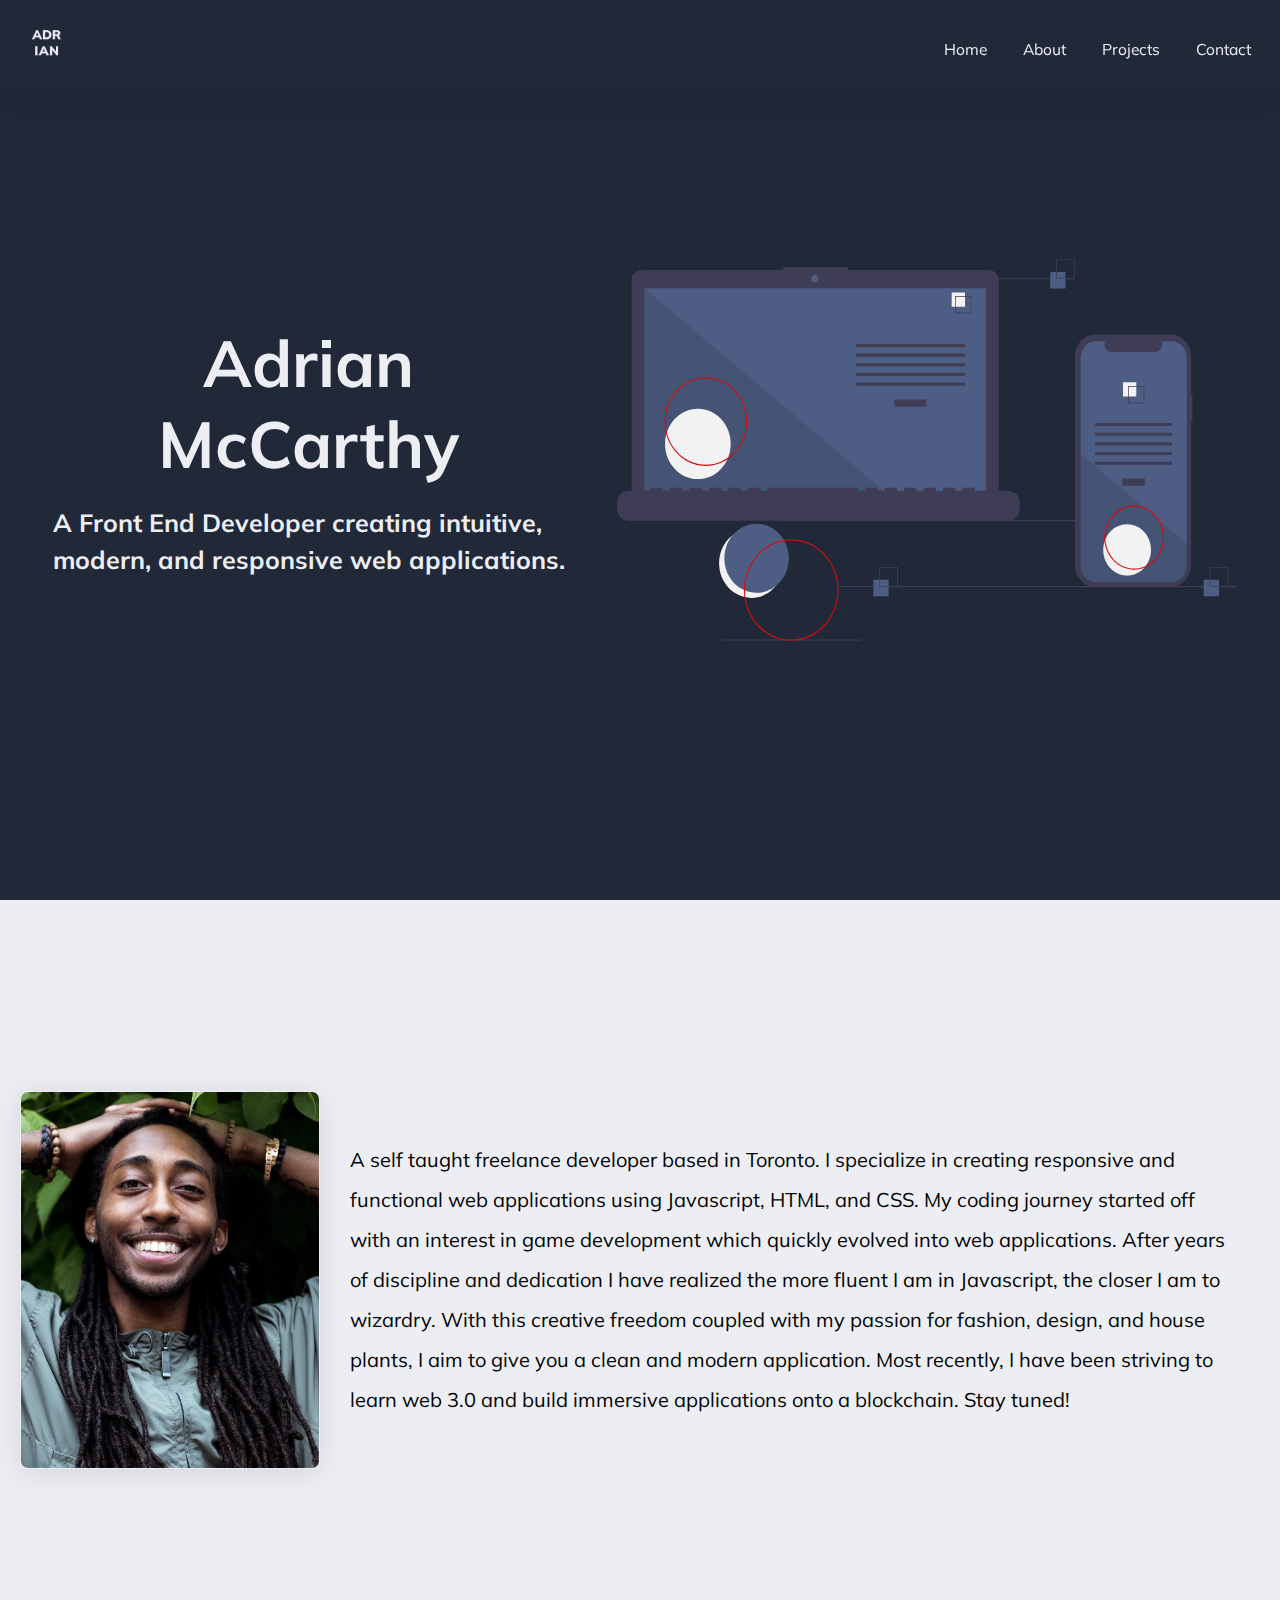
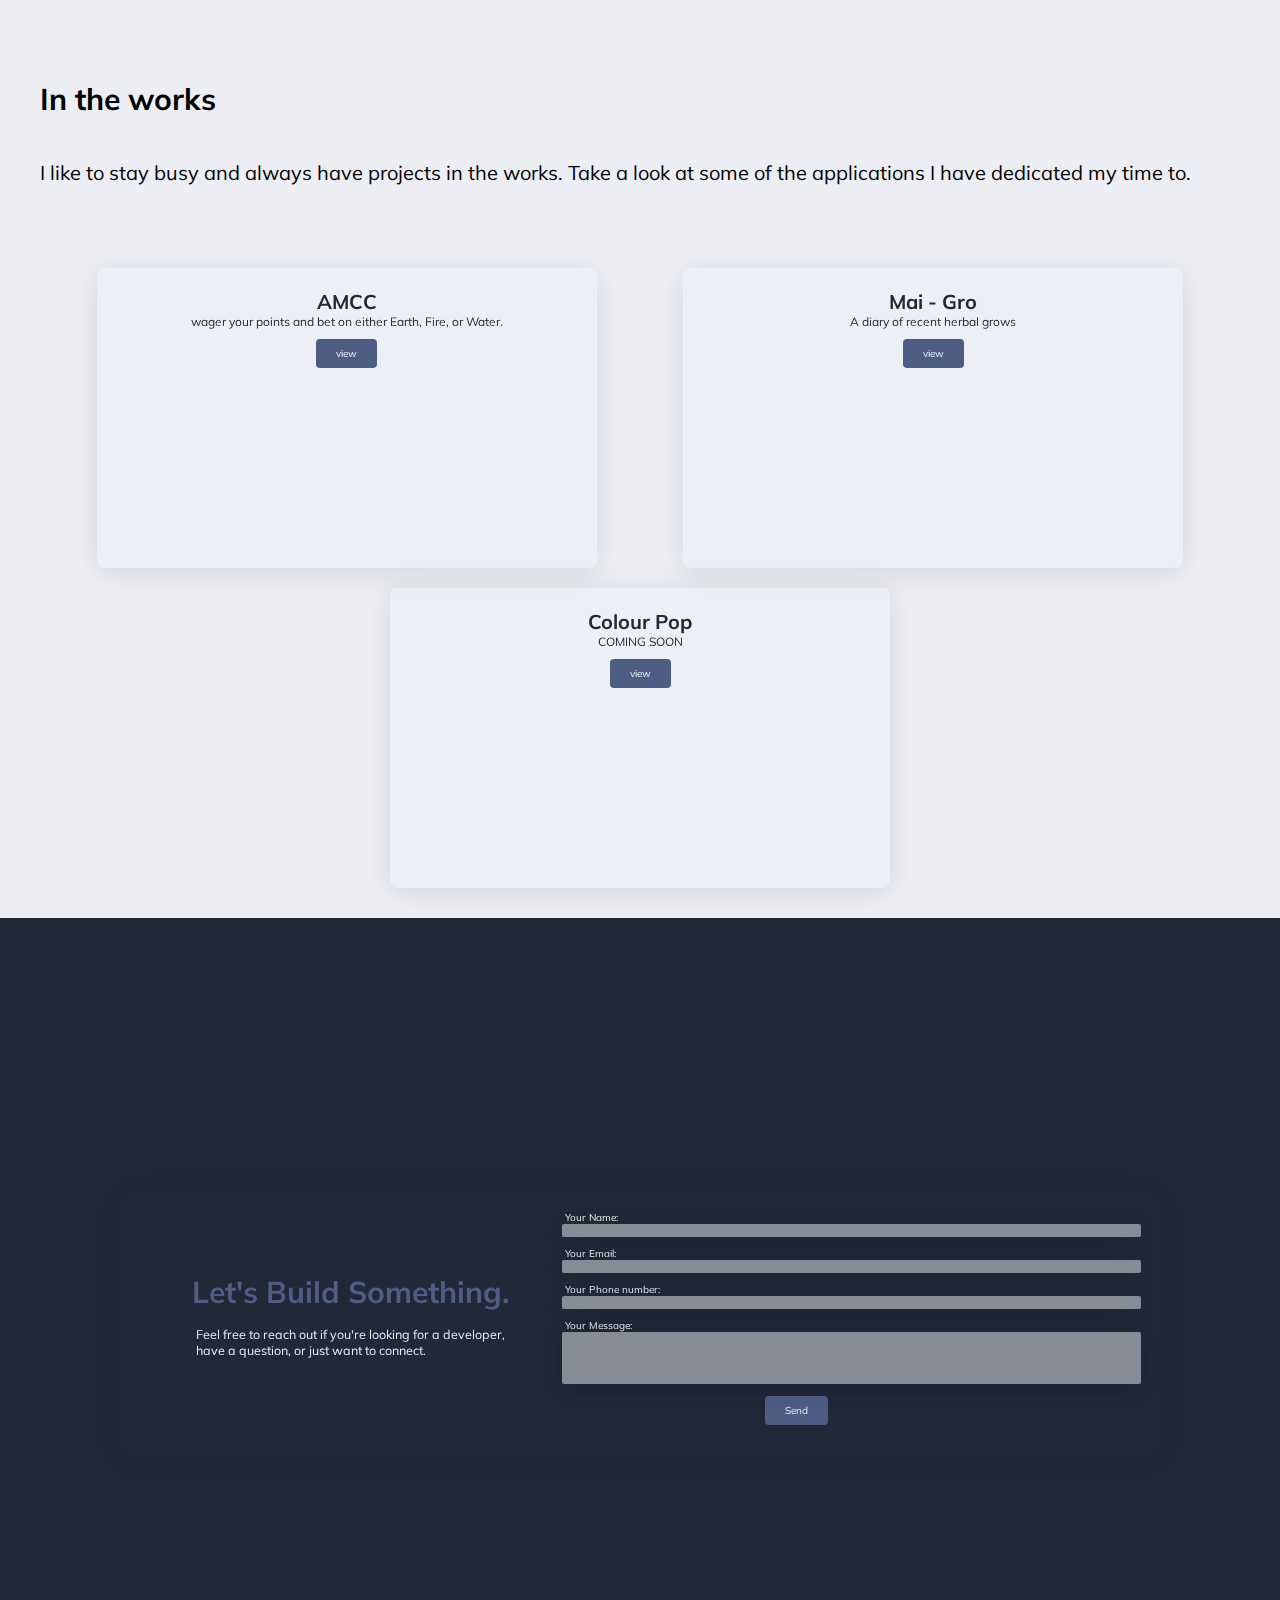
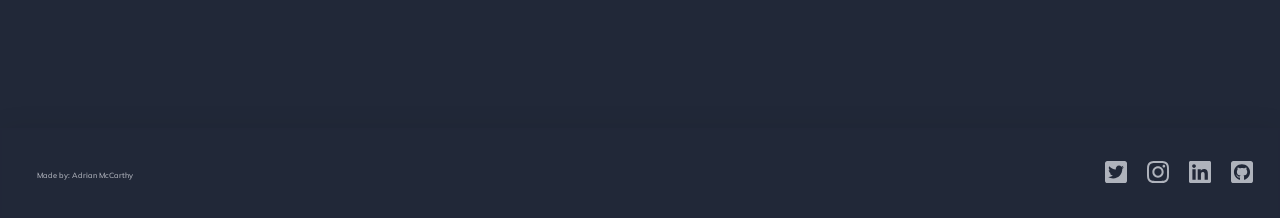
==== commit e541cabe: "new font, about me section update" ====
--- a/index.html
+++ b/index.html
@@ -13,11 +13,9 @@
     <link rel="manifest" href="manifest.json">
 
 
-<link rel="apple-touch-icon" href="/images/maskable_iconadrian.png">
-    <link rel="apple-touch-icon"sizes="32x32" href="/favicon-32x32.png">
-    <link rel="apple-touch-icon" href="">
-    <link rel="apple-touch-icon" href="">
-    <link rel="apple-touch-icon" href="">
+<link rel="apple-touch-icon" href="/img/iconAdrian.png">
+    <link rel="apple-touch-icon"sizes="32x32" href="/img/iconAdrian.png">
+    <link rel="icon" href="/img/iconAdrian.png">
     <meta name="apple-moile-web-app-status-bar" content="#212838">
     <meta name="theme-color" content="#212838">
 
@@ -32,20 +30,13 @@
     <nav class="navContainer">
        <div class="navLayer"> <!-- holds container like fixed position -->
         <ul>
-            <li class="navLogo"><a href="#">
+            <li class="navLogo"><a href="#" aria-label="navigation logo">
              
-                <svg class="logo" width="87" height="24" viewBox="0 0 87 24" fill="none" xmlns="http://www.w3.org/2000/svg">
-                    <g id="luvsLogo">
-                    <g id="portlogo">
-                    <path id="Vector" d="M17.867 3.493L22 6.937V12.064L12 20.397L2 12.063V6.937L6.133 3.493L12 7.404L17.867 3.493ZM18 1L12 5L6 1L0 6V13L12 23L24 13V6L18 1Z" fill="#D40F0F"/>
-                    </g>
-                    <path id="logoTxt" d="M30.268 14.896H33.088V16H28.9V7.66H30.268V14.896ZM40.22 9.388V16H38.852V15.22C38.636 15.492 38.352 15.708 38 15.868C37.656 16.02 37.288 16.096 36.896 16.096C36.376 16.096 35.908 15.988 35.492 15.772C35.084 15.556 34.76 15.236 34.52 14.812C34.288 14.388 34.172 13.876 34.172 13.276V9.388H35.528V13.072C35.528 13.664 35.676 14.12 35.972 14.44C36.268 14.752 36.672 14.908 37.184 14.908C37.696 14.908 38.1 14.752 38.396 14.44C38.7 14.12 38.852 13.664 38.852 13.072V9.388H40.22ZM44.581 14.776L46.453 9.388H47.905L45.385 16H43.753L41.245 9.388H42.709L44.581 14.776ZM51.3391 16.108C50.8191 16.108 50.3511 16.016 49.9351 15.832C49.5271 15.64 49.2031 15.384 48.9631 15.064C48.7231 14.736 48.5951 14.372 48.5791 13.972H49.9951C50.0191 14.252 50.1511 14.488 50.3911 14.68C50.6391 14.864 50.9471 14.956 51.3151 14.956C51.6991 14.956 51.9951 14.884 52.2031 14.74C52.4191 14.588 52.5271 14.396 52.5271 14.164C52.5271 13.916 52.4071 13.732 52.1671 13.612C51.9351 13.492 51.5631 13.36 51.0511 13.216C50.5551 13.08 50.1511 12.948 49.8391 12.82C49.5271 12.692 49.2551 12.496 49.0231 12.232C48.7991 11.968 48.6871 11.62 48.6871 11.188C48.6871 10.836 48.7911 10.516 48.9991 10.228C49.2071 9.932 49.5031 9.7 49.8871 9.532C50.2791 9.364 50.7271 9.28 51.2311 9.28C51.9831 9.28 52.5871 9.472 53.0431 9.856C53.5071 10.232 53.7551 10.748 53.7871 11.404H52.4191C52.3951 11.108 52.2751 10.872 52.0591 10.696C51.8431 10.52 51.5511 10.432 51.1831 10.432C50.8231 10.432 50.5471 10.5 50.3551 10.636C50.1631 10.772 50.0671 10.952 50.0671 11.176C50.0671 11.352 50.1311 11.5 50.2591 11.62C50.3871 11.74 50.5431 11.836 50.7271 11.908C50.9111 11.972 51.1831 12.056 51.5431 12.16C52.0231 12.288 52.4151 12.42 52.7191 12.556C53.0311 12.684 53.2991 12.876 53.5231 13.132C53.7471 13.388 53.8631 13.728 53.8711 14.152C53.8711 14.528 53.7671 14.864 53.5591 15.16C53.3511 15.456 53.0551 15.688 52.6711 15.856C52.2951 16.024 51.8511 16.108 51.3391 16.108ZM54.8932 11.812C54.8932 10.996 55.0812 10.264 55.4572 9.616C55.8412 8.968 56.3572 8.464 57.0052 8.104C57.6612 7.736 58.3772 7.552 59.1532 7.552C60.0412 7.552 60.8292 7.772 61.5172 8.212C62.2132 8.644 62.7172 9.26 63.0292 10.06H61.3852C61.1692 9.62 60.8692 9.292 60.4852 9.076C60.1012 8.86 59.6572 8.752 59.1532 8.752C58.6012 8.752 58.1092 8.876 57.6772 9.124C57.2452 9.372 56.9052 9.728 56.6572 10.192C56.4172 10.656 56.2972 11.196 56.2972 11.812C56.2972 12.428 56.4172 12.968 56.6572 13.432C56.9052 13.896 57.2452 14.256 57.6772 14.512C58.1092 14.76 58.6012 14.884 59.1532 14.884C59.6572 14.884 60.1012 14.776 60.4852 14.56C60.8692 14.344 61.1692 14.016 61.3852 13.576H63.0292C62.7172 14.376 62.2132 14.992 61.5172 15.424C60.8292 15.856 60.0412 16.072 59.1532 16.072C58.3692 16.072 57.6532 15.892 57.0052 15.532C56.3572 15.164 55.8412 14.656 55.4572 14.008C55.0812 13.36 54.8932 12.628 54.8932 11.812ZM67.4985 16.108C66.8745 16.108 66.3105 15.968 65.8065 15.688C65.3025 15.4 64.9065 15 64.6185 14.488C64.3305 13.968 64.1865 13.368 64.1865 12.688C64.1865 12.016 64.3345 11.42 64.6305 10.9C64.9265 10.38 65.3305 9.98 65.8425 9.7C66.3545 9.42 66.9265 9.28 67.5585 9.28C68.1905 9.28 68.7625 9.42 69.2745 9.7C69.7865 9.98 70.1905 10.38 70.4865 10.9C70.7825 11.42 70.9305 12.016 70.9305 12.688C70.9305 13.36 70.7785 13.956 70.4745 14.476C70.1705 14.996 69.7545 15.4 69.2265 15.688C68.7065 15.968 68.1305 16.108 67.4985 16.108ZM67.4985 14.92C67.8505 14.92 68.1785 14.836 68.4825 14.668C68.7945 14.5 69.0465 14.248 69.2385 13.912C69.4305 13.576 69.5265 13.168 69.5265 12.688C69.5265 12.208 69.4345 11.804 69.2505 11.476C69.0665 11.14 68.8225 10.888 68.5185 10.72C68.2145 10.552 67.8865 10.468 67.5345 10.468C67.1825 10.468 66.8545 10.552 66.5505 10.72C66.2545 10.888 66.0185 11.14 65.8425 11.476C65.6665 11.804 65.5785 12.208 65.5785 12.688C65.5785 13.4 65.7585 13.952 66.1185 14.344C66.4865 14.728 66.9465 14.92 67.4985 14.92ZM71.8268 12.664C71.8268 12 71.9628 11.412 72.2348 10.9C72.5148 10.388 72.8908 9.992 73.3628 9.712C73.8428 9.424 74.3748 9.28 74.9588 9.28C75.3908 9.28 75.8148 9.376 76.2308 9.568C76.6548 9.752 76.9908 10 77.2388 10.312V7.12H78.6188V16H77.2388V15.004C77.0148 15.324 76.7028 15.588 76.3028 15.796C75.9108 16.004 75.4588 16.108 74.9468 16.108C74.3708 16.108 73.8428 15.964 73.3628 15.676C72.8908 15.38 72.5148 14.972 72.2348 14.452C71.9628 13.924 71.8268 13.328 71.8268 12.664ZM77.2388 12.688C77.2388 12.232 77.1428 11.836 76.9508 11.5C76.7668 11.164 76.5228 10.908 76.2188 10.732C75.9148 10.556 75.5868 10.468 75.2348 10.468C74.8828 10.468 74.5548 10.556 74.2508 10.732C73.9468 10.9 73.6988 11.152 73.5068 11.488C73.3228 11.816 73.2308 12.208 73.2308 12.664C73.2308 13.12 73.3228 13.52 73.5068 13.864C73.6988 14.208 73.9468 14.472 74.2508 14.656C74.5628 14.832 74.8908 14.92 75.2348 14.92C75.5868 14.92 75.9148 14.832 76.2188 14.656C76.5228 14.48 76.7668 14.224 76.9508 13.888C77.1428 13.544 77.2388 13.144 77.2388 12.688ZM86.4756 12.532C86.4756 12.78 86.4596 13.004 86.4276 13.204H81.3756C81.4156 13.732 81.6116 14.156 81.9636 14.476C82.3156 14.796 82.7476 14.956 83.2596 14.956C83.9956 14.956 84.5156 14.648 84.8196 14.032H86.2956C86.0956 14.64 85.7316 15.14 85.2036 15.532C84.6836 15.916 84.0356 16.108 83.2596 16.108C82.6276 16.108 82.0596 15.968 81.5556 15.688C81.0596 15.4 80.6676 15 80.3796 14.488C80.0996 13.968 79.9596 13.368 79.9596 12.688C79.9596 12.008 80.0956 11.412 80.3676 10.9C80.6476 10.38 81.0356 9.98 81.5316 9.7C82.0356 9.42 82.6116 9.28 83.2596 9.28C83.8836 9.28 84.4396 9.416 84.9276 9.688C85.4156 9.96 85.7956 10.344 86.0676 10.84C86.3396 11.328 86.4756 11.892 86.4756 12.532ZM85.0476 12.1C85.0396 11.596 84.8596 11.192 84.5076 10.888C84.1556 10.584 83.7196 10.432 83.1996 10.432C82.7276 10.432 82.3236 10.584 81.9876 10.888C81.6516 11.184 81.4516 11.588 81.3876 12.1H85.0476Z" fill="#ECEEF4"/>
-                    </g>
-                </svg>
+                <img src="./img/iconAdrian.png" alt="nav logo" width="35px" height="35px">
                 
             </a></li>
             
-            <li><a href="#toggleLink" class="navToggle" id="toggleLink">
+            <li><a href="#toggleLink" class="navToggle" id="toggleLink" aria-label="mobile toggle link">
 
                 <svg width="22" height="13" viewBox="0 0 22 13" fill="none" xmlns="http://www.w3.org/2000/svg">
                     <g class="navBars">
@@ -57,10 +48,10 @@
 
             </a></li>
 
-            <li class="navLinks"><a href="#landingLink">Home</a></li>
-            <li class="navLinks"><a href="#aboutLink">About</a></li>
-            <li class="navLinks"><a href="#projectLink">Projects</a></li>
-            <li class="navLinks"><a href="#contactLink">Contact</a></li>
+            <li class="navLinks"><a href="#landingLink" aria-label="home link">Home</a></li>
+            <li class="navLinks"><a href="#aboutLink" aria-label="about link">About</a></li>
+            <li class="navLinks"><a href="#projectLink" aria-label="project link">Projects</a></li>
+            <li class="navLinks"><a href="#contactLink"aria-label="contact link">Contact</a></li>
         </ul>
        </div>
     </nav>
@@ -74,7 +65,7 @@
             <h2>A Front End Developer creating intuitive, <br> modern, and responsive web applications.</h2>
             
             
-            <button class="mainBtn">
+            <button class="mainBtn" aria-label="learn more btn">
                 Learn More
             </button>
         </div>
@@ -152,15 +143,17 @@
 
     <section class="about" id="aboutLink">
         <div class="aboutTitle">
-            <h1>Who am I</h1>
+            <h1>About me</h1>
         </div>
         <div class="aboutContainer">
         <div class="aboutCard">
-            <img src="./img/profilePic2.png" alt="profile picture" width="100px" height="150px">
+             <img src="./img/aboutpic.jpg" alt="profile picture" width="300px" height="250px">
            <div class="aboutTxt">
              
            <!-- <h1>Hello, I'm Adrian McCarthy</h1>  --> 
-            <p>A self taught freelance developer based in Toronto. I specialize in creating responsive and functional web applications using Javascript, HTML, and CSS. With an interest in design and a passion for continuous development Most recently, I have been striving to learn web 3.0 and build immersive applications onto a blockchain.</p>
+            <p>A self taught freelance developer based in Toronto. I specialize in creating responsive and functional web applications using Javascript, HTML, and CSS.
+                My coding journey started off with an interest in game development which quickly evolved into web applications. After years of discipline and dedication
+                I have realized the more fluent I am in Javascript, the closer I am to wizardry. With this creative freedom coupled with my passion for fashion, design, and house plants, I aim to give you a clean and modern application. Most recently, I have been striving to learn web 3.0 and build immersive applications onto a blockchain. Stay tuned!</p>
         
            </div>
         </div>    
@@ -206,27 +199,27 @@
 
         <div class="projContainer">
             <div class="projTxt">
-                <h1>What I've been working on</h1>
-                <p>I like to stay busy and always have projects in the works. <br> Take a look at some of the applications I have dedicated my time to.</p>
+                <h1>In the works</h1>
+                <p>I like to stay busy and always have projects in the works. Take a look at some of the applications I have dedicated my time to.</p>
             </div>
             
             <div class="cardContainer">
                 <div class="projCard">
-                    <h2>Elemental Bets</h3>
+                    <h2>AMCC</h2>
                     <p>wager your points and bet on either Earth, Fire, or Water.</p>
-                    <button class="projBtn">view</button>
+                    <button class="projBtn" aria-label="project Btns">view</button>
                 </div>
         
                 <div class="projCard">
-                    <h2>project name two</h3>
-                    <p>description about project</p>
-                    <button class="projBtn">view</button>
+                    <h2>Mai - Gro</h2>
+                    <p>A diary of recent herbal grows</p>
+                    <button class="projBtn" aria-label="project Btns">view</button>
                 </div>
         
                 <div class="projCard">
-                    <h2>project name three</h3>
+                    <h2>Colour Pop</h2>
                     <p>COMING SOON</p>
-                    <button class="projBtn">view</button>
+                    <button class="projBtn" aria-label="project Btns">view</button>
                 </div>
             </div>
     
@@ -310,7 +303,7 @@
 
                     
     
-                    <button class="contactBtn">Send</button>
+                    <button class="contactBtn" aria-label=" contact btn">Send</button>
                 </div>
             </form>
 
@@ -321,30 +314,30 @@
     <footer>
         <div class="footContainer">
             <ul>
-                <li class="footCopy"><a href="#">Made by: Adrian McCarthy</a></li>
-    
-                <li class="footLinks"><a target="blank" href="https://twitter.com/luvscoding">
+                <li class="footCopy"><a href="#" aria-label="copyright link">Made by: Adrian McCarthy</a></li>
+    
+                <li class="footLinks"><a target="blank" href="https://twitter.com/luvscoding" aria-label="social links">
                     
                     <svg width="22" height="22" viewBox="0 0 22 22" fill="none" xmlns="http://www.w3.org/2000/svg">
                         <path class="socials" id="twitter" d="M19.6429 0H2.35714C1.0558 0 0 1.0558 0 2.35714V19.6429C0 20.9442 1.0558 22 2.35714 22H19.6429C20.9442 22 22 20.9442 22 19.6429V2.35714C22 1.0558 20.9442 0 19.6429 0ZM17.2415 7.79821C17.2513 7.93571 17.2513 8.07812 17.2513 8.21562C17.2513 12.4732 14.0103 17.379 8.08795 17.379C6.26116 17.379 4.56696 16.8487 3.14286 15.9353C3.40312 15.9647 3.65357 15.9746 3.91875 15.9746C5.42634 15.9746 6.81116 15.4638 7.91607 14.5996C6.50179 14.5701 5.31339 13.642 4.9058 12.3652C5.40179 12.4388 5.84866 12.4388 6.35937 12.3063C4.88616 12.0067 3.78125 10.7103 3.78125 9.14375V9.10446C4.20848 9.34509 4.70937 9.49241 5.23482 9.51205C4.79307 9.21821 4.43093 8.81958 4.18072 8.35173C3.93052 7.88388 3.80002 7.36136 3.80089 6.8308C3.80089 6.2317 3.95804 5.6817 4.23795 5.20536C5.82411 7.15982 8.2058 8.43661 10.8772 8.57411C10.4205 6.38884 12.0558 4.61607 14.0201 4.61607C14.9482 4.61607 15.783 5.00402 16.3723 5.63259C17.0991 5.49509 17.7964 5.225 18.4152 4.8567C18.1746 5.60312 17.6688 6.2317 17.0009 6.62946C17.6491 6.56071 18.2777 6.37902 18.8571 6.12857C18.4201 6.77188 17.8701 7.34152 17.2415 7.79821Z" fill="#ECEEF4"/>
                         </svg>
                         
                 </a></li>
-                <li class="footLinks"><a target="blank" href="https://www.instagram.com/luvscode.js/">
+                <li class="footLinks"><a target="blank" href="https://www.instagram.com/luvscode.js/" aria-label="social links">
 
                     <svg width="22" height="22" viewBox="0 0 22 22" fill="none" xmlns="http://www.w3.org/2000/svg">
                         <path class="socials" id="instagram" d="M11.0025 5.35948C7.88098 5.35948 5.36319 7.87783 5.36319 11C5.36319 14.1222 7.88098 16.6405 11.0025 16.6405C14.1239 16.6405 16.6417 14.1222 16.6417 11C16.6417 7.87783 14.1239 5.35948 11.0025 5.35948ZM11.0025 14.6671C8.98528 14.6671 7.3362 13.0225 7.3362 11C7.3362 8.97746 8.98037 7.33292 11.0025 7.33292C13.0245 7.33292 14.6687 8.97746 14.6687 11C14.6687 13.0225 13.0196 14.6671 11.0025 14.6671V14.6671ZM18.1877 5.12875C18.1877 5.8602 17.5988 6.44438 16.8724 6.44438C16.1411 6.44438 15.5571 5.85529 15.5571 5.12875C15.5571 4.40221 16.146 3.81312 16.8724 3.81312C17.5988 3.81312 18.1877 4.40221 18.1877 5.12875ZM21.9227 6.46402C21.8393 4.70166 21.4368 3.14058 20.146 1.8544C18.8601 0.568225 17.2994 0.165681 15.5374 0.0773179C13.7215 -0.0257726 8.27853 -0.0257726 6.46258 0.0773179C4.70552 0.160772 3.14479 0.563316 1.85399 1.84949C0.56319 3.13567 0.165644 4.69675 0.0773006 6.45911C-0.0257669 8.27547 -0.0257669 13.7196 0.0773006 15.536C0.160736 17.2983 0.56319 18.8594 1.85399 20.1456C3.14479 21.4318 4.70061 21.8343 6.46258 21.9227C8.27853 22.0258 13.7215 22.0258 15.5374 21.9227C17.2994 21.8392 18.8601 21.4367 20.146 20.1456C21.4319 18.8594 21.8344 17.2983 21.9227 15.536C22.0258 13.7196 22.0258 8.28037 21.9227 6.46402V6.46402ZM19.5767 17.4849C19.1939 18.4471 18.4528 19.1883 17.4859 19.5761C16.038 20.1505 12.6025 20.018 11.0025 20.018C9.40245 20.018 5.96196 20.1456 4.51902 19.5761C3.55705 19.1932 2.81595 18.452 2.42822 17.4849C1.85399 16.0367 1.9865 12.6004 1.9865 11C1.9865 9.39964 1.8589 5.95838 2.42822 4.51512C2.81104 3.55294 3.55215 2.81167 4.51902 2.42385C5.96687 1.84949 9.40245 1.98204 11.0025 1.98204C12.6025 1.98204 16.0429 1.8544 17.4859 2.42385C18.4479 2.80676 19.189 3.54803 19.5767 4.51512C20.1509 5.96329 20.0184 9.39964 20.0184 11C20.0184 12.6004 20.1509 16.0416 19.5767 17.4849Z" fill="#ECEEF4"/>
                         </svg>                        
 
                 </a></li>
-                <li class="footLinks"><a href="#">
+                <li class="footLinks"><a href="#" aria-label="social links">
 
                     <svg width="22" height="22" viewBox="0 0 22 22" fill="none" xmlns="http://www.w3.org/2000/svg">
                         <path class="socials" id="linkedIn" d="M20.4286 0H1.56652C0.702232 0 0 0.712054 0 1.58616V20.4138C0 21.2879 0.702232 22 1.56652 22H20.4286C21.2929 22 22 21.2879 22 20.4138V1.58616C22 0.712054 21.2929 0 20.4286 0ZM6.64911 18.8571H3.38839V8.35804H6.65402V18.8571H6.64911ZM5.01875 6.92411C3.97277 6.92411 3.12812 6.07455 3.12812 5.03348C3.12812 3.99241 3.97277 3.14286 5.01875 3.14286C6.05982 3.14286 6.90937 3.99241 6.90937 5.03348C6.90937 6.07946 6.06473 6.92411 5.01875 6.92411V6.92411ZM18.8719 18.8571H15.6112V13.75C15.6112 12.5321 15.5866 10.9656 13.917 10.9656C12.2179 10.9656 11.9576 12.2915 11.9576 13.6616V18.8571H8.69688V8.35804H11.825V9.79196H11.8692C12.3062 8.96696 13.3719 8.09777 14.958 8.09777C18.258 8.09777 18.8719 10.2732 18.8719 13.1018V18.8571V18.8571Z" fill="#ECEEF4"/>
                         </svg>
                         
                 </a></li>
-                <li class="footLinks"><a target="blank" href="https://github.com/luvsCode">
+                <li class="footLinks"><a target="blank" href="https://github.com/luvsCode" aria-label="social links">
 
                     <svg width="22" height="22" viewBox="0 0 22 22" fill="none" xmlns="http://www.w3.org/2000/svg">
                         <path class="socials" id="github" d="M19.6429 0H2.35714C1.0558 0 0 1.0558 0 2.35714V19.6429C0 20.9442 1.0558 22 2.35714 22H19.6429C20.9442 22 22 20.9442 22 19.6429V2.35714C22 1.0558 20.9442 0 19.6429 0ZM13.6174 18.8424C13.2049 18.9161 13.0527 18.6607 13.0527 18.4496C13.0527 18.1844 13.0625 16.829 13.0625 15.7339C13.0625 14.9679 12.8071 14.4817 12.5076 14.2263C14.3246 14.025 16.2397 13.7746 16.2397 10.6366C16.2397 9.74286 15.9205 9.29598 15.4 8.72143C15.4835 8.51027 15.7634 7.64107 15.3165 6.51161C14.6339 6.30045 13.0723 7.39062 13.0723 7.39062C12.4241 7.20893 11.7219 7.11562 11.0295 7.11562C10.3371 7.11562 9.63482 7.20893 8.98661 7.39062C8.98661 7.39062 7.425 6.30045 6.74241 6.51161C6.29554 7.63616 6.57054 8.50536 6.65893 8.72143C6.13839 9.29598 5.89286 9.74286 5.89286 10.6366C5.89286 13.7598 7.72455 14.025 9.54152 14.2263C9.3058 14.4375 9.09464 14.8009 9.02098 15.3214C8.55446 15.5326 7.36116 15.896 6.64911 14.6388C6.20223 13.8629 5.39687 13.7991 5.39687 13.7991C4.60134 13.7893 5.34286 14.3 5.34286 14.3C5.87321 14.5455 6.24643 15.4884 6.24643 15.4884C6.72277 16.9469 9.00134 16.4558 9.00134 16.4558C9.00134 17.1384 9.01116 18.2482 9.01116 18.4496C9.01116 18.6607 8.86384 18.9161 8.44643 18.8424C5.20536 17.7571 2.93661 14.6732 2.93661 11.0687C2.93661 6.56071 6.38393 3.13795 10.892 3.13795C15.4 3.13795 19.0536 6.56071 19.0536 11.0687C19.0585 14.6732 16.8585 17.7621 13.6174 18.8424ZM8.8 15.842C8.7067 15.8616 8.6183 15.8223 8.60848 15.7585C8.59866 15.6848 8.6625 15.621 8.7558 15.6013C8.84911 15.5915 8.9375 15.6308 8.94732 15.6946C8.96205 15.7585 8.89821 15.8223 8.8 15.842ZM8.33348 15.7978C8.33348 15.8616 8.25982 15.9156 8.16161 15.9156C8.05357 15.9254 7.97991 15.8714 7.97991 15.7978C7.97991 15.7339 8.05357 15.6799 8.15179 15.6799C8.24509 15.6701 8.33348 15.7241 8.33348 15.7978ZM7.66071 15.7437C7.64107 15.8076 7.54286 15.8371 7.45937 15.8076C7.36607 15.7879 7.30223 15.7143 7.32188 15.6504C7.34152 15.5866 7.43973 15.5571 7.52321 15.5768C7.62143 15.6063 7.68527 15.6799 7.66071 15.7437ZM7.0567 15.4786C7.0125 15.5326 6.9192 15.5228 6.84554 15.4491C6.77187 15.3853 6.75223 15.292 6.80134 15.2478C6.84554 15.1937 6.93884 15.2036 7.0125 15.2772C7.07634 15.3411 7.10089 15.4393 7.0567 15.4786ZM6.60982 15.0317C6.56563 15.0612 6.48214 15.0317 6.42812 14.958C6.37411 14.8844 6.37411 14.8009 6.42812 14.7665C6.48214 14.7223 6.56563 14.7567 6.60982 14.8304C6.66384 14.904 6.66384 14.9924 6.60982 15.0317V15.0317ZM6.29063 14.5554C6.24643 14.5996 6.17277 14.575 6.11875 14.5259C6.06473 14.4621 6.05491 14.3884 6.09911 14.354C6.1433 14.3098 6.21696 14.3344 6.27098 14.3835C6.325 14.4473 6.33482 14.521 6.29063 14.5554ZM5.96161 14.192C5.94196 14.2362 5.87812 14.246 5.82411 14.2116C5.76027 14.1821 5.7308 14.1281 5.75045 14.0839C5.77009 14.0545 5.82411 14.0397 5.88795 14.0643C5.95179 14.0987 5.98125 14.1527 5.96161 14.192Z" fill="#ECEEF4"/>
--- a/css/styles.css
+++ b/css/styles.css
@@ -44,7 +44,7 @@
   list-style: none;
   padding: .8rem;
   margin-right: 2rem;
-  font-size: 2.2rem;
+  font-size: 2.5rem;
 }
 
 .navContainer ul li a {
@@ -245,6 +245,7 @@
 
 .about .aboutTitle {
   width: 100%;
+  display: none;
 }
 
 .about .aboutTitle h1 {
@@ -252,8 +253,25 @@
   margin: 2rem;
 }
 
+.about .aboutCard {
+  display: -webkit-box;
+  display: -ms-flexbox;
+  display: flex;
+  margin-top: 4rem;
+  -webkit-box-pack: space-evenly;
+      -ms-flex-pack: space-evenly;
+          justify-content: space-evenly;
+}
+
 .about img {
-  display: none;
+  border-radius: 0.8rem;
+  height: 100%;
+  -webkit-box-shadow: 0 4px 30px rgba(0, 0, 0, 0.1);
+          box-shadow: 0 4px 30px rgba(0, 0, 0, 0.1);
+  backdrop-filter: blur(5px);
+  -webkit-backdrop-filter: blur(5px);
+  border: 1px solid rgba(236, 238, 244, 0.3);
+  border-radius: 0.8rem;
 }
 
 .about .svgContainer {
@@ -265,6 +283,9 @@
   display: -ms-flexbox;
   display: flex;
   text-align: left;
+  -webkit-box-pack: center;
+      -ms-flex-pack: center;
+          justify-content: center;
   -webkit-box-orient: vertical;
   -webkit-box-direction: normal;
       -ms-flex-direction: column;
@@ -665,6 +686,18 @@
     width: 300px;
   }
   /*             ------------------------------   Mobile About view   ------------------------------            */
+  .about .aboutCard {
+    -webkit-box-orient: vertical;
+    -webkit-box-direction: normal;
+        -ms-flex-direction: column;
+            flex-direction: column;
+    -webkit-box-pack: center;
+        -ms-flex-pack: center;
+            justify-content: center;
+    -webkit-box-align: center;
+        -ms-flex-align: center;
+            align-items: center;
+  }
   /*             ------------------------------   Mobile Project view   ------------------------------            */
   .projContainer {
     -webkit-box-orient: vertical;
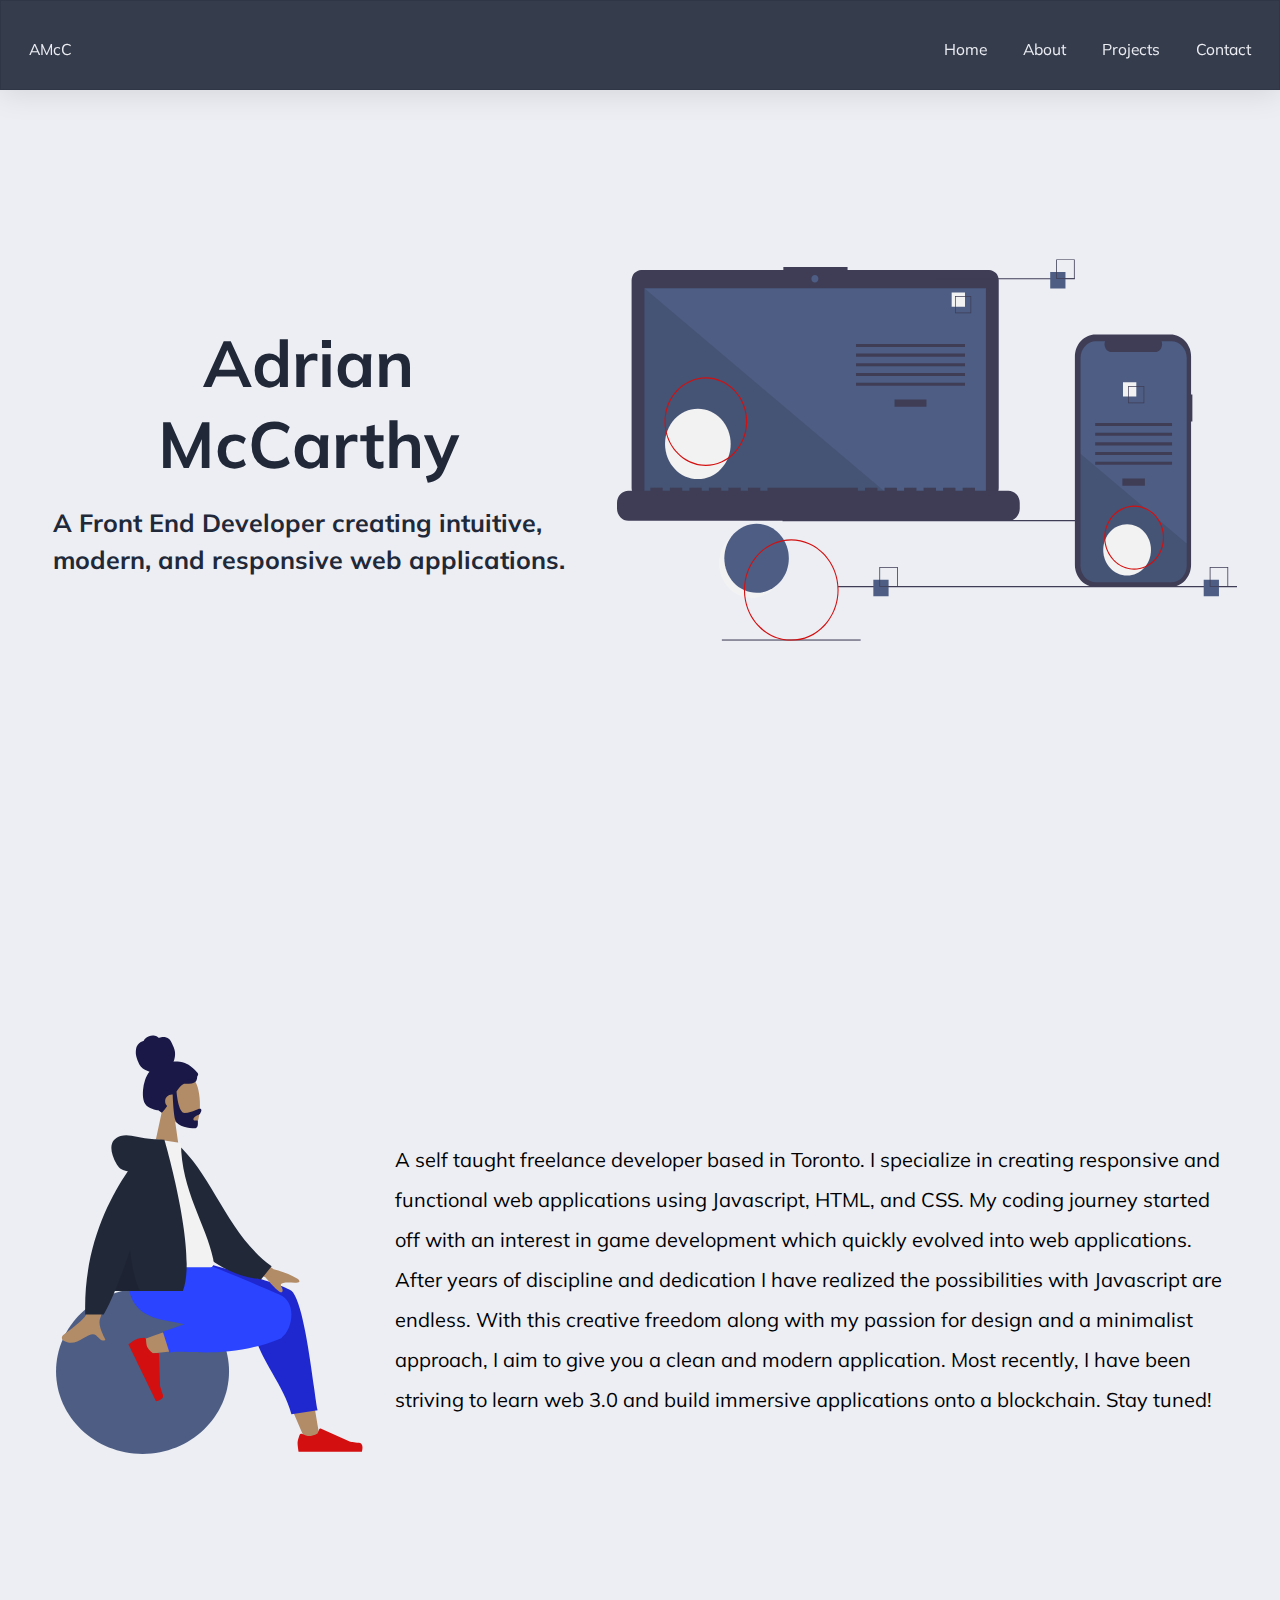
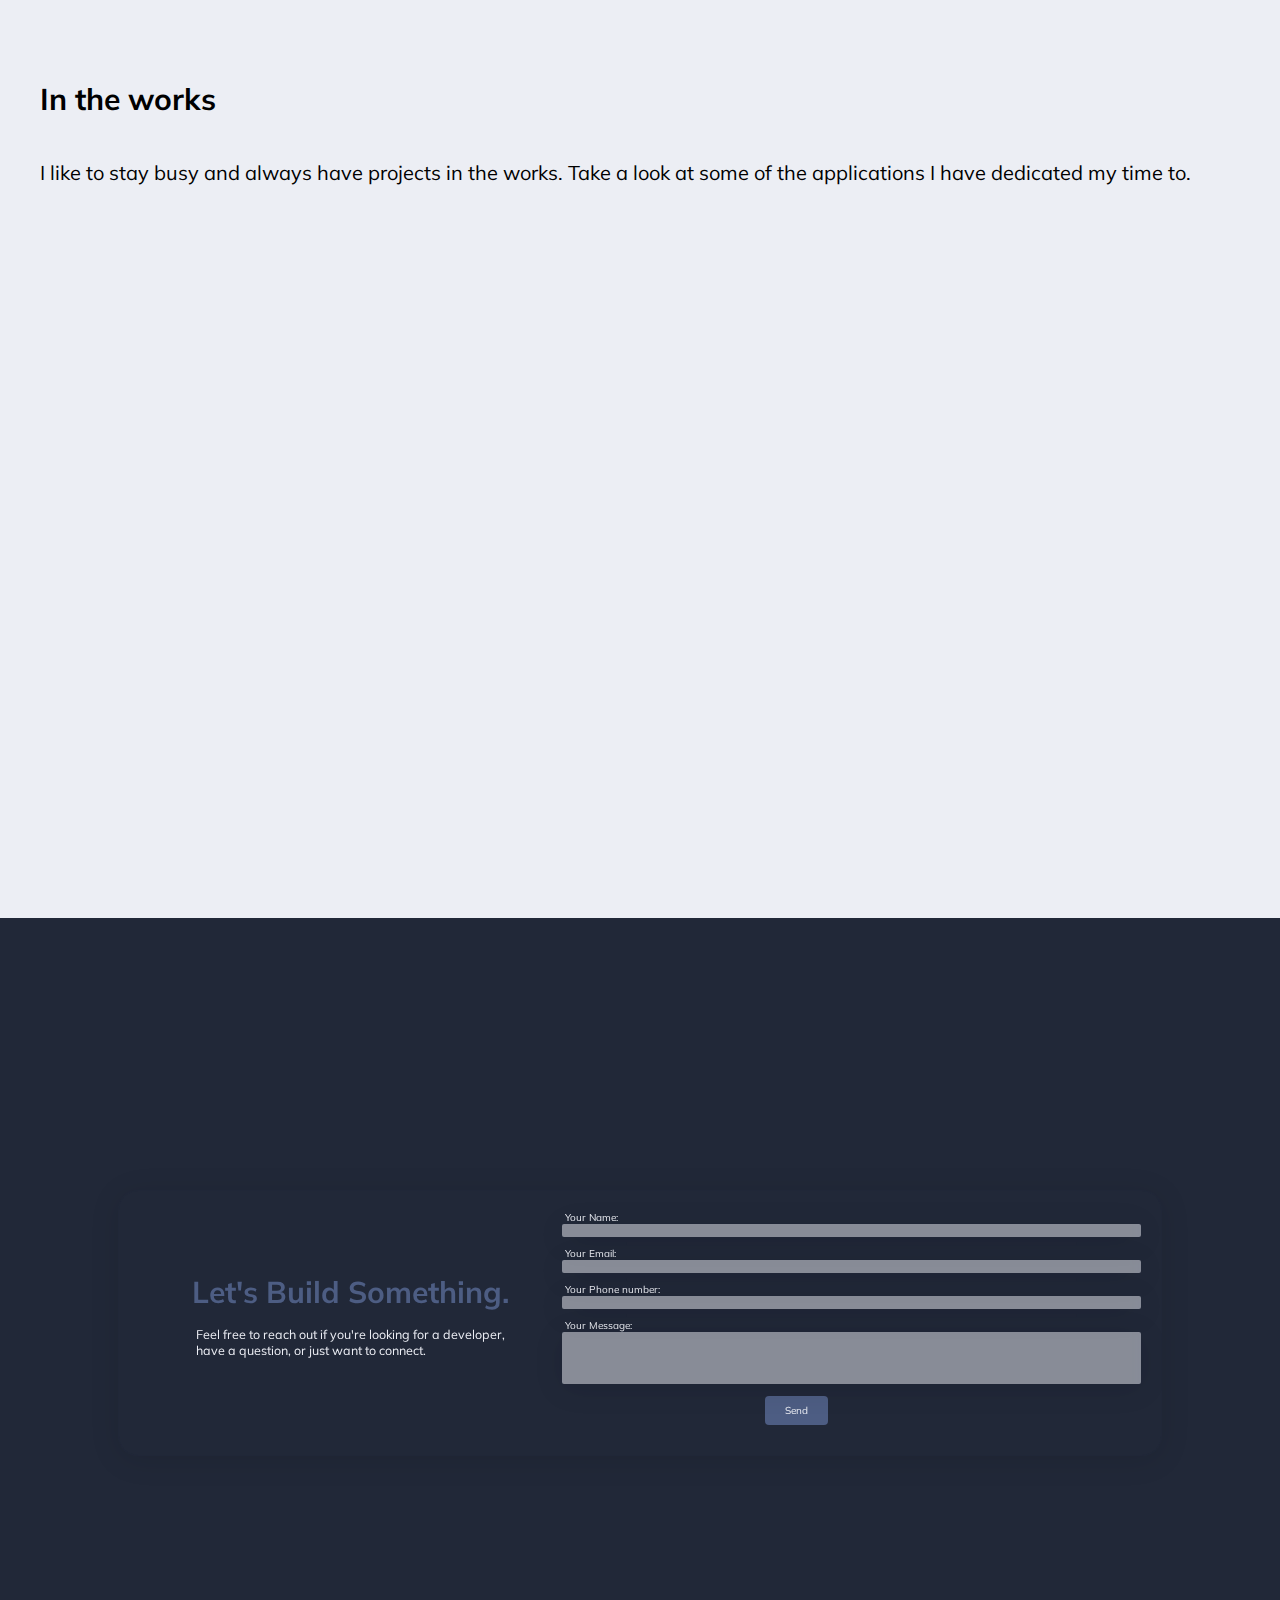
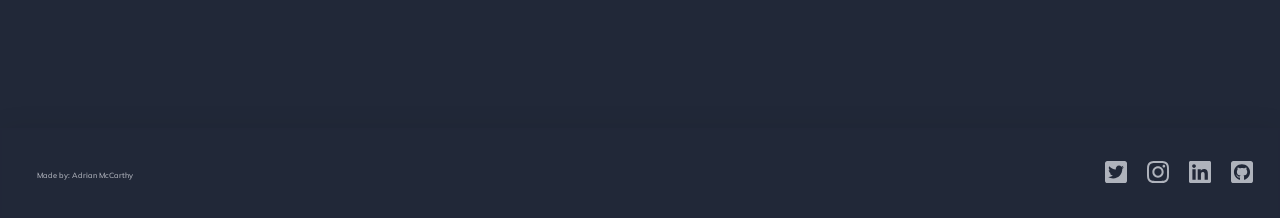
==== commit 4dc1300c: "ghghgfhgfh" ====
--- a/index.html
+++ b/index.html
@@ -13,9 +13,9 @@
     <link rel="manifest" href="manifest.json">
 
 
-<link rel="apple-touch-icon" href="/img/iconAdrian.png">
-    <link rel="apple-touch-icon"sizes="32x32" href="/img/iconAdrian.png">
-    <link rel="icon" href="/img/iconAdrian.png">
+<link rel="apple-touch-icon" href="/img/iconPNG.png">
+    <link rel="apple-touch-icon"sizes="32x32" href="/img/iconPNG.png">
+    <link rel="icon" href="/img/iconPNG.png">
     <meta name="apple-moile-web-app-status-bar" content="#212838">
     <meta name="theme-color" content="#212838">
 
@@ -31,8 +31,17 @@
        <div class="navLayer"> <!-- holds container like fixed position -->
         <ul>
             <li class="navLogo"><a href="#" aria-label="navigation logo">
+
+                AMcC
              
-                <img src="./img/iconAdrian.png" alt="nav logo" width="35px" height="35px">
+               <!--
+                    <svg width="35" height="35" viewBox="0 0 192 192" fill="none" xmlns="http://www.w3.org/2000/svg">
+                    <g id="icon">
+                    <rect id="iconBG" width="192" height="192" rx="10" fill="#212838" fill-opacity="0.85"/>
+                    <path id="AMcC" d="M26.0299 114L41.8699 80.16H49.0699L65.0059 114H56.1259L52.0459 104.688L55.4539 107.136H35.5819L38.9419 104.688L34.9099 114H26.0299ZM45.4219 89.28L39.8059 102.672L38.4619 100.416H52.5259L51.3259 102.672L45.6619 89.28H45.4219ZM67.2406 114V80.16H74.9206L86.0086 104.976H84.4246L95.4646 80.16H103.193V114H95.1766V93.264H97.2406L87.6406 114H82.6486L73.0006 93.264H75.2086V114H67.2406ZM121.374 114.528C118.686 114.528 116.334 114.016 114.318 112.992C112.302 111.968 110.734 110.512 109.614 108.624C108.494 106.704 107.934 104.416 107.934 101.76C107.934 99.104 108.494 96.832 109.614 94.944C110.734 93.056 112.302 91.616 114.318 90.624C116.334 89.6 118.686 89.088 121.374 89.088C123.038 89.088 124.67 89.312 126.27 89.76C127.87 90.208 129.166 90.848 130.158 91.68L127.758 97.488C126.99 96.848 126.11 96.368 125.118 96.048C124.158 95.696 123.214 95.52 122.286 95.52C120.526 95.52 119.15 96.048 118.158 97.104C117.198 98.16 116.718 99.712 116.718 101.76C116.718 103.808 117.198 105.376 118.158 106.464C119.15 107.52 120.526 108.048 122.286 108.048C123.182 108.048 124.126 107.888 125.118 107.568C126.11 107.216 126.99 106.736 127.758 106.128L130.158 111.936C129.134 112.736 127.822 113.376 126.222 113.856C124.654 114.304 123.038 114.528 121.374 114.528ZM151.167 114.528C147.487 114.528 144.303 113.808 141.615 112.368C138.959 110.928 136.895 108.896 135.423 106.272C133.983 103.648 133.263 100.576 133.263 97.056C133.263 93.536 133.983 90.48 135.423 87.888C136.895 85.264 138.959 83.232 141.615 81.792C144.303 80.352 147.487 79.632 151.167 79.632C153.503 79.632 155.631 79.952 157.551 80.592C159.471 81.2 161.087 82.08 162.399 83.232L159.759 90.192C158.287 89.136 156.927 88.4 155.679 87.984C154.463 87.536 153.071 87.312 151.503 87.312C148.623 87.312 146.399 88.16 144.831 89.856C143.295 91.52 142.527 93.92 142.527 97.056C142.527 100.224 143.295 102.656 144.831 104.352C146.399 106.016 148.623 106.848 151.503 106.848C153.071 106.848 154.463 106.64 155.679 106.224C156.927 105.776 158.287 105.024 159.759 103.968L162.399 110.928C161.087 112.08 159.471 112.976 157.551 113.616C155.631 114.224 153.503 114.528 151.167 114.528Z" fill="#ECEEF4"/>
+                    </g>
+                    </svg>
+               -->
                 
             </a></li>
             
@@ -147,13 +156,98 @@
         </div>
         <div class="aboutContainer">
         <div class="aboutCard">
-             <img src="./img/aboutpic.jpg" alt="profile picture" width="300px" height="250px">
-           <div class="aboutTxt">
+            
+            <div class="profileSvg">
+                <svg width="345" height="496" viewBox="0 0 345 496" fill="none" xmlns="http://www.w3.org/2000/svg">
+                    <g id="maleprofile">
+                    <g id="Bottom">
+                    <g id="Seat">
+                    <path id="Ballsy Ball" fill-rule="evenodd" clip-rule="evenodd" d="M122.54 422.932C170.311 422.932 209.037 385.941 209.037 340.309C209.037 294.678 170.311 257.686 122.54 257.686C74.7692 257.686 36.0433 294.678 36.0433 340.309C36.0433 385.941 74.7692 422.932 122.54 422.932Z" fill="#4D5D83"/>
+                    </g>
+                    <path id="Skin" fill-rule="evenodd" clip-rule="evenodd" d="M257.015 335.903C261.193 350.548 271.602 378.306 285.995 410.184L299.672 406.191C287.707 332.837 277.749 284.273 272.045 269.492C268.276 259.726 239.764 260.87 243.044 280.52C244.419 288.761 249.861 310.826 257.015 335.903ZM200.8 283.947C178.495 288.571 132.25 304.918 119.045 310.142C110.745 313.425 116.095 324.558 123.176 323.584C124.375 323.419 128.617 322.944 134.946 322.236C155.276 319.96 197.143 315.273 228.896 310.699C245.615 308.291 236.621 276.952 219.261 280.268C213.421 281.384 207.209 282.618 200.8 283.947Z" fill="#B28B67"/>
+                    <path id="Leg Back" fill-rule="evenodd" clip-rule="evenodd" d="M272.919 261.214C270.639 253.767 166.982 227.335 166.982 227.335H158.487V235.256L229.916 271.644C229.821 272.818 229.879 274.059 230.11 275.368C229.594 302.343 241.131 322.495 252.553 342.447C260.023 355.494 267.444 368.456 271.413 383.185L297.656 379.267C296.891 377.31 295.683 368.489 294.03 356.428C289.862 326.016 282.873 275.007 273.067 261.512C273.032 261.465 272.998 261.418 272.962 261.371C272.95 261.319 272.935 261.266 272.919 261.214Z" fill="#1F28CF"/>
+                    <path id="Leg Front" fill-rule="evenodd" clip-rule="evenodd" d="M164.421 293.254C157.886 291.945 151.867 290.776 146.717 289.872C113.451 284.034 103.751 266.214 109.486 227.335H170.778C180.79 230.213 232.822 252.049 259.819 263.662C277.686 271.349 272.054 299.059 261.935 306.27C261.881 306.713 261.698 307.013 261.374 307.148C223.011 323.059 190.297 321.872 169.29 321.109C160.491 320.79 153.746 320.545 149.5 321.662L142.847 300.66L164.421 293.254Z" fill="#2B44FF"/>
+                    <g id="Right Shoe">
+                    <path id="shoe" fill-rule="evenodd" clip-rule="evenodd" d="M126.043 308.783C126.004 307.612 125.017 306.678 123.853 306.797C121.471 307.041 117.744 307.543 115.965 308.411C113.234 309.744 108.438 313.212 108.438 313.212C109.983 316.382 136.213 370.198 136.213 370.198C136.213 370.198 144.634 368.837 142.886 363.766C141.139 358.695 140.067 355.299 140.067 355.299L138.953 322.926C138.934 322.363 138.454 321.927 137.892 321.962L132.808 322.282C132.808 322.282 128.583 318.86 127.233 316.09C126.377 314.334 126.118 310.992 126.043 308.783Z" fill="#D40F0F"/>
+                    </g>
+                    <g id="Right Shoe_2">
+                    <path id="shoe_2" fill-rule="evenodd" clip-rule="evenodd" d="M282.314 402.909C281.245 402.431 279.971 402.908 279.568 404.008C278.743 406.258 277.56 409.829 277.56 411.81C277.56 414.85 278.572 420.684 278.572 420.684C282.097 420.684 341.93 420.684 341.93 420.684C341.93 420.684 344.4 412.513 339.079 411.862C333.758 411.21 330.239 410.686 330.239 410.686L300.675 397.497C300.16 397.267 299.558 397.508 299.343 398.029L297.402 402.741C297.402 402.741 292.476 405.041 289.396 405.041C287.444 405.041 284.332 403.81 282.314 402.909Z" fill="#D40F0F"/>
+                    </g>
+                    </g>
+                    <g id="Group 3">
+                    <g id="malehead">
+                    <g id="Head">
+                    <path id="Head_2" fill-rule="evenodd" clip-rule="evenodd" d="M155.177 90.6498C162.462 95.0409 169.62 97.1625 172.98 96.2964C181.406 94.1246 182.18 63.3019 175.661 51.1507C169.142 38.9994 135.628 33.7031 133.939 57.7786C133.353 66.1345 136.861 73.5915 142.045 79.6764L132.75 123H159.75L155.177 90.6498Z" fill="#B28B67"/>
+                    </g>
+                    <path id="Hair" fill-rule="evenodd" clip-rule="evenodd" d="M156.527 60.4375C158.863 56.9601 161.105 54.3076 164.021 52.7673C175.891 52.9549 177.281 50.8269 177.281 43.6548C175.364 42.2829 168.599 39.9729 161.024 39.3231C157.159 38.2172 152.581 38.4252 148.171 40.2699C142.727 41.8146 138.117 45.1412 136.081 51.3693C128.714 64.0826 134.305 77.3167 141.84 81.8376C143.846 79.4612 145.597 77.1583 147.158 74.9537C145.904 73.7281 145.125 72.0175 145.125 70.125C145.125 66.397 148.147 63.375 151.875 63.375C152.149 63.375 152.419 63.3913 152.685 63.423C152.853 68.084 153.543 83.8529 155.356 89.3304C157.494 95.788 169.969 97.3736 174.32 97.3736C178.078 97.3736 177.95 93.815 177.858 91.2646C177.845 90.8973 177.833 90.5509 177.833 90.2391C177.833 89.5876 176.985 89.5893 176.028 89.5912C174.784 89.5936 173.356 89.5965 173.356 88.17C173.356 86.6151 175.504 85.4224 177.427 84.3551C178.627 83.6893 179.739 83.0722 180.186 82.4465C181.596 80.4724 182.071 77.8099 179.943 77.8099C178.78 77.8099 177.185 78.4804 175.265 79.287C172.367 80.5047 168.73 82.0327 164.729 82.0327C158.119 82.0327 156.547 60.7044 156.527 60.4375Z" fill="#191847"/>
+                    </g>
+                    <g id="Head_3">
+                    <path id="hair" fill-rule="evenodd" clip-rule="evenodd" d="M164.859 31.8913C161.175 30.7672 155.827 30.3859 153.577 30.6438C154.857 27.5756 155.365 24.1573 154.951 20.8289C154.549 17.5948 153.104 14.841 151.769 11.9554C151.153 10.6254 150.456 9.30253 149.415 8.28517C148.356 7.2487 147.014 6.56454 145.608 6.23814C144.168 5.90403 142.663 5.93185 141.222 6.23505C140.584 6.36917 140.012 6.66095 139.386 6.82316C138.746 6.98935 138.435 6.58819 137.97 6.18503C136.85 5.21362 135.207 4.73407 133.79 4.56245C132.2 4.36998 130.55 4.61002 129.033 5.13315C127.557 5.64242 126.139 6.46939 125.072 7.67414C124.596 8.21041 124.165 8.82081 123.885 9.49473C123.77 9.77129 123.751 9.93513 123.475 10.0364C123.22 10.1302 122.921 10.1329 122.658 10.2222C120.113 11.0849 117.937 13.0529 116.752 15.5798C116.061 17.0539 115.733 19.6494 115.823 22.5585C115.912 25.4676 118.537 33.0582 120.992 35.8269C123.184 38.2982 126.405 39.9291 129.514 40.643C127.45 43.0031 126.077 45.9523 125.061 48.9517C123.958 52.2099 123.275 55.5952 123.023 59.0446C122.783 62.3218 122.761 65.7875 123.529 68.9948C124.247 71.9942 125.783 74.4547 128.347 76.0157C129.522 76.7307 130.785 77.2679 132.056 77.7589C133.309 78.2427 134.565 78.7131 135.878 78.9846C138.361 79.4982 141.222 79.41 143.135 77.432C143.825 76.7189 144.583 75.8229 145.086 74.9518C145.267 74.6386 145.376 74.4337 145.156 74.1275C144.893 73.7608 144.467 73.4798 144.129 73.1929C142.2 71.5571 141.007 69.3734 140.706 66.7784C140.401 64.1453 141.107 60.7467 143.666 59.5976C146.824 58.1791 150.301 59.8073 153.108 61.325C154.301 57.1121 156.75 53.3187 160.59 51.3862C164.838 49.2483 169.713 48.9981 174.079 47.1638C175.216 46.6858 176.375 46.1431 177.213 45.1692C177.563 44.7621 177.973 44.2341 178.113 43.6958C178.297 42.9886 177.841 42.3957 177.489 41.8444C175.622 38.9211 168.543 33.0154 164.859 31.8913Z" fill="#191847"/>
+                    </g>
+                    </g>
+                    <g id="Body/Long Sleeve 1">
+                    <path id="Skin_2" fill-rule="evenodd" clip-rule="evenodd" d="M253.61 238.166L217.778 211.835L209.856 231.429L245.34 246.154C255.375 257.95 260.987 262.868 262.175 260.907C263.176 259.253 262.393 257.705 261.672 256.279C261.11 255.169 260.586 254.132 260.972 253.177C261.854 250.997 268.595 251.227 274.982 251.718C281.37 252.21 279.509 249.365 277.968 247.961C271.448 244.055 263.328 240.79 253.61 238.166ZM65.697 284.562C68.9889 277.879 80.1992 212.744 80.1992 212.744L103.674 212.836C103.674 212.836 81.9321 283.072 80.1992 287.369C77.9482 292.952 81.7719 301.063 84.3648 306.563C84.7659 307.414 85.1375 308.202 85.4527 308.909C81.855 310.52 80.1268 308.573 78.3048 306.52C76.2469 304.201 74.0694 301.748 68.9434 304.134C66.963 305.056 65.089 306.146 63.2581 307.211C56.9338 310.89 51.1239 314.27 43.2204 309.39C41.9674 308.616 40.5943 305.703 43.9118 303.426C52.177 297.755 64.0877 287.829 65.697 284.562Z" fill="#B28B67"/>
+                    <path id="Coat Back" fill-rule="evenodd" clip-rule="evenodd" d="M146.911 114.172L156.624 112.505C192.665 143.66 207.468 203.513 251.644 235.22L241.011 248.409C164.373 238.914 145.378 165.907 146.911 114.172Z" fill="#212838"/>
+                    <path id="Shirt" fill-rule="evenodd" clip-rule="evenodd" d="M104.567 236.328C104.567 236.328 162.989 236.328 190.515 236.328C194.442 236.328 193.702 230.653 193.134 227.789C186.582 194.74 161.004 159.114 161.004 112.068L136.213 108.178C115.707 141.18 108.616 181.813 104.567 236.328Z" fill="#F2F2F2"/>
+                    <path id="Coat Front" fill-rule="evenodd" clip-rule="evenodd" d="M94.9025 259.934C91.0398 269.218 87.2519 277.319 83.6828 283.541H65.25C63.2669 219.375 87.543 170.001 107.86 140.23C103.349 139.907 99.2771 138.018 96.7033 133.371C87.642 117.009 90.9145 108.001 100.598 105.04C105.923 103.411 110.931 104.523 116.926 105.853C121.832 106.942 127.398 108.177 134.339 108.178C134.342 108.178 134.344 108.178 134.346 108.178C135.019 108.178 135.631 108.223 136.187 108.309L144.413 108.779C144.413 108.779 177.814 222.058 162.837 259.934H94.9025Z" fill="#212838"/>
+                    <path id="Shade" fill-rule="evenodd" clip-rule="evenodd" d="M94.9025 259.934C99.9706 247.754 105.168 233.536 110.169 218.853C112.031 235.023 115.131 251.263 120.293 259.934H94.9025Z" fill="black" fill-opacity="0.1"/>
+                    </g>
+                    </g>
+                    </svg>
+                    
+                    
+            </div>
+
+            <div class="mobilePic">
+                <svg width="216" height="200" viewBox="0 0 216 200" fill="none" xmlns="http://www.w3.org/2000/svg">
+                    <g id="profileMobile">
+                    <path id="Background" fill-rule="evenodd" clip-rule="evenodd" d="M106.813 197.628C150.947 197.628 186.725 161.882 186.725 117.787C186.725 73.6911 150.947 37.9447 106.813 37.9447C62.679 37.9447 26.9011 73.6911 26.9011 117.787C26.9011 161.882 62.679 197.628 106.813 197.628Z" fill="#4D5D83"/>
+                    <mask id="mask0_0_534" style="mask-type:alpha" maskUnits="userSpaceOnUse" x="0" y="0" width="216" height="200">
+                    <path id="Mask" fill-rule="evenodd" clip-rule="evenodd" d="M106.813 197.628C143.436 197.628 174.305 173.014 183.751 139.441C185.689 132.554 215.736 109.85 215.736 102.345C215.736 58.2496 150.947 0.0267715 106.813 0.0267715C62.679 0.0267715 -29.2747 178.66 9.61031 197.628C32.8353 208.958 48.0708 172.088 51.1683 175.091C65.5564 189.041 85.181 197.628 106.813 197.628Z" fill="white"/>
+                    </mask>
+                    <g mask="url(#mask0_0_534)">
+                    <g id="proflehead">
+                    <g id="Group 5">
+                    <g id="Head/Front">
+                    <g id="Head">
+                    <path id="Head_2" fill-rule="evenodd" clip-rule="evenodd" d="M113.43 50.724C118.126 53.0281 122.629 53.9484 124.648 53.2396C129.71 51.462 128.617 32.5351 123.996 25.4355C119.375 18.3359 98.5302 16.8683 98.7182 31.7095C98.7835 36.8604 101.317 41.2434 104.809 44.6968L101.307 71.7352L117.884 70.3032L113.43 50.724Z" fill="#B28B67"/>
+                    </g>
+                    <path id="Hair" fill-rule="evenodd" clip-rule="evenodd" d="M112.722 32.1406C113.978 29.8861 115.22 28.1419 116.932 27.0434C124.229 26.5288 124.974 25.1513 124.609 20.7567C123.362 20.0179 119.092 18.9612 114.408 18.9649C111.979 18.4922 109.179 18.8625 106.565 20.2267C103.301 21.4619 100.64 23.7447 99.7069 27.6688C95.831 35.8492 99.9374 43.6615 104.794 46.0319C105.904 44.4695 106.862 42.9656 107.708 41.5319C106.876 40.8475 106.31 39.8407 106.214 38.6811C106.024 36.3969 107.726 34.3849 110.015 34.1872C110.183 34.1727 110.35 34.1684 110.514 34.1737C110.855 37.0207 112.081 46.6461 113.473 49.9061C115.114 53.7494 122.854 54.0593 125.525 53.8285C127.832 53.6292 127.573 51.4556 127.386 49.8978C127.36 49.6734 127.334 49.4619 127.318 49.2708C127.285 48.8716 126.765 48.9176 126.177 48.9695C125.414 49.037 124.537 49.1145 124.465 48.2405C124.385 47.2877 125.644 46.443 126.77 45.6871C127.473 45.2154 128.124 44.7784 128.367 44.3713C129.132 43.0869 129.288 41.4303 127.982 41.5432C127.268 41.6049 126.322 42.1003 125.185 42.6963C123.467 43.5962 121.313 44.7253 118.856 44.9375C114.798 45.2881 112.747 32.3031 112.722 32.1406Z" fill="#191847"/>
+                    </g>
+                    </g>
+                    <g id="Head/Front_2">
+                    <path id="bun" fill-rule="evenodd" clip-rule="evenodd" d="M115.669 15.198C113.495 14.8504 110.438 15.065 109.186 15.3957C109.667 13.5277 109.683 11.5209 109.185 9.64057C108.701 7.81354 107.666 6.34722 106.681 4.79628C106.228 4.0814 105.728 3.37734 105.059 2.87672C104.377 2.36668 103.564 2.08208 102.742 2.00848C101.901 1.93312 101.051 2.0712 100.259 2.36248C99.9092 2.49133 99.6085 2.70553 99.2674 2.84953C98.9181 2.99704 98.7105 2.79157 98.4155 2.59746C97.7045 2.12976 96.737 1.98723 95.9213 2.00351C95.0062 2.02183 94.0914 2.2937 93.2746 2.71753C92.4796 3.13011 91.7426 3.72066 91.234 4.49999C91.0076 4.8469 90.8119 5.23287 90.7066 5.64313C90.6635 5.81148 90.6657 5.90723 90.5177 5.98786C90.3807 6.06248 90.2121 6.08824 90.0703 6.16092C88.6982 6.86343 87.6226 8.17159 87.1523 9.72069C86.8779 10.6244 86.8982 12.1434 87.1795 13.8089C87.4608 15.4744 89.5477 19.6263 91.1564 21.0192C92.5924 22.2625 94.5445 22.939 96.3602 23.0973C95.3796 24.6218 94.836 26.429 94.4988 28.2362C94.1327 30.1991 94.0145 32.2012 94.1452 34.205C94.2693 36.1089 94.5314 38.1036 95.22 39.8856C95.8641 41.552 96.9283 42.8422 98.503 43.5318C99.2244 43.8477 99.9821 44.0541 100.74 44.2333C101.487 44.4099 102.236 44.5785 103 44.6282C104.446 44.7221 106.058 44.4393 106.984 43.1467C107.317 42.6808 107.675 42.1041 107.891 41.5624C107.969 41.3676 108.014 41.2409 107.865 41.0827C107.687 40.8932 107.424 40.7661 107.21 40.6286C105.989 39.8444 105.141 38.6856 104.765 37.2177C104.384 35.7285 104.514 33.7169 105.871 32.8486C107.545 31.7768 109.643 32.431 111.351 33.076C111.692 30.5567 112.778 28.1769 114.798 26.7542C117.032 25.1802 119.771 24.6409 122.096 23.232C122.702 22.8649 123.315 22.4589 123.712 21.8309C123.878 21.5685 124.068 21.2315 124.105 20.9106C124.153 20.4891 123.848 20.1851 123.605 19.8967C122.317 18.3672 117.842 15.5455 115.669 15.198Z" fill="#191847"/>
+                    </g>
+                    </g>
+                    <g id="Human">
+                    <g id="Bottom/Standing/Sprint">
+                    <path id="Leg" fill-rule="evenodd" clip-rule="evenodd" d="M81.2898 139.826C82.7165 159.28 174.623 216.556 175.159 218.163C175.517 219.235 146.552 285.896 146.552 285.896L154.586 289.015C154.586 289.015 199.013 218.416 196.731 210.893C193.464 200.123 125.422 140.033 125.422 140.033L81.2898 139.826Z" fill="#B28B67"/>
+                    <path id="Pant" fill-rule="evenodd" clip-rule="evenodd" d="M148.666 275.859L161.783 280.63C189.442 249.45 200.283 223.724 198.306 210.616C196.33 197.508 127.243 139.874 127.243 139.874L80.3492 139.874C81.9492 184.927 167.135 218.335 168.274 220.255C169.414 222.174 158.201 240.978 148.666 275.859Z" fill="#2F3676"/>
+                    <path id="Leg_2" fill-rule="evenodd" clip-rule="evenodd" d="M91.8572 139.826L50.9153 238.029L10.6758 321.052H20.1696L124.039 139.826H91.8572Z" fill="#997659"/>
+                    <path id="Pant_2" fill-rule="evenodd" clip-rule="evenodd" d="M14.3096 303.805L35.4049 307.757C51.7158 283.798 119.977 185.559 127.462 139.826H80.4986C55.505 172.886 29.8572 279.449 14.3096 303.805Z" fill="#5C63AB"/>
+                    </g>
+                    <g id="Body/Jacket 2">
+                    <path id="Skin" fill-rule="evenodd" clip-rule="evenodd" d="M191.735 105.6L163.066 118.18L172.22 129.897L193.692 113.449C204.416 111.481 209.39 109.79 208.613 108.376C207.958 107.185 206.738 107.118 205.615 107.056C204.74 107.007 203.924 106.962 203.478 106.392C202.459 105.088 204.973 101.06 207.522 97.34C210.072 93.6199 207.682 93.7543 206.284 94.1992C201.607 96.7997 196.757 100.6 191.735 105.6ZM63.3736 124.858L47.1604 121.644C36.1646 150.6 29.6092 166.468 27.4941 169.248C25.9431 171.286 16.3779 176.535 9.90358 179.339C7.30488 180.464 7.86284 182.658 8.62503 183.36C13.4327 187.788 17.9022 186.236 22.7675 184.547C24.176 184.058 25.6176 183.557 27.1103 183.187C30.9737 182.228 32.1494 184.213 33.2605 186.089C34.2442 187.75 35.1773 189.325 37.8803 188.697C37.7574 188.167 37.6063 187.573 37.4433 186.932C36.3896 182.789 34.8356 176.68 37.1411 173.131C38.3243 171.309 47.0684 155.218 63.3736 124.858Z" fill="#BA8B72"/>
+                    <path id="Coat Back" fill-rule="evenodd" clip-rule="evenodd" d="M107.44 61.0372L114.282 59.8647C129.183 74.3075 135.265 109.006 145.196 113.599C154.585 117.941 167.895 113.739 183.716 108.065L188.561 118.881C174.186 134.419 143.562 147.547 131.149 140.053C111.302 128.071 106.721 85.2756 107.44 61.0372Z" fill="#212838"/>
+                    <path id="Shirt" fill-rule="evenodd" clip-rule="evenodd" d="M77.6154 146.941C77.6154 146.941 118.764 146.941 138.152 146.941C140.918 146.941 140.397 142.95 139.997 140.936C135.382 117.695 117.367 92.6415 117.367 59.5579L99.9051 56.8221C85.4622 80.0304 80.4675 108.604 77.6154 146.941Z" fill="#DDE3E9"/>
+                    <path id="Coat Front" fill-rule="evenodd" clip-rule="evenodd" d="M98.978 56.8221H98.7787C59.6127 80.9363 35.9429 118.317 27.7692 168.963L40.4582 171.447C48.8636 161.663 59.2367 145.65 71.5775 123.41C67.7912 136.807 65.027 150.548 64.1648 163.541H118.657C129.206 136.905 105.693 56.8221 105.693 56.8221H101.93H98.978Z" fill="#212838"/>
+                    </g>
+                    </g>
+                    </g>
+                    </g>
+                    </svg>
+                    
+            </div>
+            
+            <!-- <img src="./img/aboutpic.jpg" alt="profile picture" width="300px" height="250px">
+            -->
+           
+                <div class="aboutTxt">
              
            <!-- <h1>Hello, I'm Adrian McCarthy</h1>  --> 
             <p>A self taught freelance developer based in Toronto. I specialize in creating responsive and functional web applications using Javascript, HTML, and CSS.
                 My coding journey started off with an interest in game development which quickly evolved into web applications. After years of discipline and dedication
-                I have realized the more fluent I am in Javascript, the closer I am to wizardry. With this creative freedom coupled with my passion for fashion, design, and house plants, I aim to give you a clean and modern application. Most recently, I have been striving to learn web 3.0 and build immersive applications onto a blockchain. Stay tuned!</p>
+                I have realized the possibilities with Javascript are endless. With this creative freedom along with my passion for design and a minimalist approach, I aim to give you a clean and modern application. Most recently, I have been striving to learn web 3.0 and build immersive applications onto a blockchain. Stay tuned!</p>
         
            </div>
         </div>    
@@ -196,7 +290,6 @@
     </section>
 
     <section class="project" id="projectLink">
-
         <div class="projContainer">
             <div class="projTxt">
                 <h1>In the works</h1>
@@ -204,19 +297,25 @@
             </div>
             
             <div class="cardContainer">
-                <div class="projCard">
+                <div class="projCard fade-in">
                     <h2>AMCC</h2>
                     <p>wager your points and bet on either Earth, Fire, or Water.</p>
                     <button class="projBtn" aria-label="project Btns">view</button>
                 </div>
         
-                <div class="projCard">
+                <div class="projCard fade-in">
                     <h2>Mai - Gro</h2>
                     <p>A diary of recent herbal grows</p>
                     <button class="projBtn" aria-label="project Btns">view</button>
                 </div>
         
-                <div class="projCard">
+                <div class="projCard fade-in">
+                    <h2>Colour Pop</h2>
+                    <p>COMING SOON</p>
+                    <button class="projBtn" aria-label="project Btns">view</button>
+                </div>
+
+                <div class="projCard fade-in">
                     <h2>Colour Pop</h2>
                     <p>COMING SOON</p>
                     <button class="projBtn" aria-label="project Btns">view</button>
--- a/css/styles.css
+++ b/css/styles.css
@@ -32,7 +32,7 @@
   -webkit-box-align: center;
       -ms-flex-align: center;
           align-items: center;
-  background: rgba(33, 40, 56, 0.85);
+  background: rgba(33, 40, 56, 0.9);
   -webkit-box-shadow: 0 4px 30px rgba(0, 0, 0, 0.1);
           box-shadow: 0 4px 30px rgba(0, 0, 0, 0.1);
   backdrop-filter: blur(5px);
@@ -84,7 +84,7 @@
       flex-wrap: wrap;
   min-height: 100vh;
   min-width: 100vw;
-  background: #212838;
+  background: #eceef4;
 }
 
 .landing .mainTxt {
@@ -99,7 +99,7 @@
   -webkit-box-pack: center;
       -ms-flex-pack: center;
           justify-content: center;
-  color: #eceef4;
+  color: #212838;
 }
 
 .landing .mainTxt h1 {
@@ -111,7 +111,6 @@
 .landing .mainTxt h2 {
   line-height: 1.5;
   padding: 1rem;
-  color: #eceef4;
   font-size: 2.5rem;
 }
 
@@ -263,15 +262,8 @@
           justify-content: space-evenly;
 }
 
-.about img {
-  border-radius: 0.8rem;
-  height: 100%;
-  -webkit-box-shadow: 0 4px 30px rgba(0, 0, 0, 0.1);
-          box-shadow: 0 4px 30px rgba(0, 0, 0, 0.1);
-  backdrop-filter: blur(5px);
-  -webkit-backdrop-filter: blur(5px);
-  border: 1px solid rgba(236, 238, 244, 0.3);
-  border-radius: 0.8rem;
+.about .mobilePic {
+  display: none;
 }
 
 .about .svgContainer {
@@ -362,6 +354,16 @@
   -webkit-box-pack: space-evenly;
       -ms-flex-pack: space-evenly;
           justify-content: space-evenly;
+}
+
+.project .projContainer .cardContainer .fade-in {
+  opacity: 0;
+  -webkit-transition: opacity 250ms ease-in;
+  transition: opacity 250ms ease-in;
+}
+
+.project .projContainer .cardContainer .fade-in.appear {
+  opacity: 1;
 }
 
 .project .projContainer .cardContainer .projCard {
@@ -686,6 +688,12 @@
     width: 300px;
   }
   /*             ------------------------------   Mobile About view   ------------------------------            */
+  .about .profileSvg {
+    display: none;
+  }
+  .about .mobilePic {
+    display: block;
+  }
   .about .aboutCard {
     -webkit-box-orient: vertical;
     -webkit-box-direction: normal;
@@ -697,6 +705,9 @@
     -webkit-box-align: center;
         -ms-flex-align: center;
             align-items: center;
+  }
+  .about .aboutTxt {
+    text-align: center;
   }
   /*             ------------------------------   Mobile Project view   ------------------------------            */
   .projContainer {
